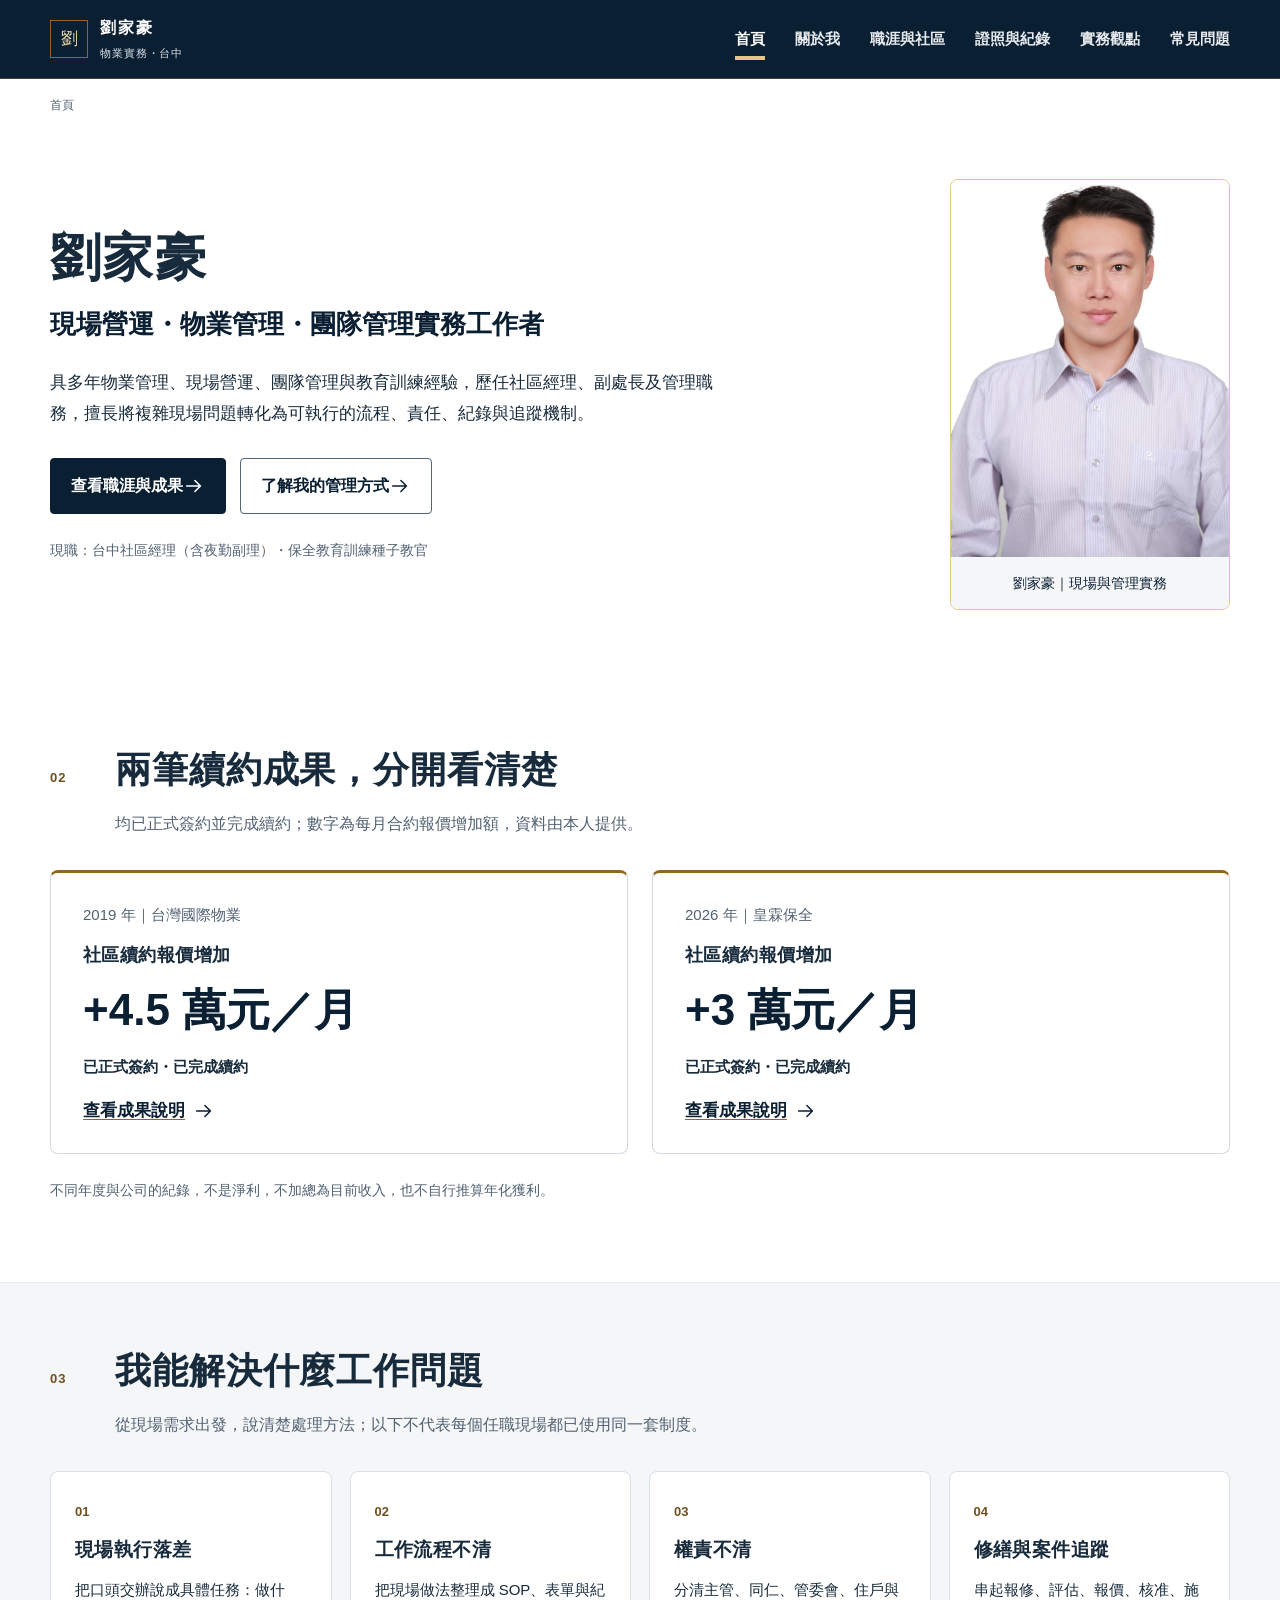
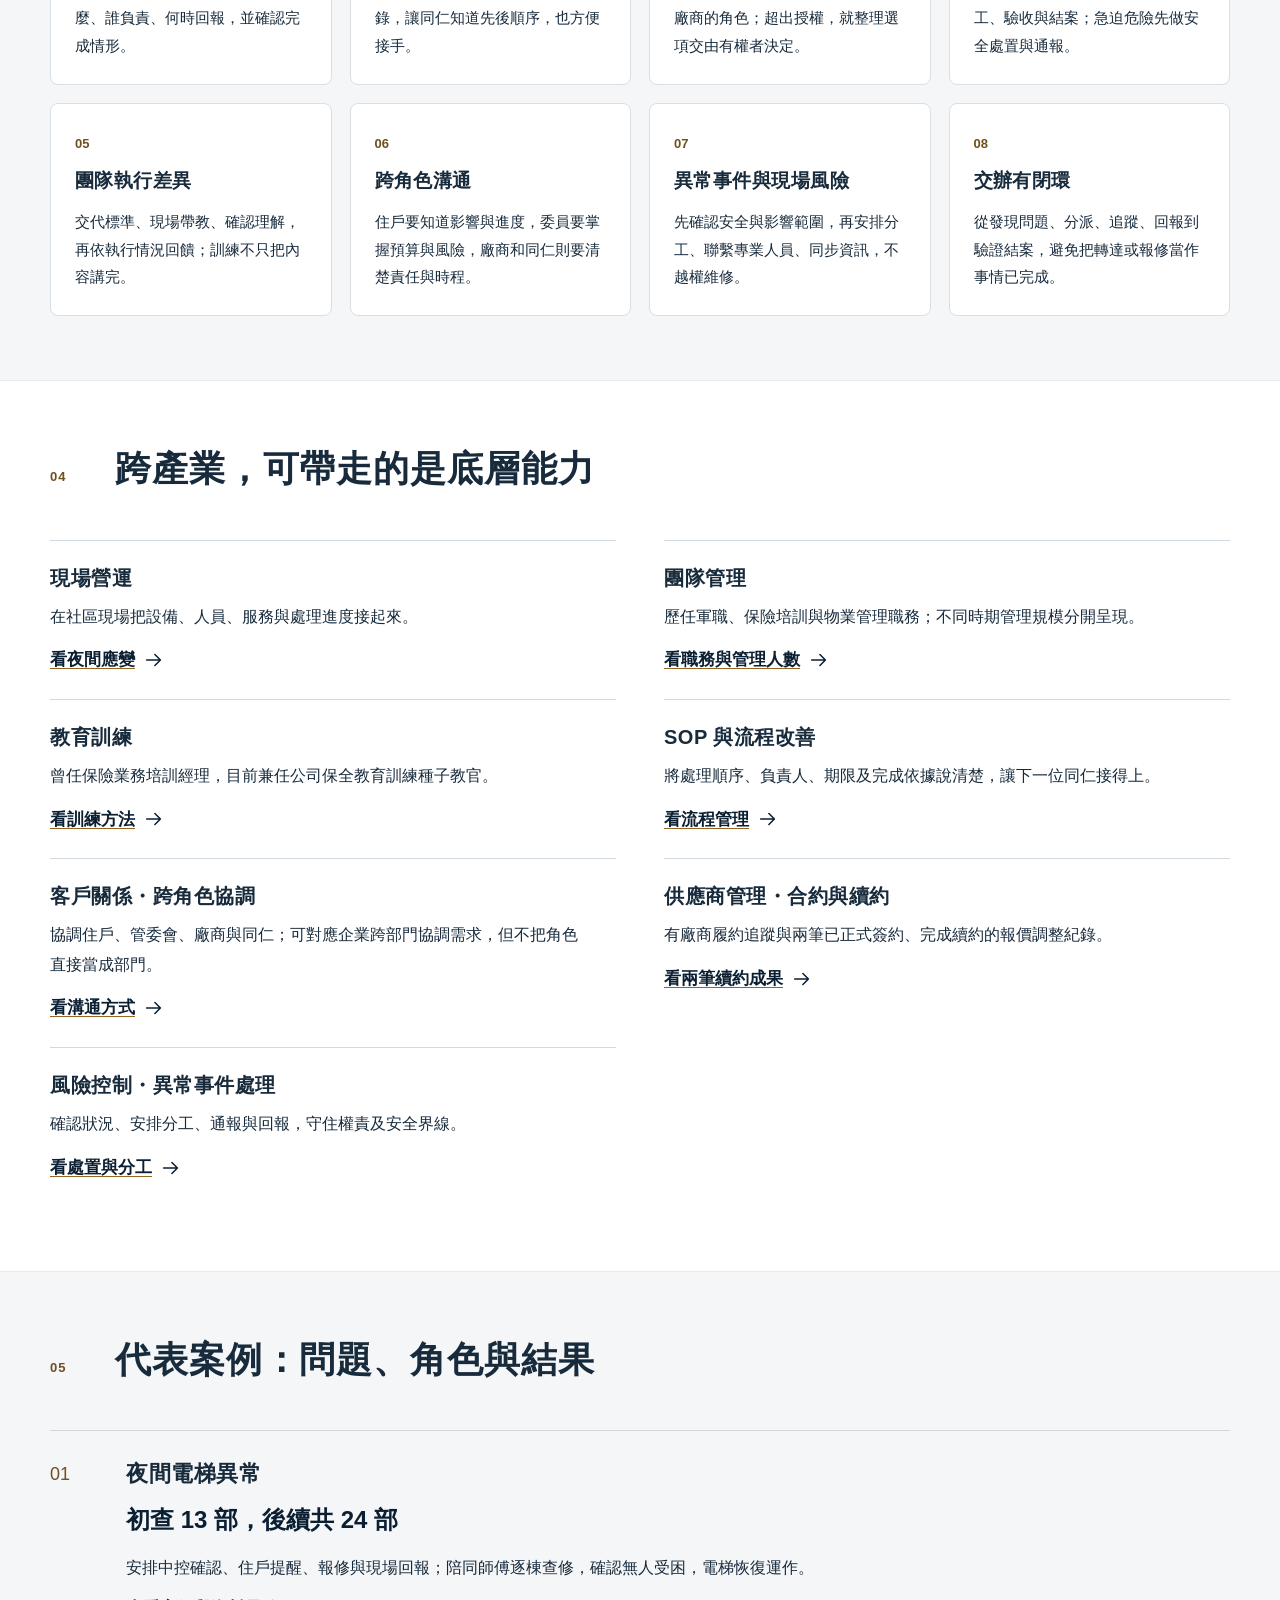
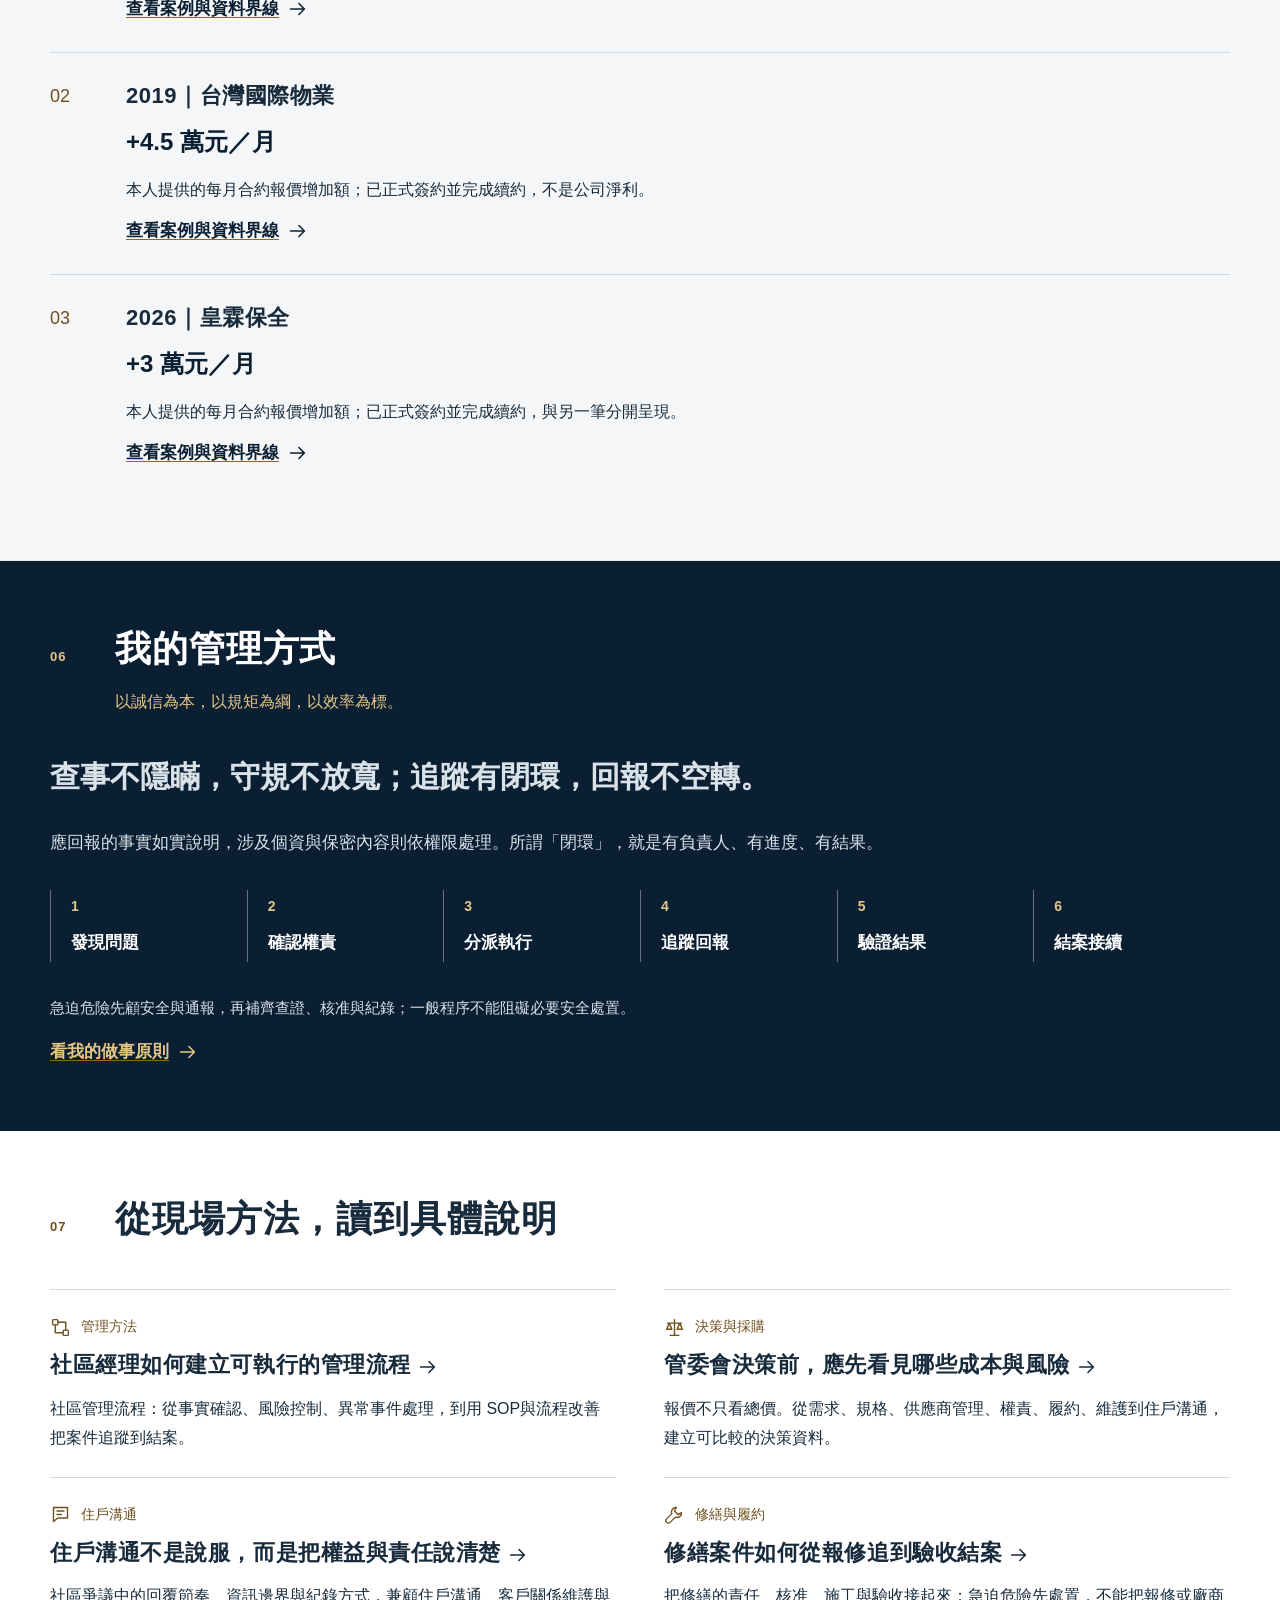
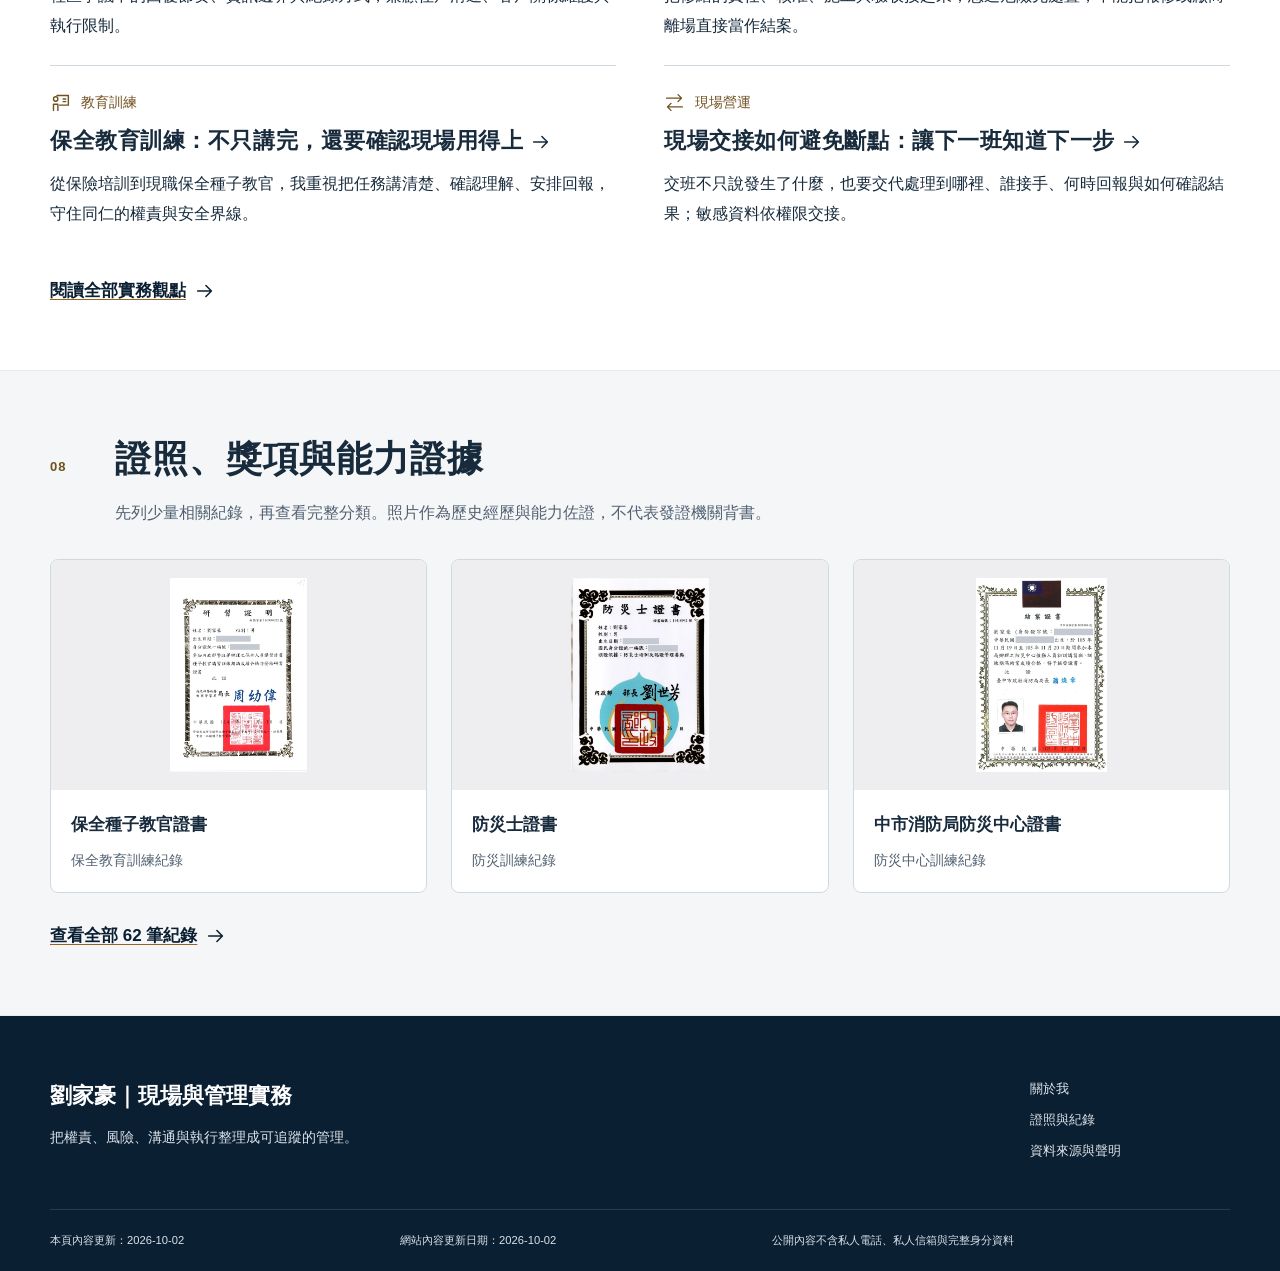
==== index.html @ 4b16d1f1 "Publish approved visual refinements and remove case privacy note" ====
<!doctype html>
<html lang="zh-Hant">
<head>
    <meta charset="utf-8">
    <meta name="viewport" content="width=device-width, initial-scale=1">
    <title>劉家豪｜現場營運・物業管理・團隊管理實務工作者</title>
    <meta name="description" content="劉家豪的職涯與管理實務網站，整理物業管理、現場營運、團隊管理與教育訓練經驗，附八段職涯、續約成果、夜間應變案例與證照紀錄。以誠信、規矩、效率為原則。">
    <meta name="author" content="劉家豪">
    <meta name="robots" content="index,follow,max-image-preview:large,max-snippet:-1,max-video-preview:-1">
    <link rel="canonical" href="https://a0928463187-star.github.io/">
    <meta property="og:locale" content="zh_TW">
    <meta property="og:type" content="website">
    <meta property="og:title" content="劉家豪｜現場營運・物業管理・團隊管理實務工作者">
    <meta property="og:description" content="劉家豪的職涯與管理實務網站，整理物業管理、現場營運、團隊管理與教育訓練經驗，附八段職涯、續約成果、夜間應變案例與證照紀錄。以誠信、規矩、效率為原則。">
    <meta property="og:url" content="https://a0928463187-star.github.io/">
    <meta property="og:site_name" content="劉家豪｜現場營運・物業管理・團隊管理實務工作者">
    <meta property="og:image" content="https://a0928463187-star.github.io/assets/images/site/liu-chia-hao-portrait.webp">
    <meta property="og:image:alt" content="劉家豪個人專業照片">
    <meta name="twitter:card" content="summary_large_image">
    <meta name="twitter:title" content="劉家豪｜現場營運・物業管理・團隊管理實務工作者">
    <meta name="twitter:description" content="劉家豪的職涯與管理實務網站，整理物業管理、現場營運、團隊管理與教育訓練經驗，附八段職涯、續約成果、夜間應變案例與證照紀錄。以誠信、規矩、效率為原則。">
    <meta name="twitter:image" content="https://a0928463187-star.github.io/assets/images/site/liu-chia-hao-portrait.webp">
    <meta name="theme-color" content="#0b1f33">
    <link rel="icon" href="assets/icons/favicon.svg" type="image/svg+xml">
    <link rel="manifest" href="site.webmanifest">
    <link rel="stylesheet" href="assets/css/styles.css?v=20261002-home1">
    <link rel="stylesheet" href="assets/css/recruiter.css?v=20261001-consistency1">
    <link rel="stylesheet" href="assets/css/work.css?v=20261002-visual1">
    <script type="application/ld+json">{"@context":"https://schema.org","@type":"WebSite","@id":"https://a0928463187-star.github.io/#website","name":"劉家豪｜現場營運・物業管理・團隊管理實務工作者","url":"https://a0928463187-star.github.io/","inLanguage":"zh-Hant","publisher":{"@id":"https://a0928463187-star.github.io/#person"}}</script>
    <script type="application/ld+json">{"@context":"https://schema.org","@type":"ProfilePage","name":"劉家豪｜現場營運・物業管理・團隊管理實務工作者","url":"https://a0928463187-star.github.io/","dateModified":"2026-10-02","mainEntity":{"@type":"Person","@id":"https://a0928463187-star.github.io/#person","name":"劉家豪","jobTitle":"社區經理（含夜勤副理）","description":"我叫劉家豪，目前在台中擔任社區經理（含夜勤副理），也擔任公司保全教育訓練種子教官。具多年物業管理、現場營運、團隊管理與教育訓練經驗，歷任社區經理、副處長及管理職務，擅長將複雜現場問題轉化為可執行的流程、責任、紀錄與追蹤機制。","url":"https://a0928463187-star.github.io/","image":"https://a0928463187-star.github.io/assets/images/site/liu-chia-hao-portrait.webp","address":{"@type":"PostalAddress","addressLocality":"台中市","addressCountry":"TW"},"knowsAbout":["公寓大廈管理","社區物業管理","現場營運","團隊管理","教育訓練","供應商管理","合約與續約","風險控制","異常事件處理","客戶關係","SOP與流程改善","跨部門協調"],"alumniOf":{"@type":"CollegeOrUniversity","name":"彰化建國工商專科學校"}}}</script>
    <script type="application/ld+json">{"@context":"https://schema.org","@type":"BreadcrumbList","itemListElement":[{"@type":"ListItem","position":1,"name":"首頁","item":"https://a0928463187-star.github.io/"}]}</script>
</head>
<body class="page-index">

  <a class="skip-link" href="#main">跳到主要內容</a>
  <header class="site-header" data-site-header>
    <div class="header-inner shell">
      <a class="brand" href="index.html" aria-label="劉家豪個人網站首頁">
        <span class="brand-mark" aria-hidden="true">劉</span>
        <span><strong>劉家豪</strong><small>物業實務・台中</small></span>
      </a>
      <button class="nav-toggle" type="button" aria-expanded="false" aria-controls="primary-nav">
        <span class="sr-only">開啟導覽選單</span>
        <span></span><span></span><span></span>
      </button>
      <nav class="primary-nav" id="primary-nav" aria-label="主要導覽"><a href="index.html" aria-current="page">首頁</a><a href="about.html">關於我</a><a href="career.html">職涯與社區</a><a href="credentials.html">證照與紀錄</a><a href="articles.html">實務觀點</a><a href="faq.html">常見問題</a></nav>
    </div>
  </header>
<nav class="breadcrumbs shell" aria-label="麵包屑"><span aria-current="page">首頁</span></nav>
<main id="main">
  <section class="work-hero shell" aria-labelledby="identity-title">
    <div class="work-hero-copy"><h1 id="identity-title">劉家豪</h1><p class="work-positioning">現場營運・物業管理・團隊管理實務工作者</p><p class="work-value">具多年物業管理、現場營運、團隊管理與教育訓練經驗，歷任社區經理、副處長及管理職務，擅長將複雜現場問題轉化為可執行的流程、責任、紀錄與追蹤機制。</p>
      <div class="work-actions"><a class="button button-primary" href="career.html">查看職涯與成果 <svg class="link-arrow" viewBox="0 0 24 24" aria-hidden="true"><path d="M4 12h15m-6-6 6 6-6 6" fill="none" stroke="currentColor" stroke-width="1.7" stroke-linecap="round" stroke-linejoin="round"/></svg></a><a class="button button-secondary" href="about.html#integrity">了解我的管理方式 <svg class="link-arrow" viewBox="0 0 24 24" aria-hidden="true"><path d="M4 12h15m-6-6 6 6-6 6" fill="none" stroke="currentColor" stroke-width="1.7" stroke-linecap="round" stroke-linejoin="round"/></svg></a></div>
      <p class="work-current">現職：台中社區經理（含夜勤副理）・保全教育訓練種子教官</p>
    </div><figure class="work-portrait"><img src="assets/images/site/liu-chia-hao-portrait.webp" alt="劉家豪個人專業照片" width="900" height="1200" fetchpriority="high"><figcaption>劉家豪｜現場與管理實務</figcaption></figure>
  </section>
  <section class="work-section shell" id="home-results"><header class="work-heading"><span>02</span><div><h2>兩筆續約成果，分開看清楚</h2><p>均已正式簽約並完成續約；數字為每月合約報價增加額，資料由本人提供。</p></div></header>
    <div class="work-results"><article class="work-result"><p>2019 年｜台灣國際物業</p><h3>社區續約報價增加</h3><strong>+4.5 萬元／月</strong><p class="result-state">已正式簽約・已完成續約</p><a class="text-link" href="career.html#contract-results">查看成果說明 <svg class="link-arrow" viewBox="0 0 24 24" aria-hidden="true"><path d="M4 12h15m-6-6 6 6-6 6" fill="none" stroke="currentColor" stroke-width="1.7" stroke-linecap="round" stroke-linejoin="round"/></svg></a></article><article class="work-result"><p>2026 年｜皇霖保全</p><h3>社區續約報價增加</h3><strong>+3 萬元／月</strong><p class="result-state">已正式簽約・已完成續約</p><a class="text-link" href="career.html#contract-results">查看成果說明 <svg class="link-arrow" viewBox="0 0 24 24" aria-hidden="true"><path d="M4 12h15m-6-6 6 6-6 6" fill="none" stroke="currentColor" stroke-width="1.7" stroke-linecap="round" stroke-linejoin="round"/></svg></a></article></div>
    <p class="fine-print">不同年度與公司的紀錄，不是淨利，不加總為目前收入，也不自行推算年化獲利。</p>
  </section>
  <section class="work-band"><div class="shell work-section"><header class="work-heading"><span>03</span><div><h2>我能解決什麼工作問題</h2><p>從現場需求出發，說清楚處理方法；以下不代表每個任職現場都已使用同一套制度。</p></div></header>
    <div class="problem-grid"><article class="problem-card"><span>01</span><h3>現場執行落差</h3><p>把口頭交辦說成具體任務：做什麼、誰負責、何時回報，並確認完成情形。</p></article><article class="problem-card"><span>02</span><h3>工作流程不清</h3><p>把現場做法整理成 SOP、表單與紀錄，讓同仁知道先後順序，也方便接手。</p></article><article class="problem-card"><span>03</span><h3>權責不清</h3><p>分清主管、同仁、管委會、住戶與廠商的角色；超出授權，就整理選項交由有權者決定。</p></article><article class="problem-card"><span>04</span><h3>修繕與案件追蹤</h3><p>串起報修、評估、報價、核准、施工、驗收與結案；急迫危險先做安全處置與通報。</p></article><article class="problem-card"><span>05</span><h3>團隊執行差異</h3><p>交代標準、現場帶教、確認理解，再依執行情況回饋；訓練不只把內容講完。</p></article><article class="problem-card"><span>06</span><h3>跨角色溝通</h3><p>住戶要知道影響與進度，委員要掌握預算與風險，廠商和同仁則要清楚責任與時程。</p></article><article class="problem-card"><span>07</span><h3>異常事件與現場風險</h3><p>先確認安全與影響範圍，再安排分工、聯繫專業人員、同步資訊，不越權維修。</p></article><article class="problem-card"><span>08</span><h3>交辦有閉環</h3><p>從發現問題、分派、追蹤、回報到驗證結案，避免把轉達或報修當作事情已完成。</p></article></div>
  </div></section>
  <section class="work-section shell" id="home-capabilities"><header class="work-heading"><span>04</span><div><h2>跨產業，可帶走的是底層能力</h2></div></header>
    <div class="transfer-list"><article><h3>現場營運</h3><p>在社區現場把設備、人員、服務與處理進度接起來。</p><a class="text-link" href="career.html#emergency-response">看夜間應變 <svg class="link-arrow" viewBox="0 0 24 24" aria-hidden="true"><path d="M4 12h15m-6-6 6 6-6 6" fill="none" stroke="currentColor" stroke-width="1.7" stroke-linecap="round" stroke-linejoin="round"/></svg></a></article><article><h3>團隊管理</h3><p>歷任軍職、保險培訓與物業管理職務；不同時期管理規模分開呈現。</p><a class="text-link" href="career.html#career-overview">看職務與管理人數 <svg class="link-arrow" viewBox="0 0 24 24" aria-hidden="true"><path d="M4 12h15m-6-6 6 6-6 6" fill="none" stroke="currentColor" stroke-width="1.7" stroke-linecap="round" stroke-linejoin="round"/></svg></a></article><article><h3>教育訓練</h3><p>曾任保險業務培訓經理，目前兼任公司保全教育訓練種子教官。</p><a class="text-link" href="article-training-practice.html">看訓練方法 <svg class="link-arrow" viewBox="0 0 24 24" aria-hidden="true"><path d="M4 12h15m-6-6 6 6-6 6" fill="none" stroke="currentColor" stroke-width="1.7" stroke-linecap="round" stroke-linejoin="round"/></svg></a></article><article><h3>SOP 與流程改善</h3><p>將處理順序、負責人、期限及完成依據說清楚，讓下一位同仁接得上。</p><a class="text-link" href="article-management-process.html">看流程管理 <svg class="link-arrow" viewBox="0 0 24 24" aria-hidden="true"><path d="M4 12h15m-6-6 6 6-6 6" fill="none" stroke="currentColor" stroke-width="1.7" stroke-linecap="round" stroke-linejoin="round"/></svg></a></article><article><h3>客戶關係・跨角色協調</h3><p>協調住戶、管委會、廠商與同仁；可對應企業跨部門協調需求，但不把角色直接當成部門。</p><a class="text-link" href="article-resident-communication.html">看溝通方式 <svg class="link-arrow" viewBox="0 0 24 24" aria-hidden="true"><path d="M4 12h15m-6-6 6 6-6 6" fill="none" stroke="currentColor" stroke-width="1.7" stroke-linecap="round" stroke-linejoin="round"/></svg></a></article><article><h3>供應商管理・合約與續約</h3><p>有廠商履約追蹤與兩筆已正式簽約、完成續約的報價調整紀錄。</p><a class="text-link" href="career.html#contract-results">看兩筆續約成果 <svg class="link-arrow" viewBox="0 0 24 24" aria-hidden="true"><path d="M4 12h15m-6-6 6 6-6 6" fill="none" stroke="currentColor" stroke-width="1.7" stroke-linecap="round" stroke-linejoin="round"/></svg></a></article><article><h3>風險控制・異常事件處理</h3><p>確認狀況、安排分工、通報與回報，守住權責及安全界線。</p><a class="text-link" href="career.html#emergency-response">看處置與分工 <svg class="link-arrow" viewBox="0 0 24 24" aria-hidden="true"><path d="M4 12h15m-6-6 6 6-6 6" fill="none" stroke="currentColor" stroke-width="1.7" stroke-linecap="round" stroke-linejoin="round"/></svg></a></article></div>
  </section>
  <section class="work-band"><div class="shell work-section" id="home-cases"><header class="work-heading"><span>05</span><div><h2>代表案例：問題、角色與結果</h2></div></header>
    <div class="case-summary-list"><article><span class="case-no">01</span><div><h3>夜間電梯異常</h3><strong>初查 13 部，後續共 24 部</strong><p>安排中控確認、住戶提醒、報修與現場回報；陪同師傅逐棟查修，確認無人受困，電梯恢復運作。</p><a class="text-link" href="career.html#emergency-response">查看案例與資料界線 <svg class="link-arrow" viewBox="0 0 24 24" aria-hidden="true"><path d="M4 12h15m-6-6 6 6-6 6" fill="none" stroke="currentColor" stroke-width="1.7" stroke-linecap="round" stroke-linejoin="round"/></svg></a></div></article><article><span class="case-no">02</span><div><h3>2019｜台灣國際物業</h3><strong>+4.5 萬元／月</strong><p>本人提供的每月合約報價增加額；已正式簽約並完成續約，不是公司淨利。</p><a class="text-link" href="career.html#contract-results">查看案例與資料界線 <svg class="link-arrow" viewBox="0 0 24 24" aria-hidden="true"><path d="M4 12h15m-6-6 6 6-6 6" fill="none" stroke="currentColor" stroke-width="1.7" stroke-linecap="round" stroke-linejoin="round"/></svg></a></div></article><article><span class="case-no">03</span><div><h3>2026｜皇霖保全</h3><strong>+3 萬元／月</strong><p>本人提供的每月合約報價增加額；已正式簽約並完成續約，與另一筆分開呈現。</p><a class="text-link" href="career.html#contract-results">查看案例與資料界線 <svg class="link-arrow" viewBox="0 0 24 24" aria-hidden="true"><path d="M4 12h15m-6-6 6 6-6 6" fill="none" stroke="currentColor" stroke-width="1.7" stroke-linecap="round" stroke-linejoin="round"/></svg></a></div></article></div>
  </div></section>
  <section class="work-method"><div class="shell work-section" id="management-method"><header class="work-heading"><span>06</span><div><h2>我的管理方式</h2><p>以誠信為本，以規矩為綱，以效率為標。</p></div></header>
    <p class="work-motto">查事不隱瞞，守規不放寬；追蹤有閉環，回報不空轉。</p><p>應回報的事實如實說明，涉及個資與保密內容則依權限處理。所謂「閉環」，就是有負責人、有進度、有結果。</p>
    <ol class="closed-loop"><li><span>1</span>發現問題</li><li><span>2</span>確認權責</li><li><span>3</span>分派執行</li><li><span>4</span>追蹤回報</li><li><span>5</span>驗證結果</li><li><span>6</span>結案接續</li></ol>
    <p class="method-boundary">急迫危險先顧安全與通報，再補齊查證、核准與紀錄；一般程序不能阻礙必要安全處置。</p>
    <a class="text-link" href="about.html#integrity">看我的做事原則 <svg class="link-arrow" viewBox="0 0 24 24" aria-hidden="true"><path d="M4 12h15m-6-6 6 6-6 6" fill="none" stroke="currentColor" stroke-width="1.7" stroke-linecap="round" stroke-linejoin="round"/></svg></a>
  </div></section>
  <section class="work-section shell"><header class="work-heading"><span>07</span><div><h2>從現場方法，讀到具體說明</h2></div></header>
    <div class="work-articles"><article><p class="article-category"><svg class="visual-icon" viewBox="0 0 24 24" aria-hidden="true" focusable="false" fill="none" stroke="currentColor" stroke-width="1.6" stroke-linecap="round" stroke-linejoin="round"><rect x="3" y="3" width="6" height="6" rx="1"/><rect x="15" y="15" width="6" height="6" rx="1"/><path d="M9 6h9v9M6 9v9h9"/></svg>管理方法</p><h3><a class="" href="article-management-process.html">社區經理如何建立可執行的管理流程 <svg class="link-arrow" viewBox="0 0 24 24" aria-hidden="true"><path d="M4 12h15m-6-6 6 6-6 6" fill="none" stroke="currentColor" stroke-width="1.7" stroke-linecap="round" stroke-linejoin="round"/></svg></a></h3><p>社區管理流程：從事實確認、風險控制、異常事件處理，到用 SOP與流程改善把案件追蹤到結案。</p></article><article><p class="article-category"><svg class="visual-icon" viewBox="0 0 24 24" aria-hidden="true" focusable="false" fill="none" stroke="currentColor" stroke-width="1.6" stroke-linecap="round" stroke-linejoin="round"><path d="M12 3v18M7 21h10M4 7h16M6 7l-3 7h6Zm12 0-3 7h6Z"/></svg>決策與採購</p><h3><a class="" href="article-risk-decisions.html">管委會決策前，應先看見哪些成本與風險 <svg class="link-arrow" viewBox="0 0 24 24" aria-hidden="true"><path d="M4 12h15m-6-6 6 6-6 6" fill="none" stroke="currentColor" stroke-width="1.7" stroke-linecap="round" stroke-linejoin="round"/></svg></a></h3><p>報價不只看總價。從需求、規格、供應商管理、權責、履約、維護到住戶溝通，建立可比較的決策資料。</p></article><article><p class="article-category"><svg class="visual-icon" viewBox="0 0 24 24" aria-hidden="true" focusable="false" fill="none" stroke="currentColor" stroke-width="1.6" stroke-linecap="round" stroke-linejoin="round"><path d="M4 4h16v12H9l-5 4ZM8 8h8m-8 4h5"/></svg>住戶溝通</p><h3><a class="" href="article-resident-communication.html">住戶溝通不是說服，而是把權益與責任說清楚 <svg class="link-arrow" viewBox="0 0 24 24" aria-hidden="true"><path d="M4 12h15m-6-6 6 6-6 6" fill="none" stroke="currentColor" stroke-width="1.7" stroke-linecap="round" stroke-linejoin="round"/></svg></a></h3><p>社區爭議中的回覆節奏、資訊邊界與紀錄方式，兼顧住戶溝通、客戶關係維護與執行限制。</p></article><article><p class="article-category"><svg class="visual-icon" viewBox="0 0 24 24" aria-hidden="true" focusable="false" fill="none" stroke="currentColor" stroke-width="1.6" stroke-linecap="round" stroke-linejoin="round"><path d="M14 4a5 5 0 0 0-5 7L3 17a2.8 2.8 0 0 0 4 4l6-6a5 5 0 0 0 7-5l-4 2-4-4Z"/></svg>修繕與履約</p><h3><a class="" href="article-repair-tracking.html">修繕案件如何從報修追到驗收結案 <svg class="link-arrow" viewBox="0 0 24 24" aria-hidden="true"><path d="M4 12h15m-6-6 6 6-6 6" fill="none" stroke="currentColor" stroke-width="1.7" stroke-linecap="round" stroke-linejoin="round"/></svg></a></h3><p>把修繕的責任、核准、施工與驗收接起來；急迫危險先處置，不能把報修或廠商離場直接當作結案。</p></article><article><p class="article-category"><svg class="visual-icon" viewBox="0 0 24 24" aria-hidden="true" focusable="false" fill="none" stroke="currentColor" stroke-width="1.6" stroke-linecap="round" stroke-linejoin="round"><path d="M8 4h13v11H11M15 8h3m-3 3h3M4 21v-7h5v7"/><circle cx="6.5" cy="8" r="2.5"/></svg>教育訓練</p><h3><a class="" href="article-training-practice.html">保全教育訓練：不只講完，還要確認現場用得上 <svg class="link-arrow" viewBox="0 0 24 24" aria-hidden="true"><path d="M4 12h15m-6-6 6 6-6 6" fill="none" stroke="currentColor" stroke-width="1.7" stroke-linecap="round" stroke-linejoin="round"/></svg></a></h3><p>從保險培訓到現職保全種子教官，我重視把任務講清楚、確認理解、安排回報，守住同仁的權責與安全界線。</p></article><article><p class="article-category"><svg class="visual-icon" viewBox="0 0 24 24" aria-hidden="true" focusable="false" fill="none" stroke="currentColor" stroke-width="1.6" stroke-linecap="round" stroke-linejoin="round"><path d="M3 7h17m-4-4 4 4-4 4M21 17H4m4-4-4 4 4 4"/></svg>現場營運</p><h3><a class="" href="article-shift-handover.html">現場交接如何避免斷點：讓下一班知道下一步 <svg class="link-arrow" viewBox="0 0 24 24" aria-hidden="true"><path d="M4 12h15m-6-6 6 6-6 6" fill="none" stroke="currentColor" stroke-width="1.7" stroke-linecap="round" stroke-linejoin="round"/></svg></a></h3><p>交班不只說發生了什麼，也要交代處理到哪裡、誰接手、何時回報與如何確認結果；敏感資料依權限交接。</p></article></div>
    <a class="text-link" href="articles.html">閱讀全部實務觀點 <svg class="link-arrow" viewBox="0 0 24 24" aria-hidden="true"><path d="M4 12h15m-6-6 6 6-6 6" fill="none" stroke="currentColor" stroke-width="1.7" stroke-linecap="round" stroke-linejoin="round"/></svg></a>
  </section>
  <section class="work-band"><div class="shell work-section"><header class="work-heading"><span>08</span><div><h2>證照、獎項與能力證據</h2><p>先列少量相關紀錄，再查看完整分類。照片作為歷史經歷與能力佐證，不代表發證機關背書。</p></div></header>
    <div class="work-proof-grid"><a href="credentials.html" class="work-proof"><img src="assets/images/thumbs/1140610保全種子教官證書.webp" alt="保全種子教官證書處理版紀錄預覽" width="720" height="720" loading="lazy"><span><strong>保全種子教官證書</strong><small>保全教育訓練紀錄</small></span></a><a href="credentials.html" class="work-proof"><img src="assets/images/thumbs/1140926防災士證書.webp" alt="防災士證書處理版紀錄預覽" width="720" height="720" loading="lazy"><span><strong>防災士證書</strong><small>防災訓練紀錄</small></span></a><a href="credentials.html" class="work-proof"><img src="assets/images/site/home-teaser-1051205-disaster-center.webp" alt="中市消防局防災中心證書處理版紀錄預覽" width="720" height="720" loading="lazy"><span><strong>中市消防局防災中心證書</strong><small>防災中心訓練紀錄</small></span></a></div>
    <a class="text-link" href="credentials.html">查看全部 62 筆紀錄 <svg class="link-arrow" viewBox="0 0 24 24" aria-hidden="true"><path d="M4 12h15m-6-6 6 6-6 6" fill="none" stroke="currentColor" stroke-width="1.7" stroke-linecap="round" stroke-linejoin="round"/></svg></a>
  </div></section></main>

  <footer class="site-footer">
    <div class="shell footer-grid">
      <div>
        <a class="footer-brand" href="index.html">劉家豪｜現場與管理實務</a>
        <p>把權責、風險、溝通與執行整理成可追蹤的管理。</p>
      </div>
      <nav aria-label="頁尾導覽">
        <a href="about.html">關於我</a>
        <a href="credentials.html">證照與紀錄</a>
        <a href="sources.html">資料來源與聲明</a>
      </nav>
    </div>
    <div class="shell footer-meta">
      <span>本頁內容更新：2026-10-02</span>
      <span>網站內容更新日期：2026-10-02</span>
      <span>公開內容不含私人電話、私人信箱與完整身分資料</span>
      <span aria-live="polite" data-copy-status></span>
    </div>
  </footer>
  <script src="assets/js/main.js?v=20261002-work1" defer></script>
</body>
</html>
---- assets/css/styles.css ----
:root {
  --navy: #081526;
  --navy-2: #112844;
  --navy-3: #1b3e63;
  --indigo: #3d5afe;
  --indigo-deep: #263fc8;
  --amber: #ffb02e;
  --gold: var(--amber);
  --gold-light: #ffd27a;
  --ivory: #edf1f7;
  --ivory-2: #dfe5ef;
  --paper: #edf1f7;
  --white: #ffffff;
  --ink: #102038;
  --muted: #66758b;
  --line: #d7deea;
  --danger: #8c3a35;
  --shadow: 0 18px 48px rgba(8, 21, 38, 0.12);
  --serif: "Noto Serif TC", "Source Han Serif TC", "PMingLiU", serif;
  --sans: "Noto Sans TC", "PingFang TC", "Microsoft JhengHei", sans-serif;
  --shell: 1180px;
  --shell-narrow: 820px;
  --radius: 14px;
}

*,
*::before,
*::after {
  box-sizing: border-box;
}

html {
  scroll-behavior: smooth;
  scroll-padding-top: 100px;
}

body {
  margin: 0;
  background: var(--paper);
  color: var(--ink);
  font-family: var(--sans);
  font-size: 16px;
  line-height: 1.75;
  text-rendering: optimizeLegibility;
  -webkit-font-smoothing: antialiased;
}

body::before {
  position: fixed;
  inset: 0;
  z-index: -1;
  background-image:
    linear-gradient(rgba(61, 90, 254, 0.025) 1px, transparent 1px),
    linear-gradient(90deg, rgba(61, 90, 254, 0.025) 1px, transparent 1px);
  background-size: 28px 28px;
  content: "";
  pointer-events: none;
}

img {
  display: block;
  max-width: 100%;
}

a {
  color: inherit;
  text-decoration-thickness: 1px;
  text-underline-offset: 0.18em;
}

button,
input {
  font: inherit;
}

button,
a {
  -webkit-tap-highlight-color: transparent;
}

:focus-visible {
  outline: 3px solid var(--amber);
  outline-offset: 4px;
}

h1,
h2,
h3,
p {
  margin-top: 0;
}

h1,
h2,
h3 {
  font-family: var(--serif);
  font-weight: 700;
  letter-spacing: 0.025em;
  line-height: 1.35;
}

.shell,
.shell-wide,
.shell-narrow {
  width: min(calc(100% - 48px), var(--shell));
  margin-inline: auto;
}

.shell-wide {
  width: min(calc(100% - 48px), 1320px);
}

.shell-narrow {
  width: min(calc(100% - 48px), var(--shell-narrow));
}

.section-pad {
  padding-block: clamp(76px, 9vw, 128px);
}

.sr-only {
  position: absolute;
  width: 1px;
  height: 1px;
  padding: 0;
  margin: -1px;
  overflow: hidden;
  clip: rect(0, 0, 0, 0);
  white-space: nowrap;
  border: 0;
}

.skip-link {
  position: fixed;
  top: 12px;
  left: 12px;
  z-index: 999;
  padding: 10px 16px;
  background: var(--gold);
  color: var(--navy);
  font-weight: 800;
  transform: translateY(-160%);
}

.skip-link:focus {
  transform: translateY(0);
}

.eyebrow {
  margin-bottom: 16px;
  color: var(--gold);
  font-family: var(--sans);
  font-size: 0.78rem;
  font-weight: 800;
  letter-spacing: 0.18em;
  line-height: 1.4;
  text-transform: uppercase;
}

.muted,
.fine-print {
  color: var(--muted);
}

.fine-print {
  max-width: 900px;
  margin-top: 24px;
  font-size: 0.9rem;
}

.site-header {
  position: sticky;
  top: 0;
  z-index: 100;
  background: rgba(11, 31, 51, 0.97);
  color: var(--white);
  box-shadow: 0 1px 0 rgba(255, 255, 255, 0.11);
  backdrop-filter: blur(14px);
}

.header-inner {
  display: flex;
  min-height: 76px;
  align-items: center;
  justify-content: space-between;
  gap: 32px;
}

.brand {
  display: inline-flex;
  align-items: center;
  gap: 12px;
  text-decoration: none;
}

.brand-mark {
  display: grid;
  width: 38px;
  height: 38px;
  place-items: center;
  border: 1px solid var(--gold);
  color: var(--gold-light);
  font-family: var(--serif);
  font-size: 1.05rem;
}

.brand strong,
.brand small {
  display: block;
}

.brand strong {
  font-family: var(--serif);
  font-size: 1rem;
  letter-spacing: 0.12em;
}

.brand small {
  margin-top: 2px;
  color: #c8d0d7;
  font-size: 0.7rem;
  letter-spacing: 0.08em;
}

.primary-nav {
  display: flex;
  align-items: center;
  gap: 30px;
}

.primary-nav a {
  position: relative;
  padding-block: 26px;
  color: #e5e9ec;
  font-size: 0.86rem;
  font-weight: 650;
  text-decoration: none;
}

.primary-nav a::after {
  position: absolute;
  right: 0;
  bottom: 18px;
  left: 0;
  height: 2px;
  background: var(--gold);
  content: "";
  transform: scaleX(0);
  transform-origin: right;
  transition: transform 180ms ease;
}

.primary-nav a:hover::after,
.primary-nav a[aria-current="page"]::after {
  transform: scaleX(1);
  transform-origin: left;
}

.primary-nav a[aria-current="page"] {
  color: var(--white);
}

.nav-toggle {
  display: none;
  width: 44px;
  height: 44px;
  padding: 11px;
  border: 1px solid rgba(255, 255, 255, 0.35);
  background: transparent;
  color: white;
  cursor: pointer;
}

.nav-toggle span:not(.sr-only) {
  display: block;
  height: 2px;
  margin: 4px 0;
  background: currentColor;
  transition: transform 180ms ease, opacity 180ms ease;
}

.breadcrumbs {
  display: flex;
  min-height: 52px;
  align-items: center;
  gap: 8px;
  color: var(--muted);
  font-size: 0.76rem;
}

.breadcrumbs a {
  text-decoration: none;
}

.breadcrumbs a:hover {
  color: var(--navy);
  text-decoration: underline;
}

.hero {
  display: grid;
  min-height: calc(100vh - 128px);
  grid-template-columns: minmax(0, 1.15fr) minmax(330px, 0.75fr);
  align-items: center;
  gap: clamp(50px, 8vw, 110px);
  padding-block: clamp(50px, 7vw, 96px);
}

.hero-copy h1 {
  max-width: 780px;
  margin-bottom: 28px;
  color: var(--navy);
  font-size: clamp(2.7rem, 5.6vw, 5.7rem);
  letter-spacing: 0.015em;
  line-height: 1.16;
}

.hero-lead {
  max-width: 720px;
  margin-bottom: 36px;
  color: #44515e;
  font-size: clamp(1.02rem, 1.7vw, 1.25rem);
  line-height: 1.9;
}

.hero-actions,
.section-actions {
  display: flex;
  flex-wrap: wrap;
  align-items: center;
  gap: 18px;
}

.button {
  display: inline-flex;
  min-height: 50px;
  align-items: center;
  justify-content: center;
  padding: 11px 24px;
  border: 1px solid var(--navy);
  font-size: 0.9rem;
  font-weight: 800;
  letter-spacing: 0.05em;
  text-decoration: none;
  transition: background 180ms ease, color 180ms ease, transform 180ms ease;
}

.button:hover {
  transform: translateY(-2px);
}

.button-primary {
  background: var(--navy);
  color: var(--white);
}

.button-primary:hover {
  background: var(--navy-2);
}

.button-secondary {
  background: transparent;
  color: var(--navy);
}

.button-secondary:hover {
  background: var(--ivory);
}

.text-link {
  color: var(--navy);
  font-weight: 800;
  text-decoration-color: var(--gold);
}

.hero-facts {
  display: flex;
  flex-wrap: wrap;
  gap: 0;
  margin: 50px 0 0;
  padding: 26px 0 0;
  border-top: 1px solid var(--line);
}

.hero-facts div {
  min-width: 145px;
  padding-right: 26px;
  margin-right: 26px;
  border-right: 1px solid var(--line);
}

.hero-facts div:last-child {
  border-right: 0;
}

.hero-facts dt {
  color: var(--muted);
  font-size: 0.72rem;
  letter-spacing: 0.1em;
}

.hero-facts dd {
  margin: 3px 0 0;
  color: var(--navy);
  font-family: var(--serif);
  font-size: 1.1rem;
  font-weight: 700;
}

.hero-portrait {
  position: relative;
  overflow: hidden;
  margin: 0;
  background: var(--paper);
  border: 1px solid var(--gold-light);
  box-shadow: var(--shadow);
}

.hero-portrait::before {
  display: none;
}

.portrait-frame {
  aspect-ratio: 5 / 6;
  overflow: hidden;
  background: var(--ivory-2);
}

.portrait-frame img {
  width: 100%;
  height: 100%;
  object-fit: cover;
  object-position: 50% 18%;
}

.hero-portrait figcaption {
  width: 100%;
  padding: 16px 20px;
  margin: 0;
  background: var(--navy);
  color: var(--ivory);
  font-family: var(--serif);
  font-size: 0.92rem;
  letter-spacing: 0.08em;
  text-align: center;
}

.principles-section {
  padding-block: clamp(72px, 8vw, 110px);
  background: var(--navy);
  color: var(--white);
}

.section-heading {
  max-width: 790px;
  margin-bottom: 46px;
}

.section-heading h2 {
  margin-bottom: 16px;
  color: var(--navy);
  font-size: clamp(2rem, 4vw, 3.4rem);
}

.section-heading > p:not(.eyebrow) {
  color: var(--muted);
  font-size: 1.02rem;
}

.principles-section .section-heading h2,
.principles-section .section-heading > p:not(.eyebrow) {
  color: var(--white);
}

@media (min-width: 781px) {
  .principles-section .section-heading {
    max-width: none;
  }

  .principles-section .section-heading h2 {
    white-space: nowrap;
  }
}

.principles-grid {
  display: grid;
  grid-template-columns: repeat(3, 1fr);
  border-top: 1px solid rgba(255, 255, 255, 0.25);
}

.principle {
  min-height: 260px;
  padding: 38px 38px 20px 0;
  border-right: 1px solid rgba(255, 255, 255, 0.2);
}

.principle + .principle {
  padding-left: 38px;
}

.principle:last-child {
  border-right: 0;
}

.principle > span {
  color: var(--gold-light);
  font-family: var(--serif);
  font-size: 0.82rem;
}

.principle h3 {
  margin: 46px 0 14px;
  font-size: 1.45rem;
}

.principle p {
  color: #c9d1d8;
  font-size: 0.92rem;
}

.career-preview {
  display: grid;
  grid-template-columns: 1.05fr 0.95fr;
  gap: clamp(48px, 8vw, 100px);
  align-items: center;
}

.career-feature {
  position: relative;
  padding: clamp(42px, 6vw, 74px);
  background: var(--ivory);
  border-left: 4px solid var(--gold);
}

.feature-period {
  color: var(--gold);
  font-weight: 800;
  letter-spacing: 0.08em;
}

.career-feature h3 {
  margin-bottom: 10px;
  color: var(--navy);
  font-size: clamp(2rem, 4vw, 3rem);
}

.career-feature .muted {
  margin-top: 28px;
  padding-top: 22px;
  border-top: 1px solid var(--line);
  font-size: 0.86rem;
}

.credentials-preview {
  background: #edf0f1;
}

.credential-teaser-grid {
  display: grid;
  grid-template-columns: repeat(3, 1fr);
  gap: 22px;
  margin-bottom: 34px;
}

.credential-teaser {
  background: var(--white);
  box-shadow: 0 10px 30px rgba(11, 31, 51, 0.08);
  text-decoration: none;
  transition: transform 180ms ease, box-shadow 180ms ease;
}

.credential-teaser:hover {
  box-shadow: 0 16px 38px rgba(11, 31, 51, 0.16);
  transform: translateY(-5px);
}

.credential-teaser img {
  width: 100%;
  aspect-ratio: 4 / 3;
  padding: 16px;
  background: #f2f2f0;
  object-fit: contain;
}

.credential-teaser > span {
  display: block;
  padding: 20px 22px 22px;
}

.credential-teaser strong,
.credential-teaser small {
  display: block;
}

.credential-teaser strong {
  color: var(--navy);
  font-family: var(--serif);
}

.credential-teaser small {
  margin-top: 5px;
  color: var(--muted);
}

.article-list {
  margin-bottom: 38px;
  border-top: 1px solid var(--line);
}

.article-row {
  display: grid;
  grid-template-columns: 1fr auto;
  gap: 32px;
  align-items: center;
  padding-block: 34px;
  border-bottom: 1px solid var(--line);
}

.article-row h3 {
  margin: 8px 0 10px;
  color: var(--navy);
  font-size: clamp(1.35rem, 2.3vw, 2rem);
}

.article-row h3 a {
  text-decoration: none;
}

.article-row h3 a:hover {
  text-decoration: underline;
  text-decoration-color: var(--gold);
}

.article-row p {
  max-width: 760px;
  margin: 0;
  color: var(--muted);
}

.tag {
  color: var(--gold);
  font-size: 0.76rem;
  font-weight: 800;
  letter-spacing: 0.08em;
}

.arrow-link {
  color: var(--gold);
  font-size: 2rem;
}

.trust-strip {
  padding-block: 36px;
  background: var(--ivory);
  border-top: 1px solid var(--ivory-2);
}

.trust-strip .shell {
  display: flex;
  align-items: center;
  justify-content: space-between;
  gap: 30px;
}

.trust-strip p {
  max-width: 850px;
  margin: 0;
  color: #48535d;
  font-size: 0.88rem;
}

.trust-strip a {
  flex: none;
  color: var(--navy);
  font-weight: 800;
}

.page-hero {
  max-width: 980px;
  padding-block: clamp(70px, 9vw, 120px);
  margin-left: max(24px, calc((100% - min(calc(100% - 48px), var(--shell))) / 2));
}

.page-hero h1 {
  margin-bottom: 24px;
  color: var(--navy);
  font-size: clamp(2.7rem, 6vw, 5rem);
}

.page-hero > p:last-child {
  max-width: 780px;
  color: var(--muted);
  font-size: clamp(1rem, 1.8vw, 1.22rem);
}

.prose-wide {
  padding-bottom: 110px;
}

.story-section {
  display: grid;
  grid-template-columns: 110px minmax(0, 800px);
  gap: 46px;
  padding-block: 54px;
  border-top: 1px solid var(--line);
}

.story-index {
  color: var(--gold);
  font-family: var(--serif);
  font-size: 1.1rem;
}

.story-section h2 {
  margin-bottom: 26px;
  color: var(--navy);
  font-size: clamp(1.8rem, 3.4vw, 2.7rem);
}

.story-section p,
.statement-section p {
  color: #3d4852;
  font-size: 1.02rem;
  line-height: 2;
}

.education-note {
  max-width: 900px;
  padding: 42px;
  margin: 44px 0;
  background: var(--navy);
  color: var(--white);
}

.education-note h2 {
  color: var(--white);
  font-size: clamp(1.5rem, 3vw, 2.2rem);
}

.education-note p:last-child {
  margin-bottom: 0;
  color: #ccd4db;
}

.notice {
  padding: 26px 30px;
  margin-block: 40px;
  background: var(--ivory);
  border-left: 4px solid var(--gold);
}

.notice strong {
  display: block;
  margin-bottom: 8px;
  color: var(--navy);
}

.notice p {
  margin: 0;
  color: #46515b;
  font-size: 0.9rem;
}

.timeline-section .section-heading {
  margin-bottom: 28px;
}

.timeline {
  position: relative;
}

.timeline::before {
  position: absolute;
  top: 0;
  bottom: 0;
  left: 40px;
  width: 1px;
  background: var(--line);
  content: "";
}

.timeline-item {
  position: relative;
  display: grid;
  grid-template-columns: 82px 1fr;
  gap: 34px;
  padding-block: 36px;
}

.timeline-marker {
  position: relative;
  z-index: 1;
  display: grid;
  width: 80px;
  height: 80px;
  place-items: center;
  background: var(--paper);
  border: 1px solid var(--gold);
  color: var(--gold);
  font-family: var(--serif);
}

.timeline-content {
  padding: 0 0 36px;
  border-bottom: 1px solid var(--line);
}

.timeline-period {
  margin-bottom: 8px;
  color: var(--gold);
  font-size: 0.82rem;
  font-weight: 800;
  letter-spacing: 0.08em;
}

.timeline-content h2 {
  margin-bottom: 8px;
  color: var(--navy);
  font-size: clamp(1.8rem, 3vw, 2.5rem);
}

.timeline-role {
  margin-bottom: 22px;
  color: #3f4b56;
  font-size: 1.05rem;
}

.timeline-content dl {
  display: grid;
  grid-template-columns: 180px 1fr;
  gap: 18px;
  margin: 0;
}

.timeline-content dl div {
  padding-left: 16px;
  border-left: 2px solid var(--ivory-2);
}

.timeline-content dt {
  color: var(--muted);
  font-size: 0.72rem;
}

.timeline-content dd {
  margin: 3px 0 0;
  color: var(--navy);
  font-weight: 700;
}

.community-section {
  background: var(--navy);
  color: var(--white);
}

.community-section .section-heading h2 {
  color: var(--white);
}

.community-section .section-heading > p:not(.eyebrow) {
  color: #c7d0d8;
}

.community-list {
  border-top: 1px solid rgba(255, 255, 255, 0.2);
}

.community-group {
  display: grid;
  grid-template-columns: 0.8fr 1.4fr;
  gap: 70px;
  padding-block: 38px;
  border-bottom: 1px solid rgba(255, 255, 255, 0.18);
}

.community-group .community-period {
  margin-bottom: 6px;
  color: var(--gold-light);
  font-size: 0.78rem;
}

.community-group h3 {
  margin: 0;
  color: var(--white);
  font-size: 1.65rem;
}

.company-site-link {
  color: inherit;
  text-decoration-color: rgba(218, 174, 84, 0.55);
  text-decoration-thickness: 1px;
  text-underline-offset: 0.22em;
}

.company-site-link span {
  color: var(--gold-light);
  font-family: var(--sans);
  font-size: 0.65em;
}

.company-site-link:hover,
.company-site-link:focus-visible {
  color: var(--gold-light);
}

.community-group .company-site-status {
  margin: 10px 0 0;
  color: #bac6cf;
  font-size: 0.72rem;
  line-height: 1.6;
}

.community-group ul {
  margin: 0;
  padding: 0;
  list-style: none;
}

.community-group li {
  display: flex;
  align-items: baseline;
  justify-content: space-between;
  gap: 30px;
  padding-block: 12px;
  border-bottom: 1px dashed rgba(255, 255, 255, 0.15);
}

.community-group li:last-child {
  border-bottom: 0;
}

.community-group li span {
  font-family: var(--serif);
  font-size: 1.05rem;
}

.community-group li a,
.community-group li small {
  color: #bac6cf;
  font-size: 0.74rem;
}

.community-group li a:hover {
  color: var(--gold-light);
}

.records-grid {
  display: grid;
  max-width: 900px;
  grid-template-columns: 1fr 1fr;
  border-top: 1px solid var(--line);
  border-bottom: 1px solid var(--line);
}

.record-item {
  padding: 38px 38px 38px 0;
}

.record-item + .record-item {
  padding-left: 38px;
  border-left: 1px solid var(--line);
}

.record-item > span {
  display: block;
  color: var(--gold);
  font-size: 0.8rem;
  font-weight: 800;
}

.record-item .record-company {
  margin-top: 8px;
  color: var(--navy);
  font-size: 0.82rem;
  font-weight: 750;
}

.record-item strong {
  display: block;
  margin-block: 10px;
  color: var(--navy);
  font-family: var(--serif);
  font-size: clamp(2rem, 4vw, 3.2rem);
}

.record-item p {
  margin: 0;
  color: var(--muted);
  font-size: 0.88rem;
}

.gallery-controls,
.faq-tools {
  padding: 28px;
  margin-bottom: 40px;
  background: var(--ivory);
  border: 1px solid var(--ivory-2);
}

.filter-row {
  display: flex;
  flex-wrap: wrap;
  gap: 8px;
  margin-bottom: 24px;
}

.filter-button {
  padding: 8px 14px;
  border: 1px solid #bfc3c4;
  background: transparent;
  color: var(--navy);
  font-size: 0.82rem;
  cursor: pointer;
}

.filter-button:hover,
.filter-button.is-active {
  background: var(--navy);
  border-color: var(--navy);
  color: var(--white);
}

.search-field {
  display: grid;
  grid-template-columns: auto minmax(180px, 360px);
  align-items: center;
  gap: 16px;
  color: var(--navy);
  font-size: 0.82rem;
  font-weight: 800;
}

.search-field input {
  width: 100%;
  min-height: 44px;
  padding: 9px 12px;
  border: 1px solid #b9b6af;
  border-radius: 0;
  background: var(--white);
  color: var(--ink);
}

.results-count {
  margin: 14px 0 0;
  color: var(--muted);
  font-size: 0.78rem;
}

.gallery-section {
  padding-bottom: 110px;
}

.credential-grid {
  display: grid;
  grid-template-columns: repeat(3, 1fr);
  gap: 22px;
}

.credential-card[hidden] {
  display: none;
}

.credential-open {
  display: block;
  width: 100%;
  height: 100%;
  padding: 0;
  overflow: hidden;
  border: 1px solid var(--line);
  background: var(--white);
  color: inherit;
  text-align: left;
  cursor: pointer;
  transition: border 180ms ease, box-shadow 180ms ease, transform 180ms ease;
}

.credential-open:hover {
  border-color: var(--gold);
  box-shadow: 0 16px 38px rgba(11, 31, 51, 0.12);
  transform: translateY(-4px);
}

.credential-image {
  display: grid;
  aspect-ratio: 4 / 3;
  place-items: center;
  padding: 15px;
  overflow: hidden;
  background: #edecea;
}

.credential-image img {
  width: 100%;
  height: 100%;
  object-fit: contain;
}

.credential-info {
  display: block;
  min-height: 154px;
  padding: 20px;
}

.credential-info small,
.credential-info strong,
.credential-info > span {
  display: block;
}

.credential-info small {
  color: var(--gold);
  font-size: 0.7rem;
  font-weight: 800;
}

.credential-info strong {
  min-height: 55px;
  margin: 7px 0 14px;
  color: var(--navy);
  font-family: var(--serif);
  line-height: 1.55;
}

.credential-info > span {
  color: var(--muted);
  font-size: 0.75rem;
  text-decoration: underline;
  text-decoration-color: var(--gold);
}

.empty-state {
  padding: 50px;
  background: var(--ivory);
  color: var(--muted);
  text-align: center;
}

.credential-dialog {
  width: min(94vw, 1100px);
  max-height: 92vh;
  padding: 0;
  border: 0;
  background: var(--paper);
  box-shadow: 0 30px 100px rgba(0, 0, 0, 0.45);
}

.credential-dialog::backdrop {
  background: rgba(5, 14, 23, 0.82);
  backdrop-filter: blur(6px);
}

.dialog-toolbar,
.dialog-footer {
  display: flex;
  align-items: center;
  justify-content: space-between;
  gap: 24px;
  padding: 20px 26px;
}

.dialog-toolbar {
  border-bottom: 1px solid var(--line);
}

.dialog-toolbar .eyebrow {
  margin-bottom: 4px;
}

.dialog-toolbar h2 {
  margin: 0;
  color: var(--navy);
  font-size: 1.3rem;
}

.dialog-close {
  display: grid;
  width: 44px;
  height: 44px;
  flex: none;
  place-items: center;
  border: 1px solid var(--navy);
  background: transparent;
  color: var(--navy);
  font-size: 1.8rem;
  line-height: 1;
  cursor: pointer;
}

.dialog-image-wrap {
  display: grid;
  min-height: 52vh;
  max-height: 68vh;
  place-items: center;
  padding: 24px;
  overflow: auto;
  background: #e7e6e2;
}

.dialog-image-wrap img {
  max-width: 100%;
  max-height: 62vh;
  object-fit: contain;
}

.dialog-footer {
  color: var(--muted);
  font-size: 0.8rem;
}

.dialog-footer p {
  margin: 0;
}

.dialog-footer a {
  flex: none;
  color: var(--navy);
  font-weight: 800;
}

.article-index {
  padding-top: 0;
}

.article-index-row {
  display: grid;
  grid-template-columns: 70px 1fr 58px;
  gap: 30px;
  align-items: center;
  padding-block: 46px;
  border-top: 1px solid var(--line);
}

.article-index-row:last-child {
  border-bottom: 1px solid var(--line);
}

.article-number {
  color: var(--gold);
  font-family: var(--serif);
}

.article-index-row h2 {
  margin: 10px 0 12px;
  color: var(--navy);
  font-size: clamp(1.7rem, 3.4vw, 2.7rem);
}

.article-index-row h2 a {
  text-decoration: none;
}

.article-index-row h2 a:hover {
  text-decoration: underline;
  text-decoration-color: var(--gold);
}

.article-index-row > div > p:last-child {
  max-width: 760px;
  margin: 0;
  color: var(--muted);
}

.article-meta {
  display: flex;
  flex-wrap: wrap;
  gap: 18px;
  margin: 0;
  color: var(--muted);
  font-size: 0.74rem;
}

.article-meta span:first-child {
  color: var(--gold);
  font-weight: 800;
}

.round-arrow {
  display: grid;
  width: 52px;
  height: 52px;
  place-items: center;
  border: 1px solid var(--navy);
  color: var(--navy);
  font-size: 1.4rem;
  text-decoration: none;
  transition: background 180ms ease, color 180ms ease;
}

.round-arrow:hover {
  background: var(--navy);
  color: var(--white);
}

.featured-faq {
  padding-block: 72px;
  background: var(--ivory);
}

.featured-faq .shell {
  display: flex;
  align-items: center;
  justify-content: space-between;
  gap: 48px;
}

.featured-faq h2 {
  margin-bottom: 12px;
  color: var(--navy);
  font-size: clamp(2rem, 4vw, 3.1rem);
}

.featured-faq p:last-child {
  margin-bottom: 0;
  color: var(--muted);
}

.article-page {
  padding-block: clamp(58px, 8vw, 100px) 110px;
}

.article-page > header {
  padding-bottom: 44px;
  margin-bottom: 50px;
  border-bottom: 1px solid var(--line);
}

.article-page h1 {
  margin-bottom: 26px;
  color: var(--navy);
  font-size: clamp(2.6rem, 6vw, 4.8rem);
  line-height: 1.25;
}

.article-deck {
  color: var(--muted);
  font-size: clamp(1.05rem, 2vw, 1.25rem);
  line-height: 1.9;
}

.article-byline {
  display: flex;
  flex-wrap: wrap;
  gap: 20px;
  margin: 26px 0 0;
  color: var(--muted);
  font-size: 0.78rem;
}

.article-prose > section {
  margin-bottom: 54px;
}

.article-prose h2 {
  margin-bottom: 22px;
  color: var(--navy);
  font-size: clamp(1.55rem, 3vw, 2.25rem);
}

.article-prose p {
  color: #35414c;
  font-size: 1.04rem;
  line-height: 2.05;
}

.article-prose p + p {
  margin-top: 22px;
}

.article-source-box {
  padding: 34px;
  margin-top: 70px;
  background: var(--navy);
  color: var(--white);
}

.article-source-box h2 {
  color: var(--white);
}

.article-source-box > p {
  margin: 22px 0 0;
  color: #bdc8d1;
  font-size: 0.76rem;
}

.source-list {
  margin: 0;
  padding: 0;
  list-style: none;
}

.source-list li {
  border-bottom: 1px solid rgba(255, 255, 255, 0.16);
}

.source-list a {
  display: flex;
  justify-content: space-between;
  gap: 20px;
  padding-block: 13px;
  color: inherit;
  text-decoration: none;
}

.source-list a:hover {
  color: var(--gold-light);
}

.article-bottom-nav {
  display: flex;
  justify-content: space-between;
  gap: 30px;
  padding-top: 32px;
  margin-top: 60px;
  border-top: 1px solid var(--line);
}

.article-bottom-nav a {
  color: var(--navy);
  font-weight: 800;
}

.faq-tools {
  display: grid;
  grid-template-columns: minmax(300px, 1fr) 1.2fr auto;
  align-items: end;
  gap: 28px;
}

.faq-search {
  display: block;
}

.faq-search span {
  display: block;
  margin-bottom: 7px;
}

.faq-tools nav {
  display: flex;
  flex-wrap: wrap;
  gap: 8px 18px;
}

.faq-tools nav a {
  color: var(--navy);
  font-size: 0.76rem;
  font-weight: 800;
}

.faq-tools > p {
  margin: 0;
  color: var(--muted);
  font-size: 0.76rem;
}

.faq-list {
  padding-bottom: 100px;
}

.faq-group {
  display: grid;
  grid-template-columns: 260px 1fr;
  gap: 50px;
  padding-block: 45px;
  border-top: 1px solid var(--line);
}

.faq-group[hidden] {
  display: none;
}

.faq-group > header {
  position: sticky;
  top: 110px;
  align-self: start;
}

.faq-group > header span {
  color: var(--gold);
  font-family: var(--serif);
}

.faq-group > header h2 {
  margin-top: 8px;
  color: var(--navy);
  font-size: 1.65rem;
}

.faq-item {
  border-bottom: 1px solid var(--line);
}

.faq-item[hidden] {
  display: none;
}

.faq-item summary {
  display: grid;
  grid-template-columns: 34px 1fr 24px;
  gap: 14px;
  align-items: center;
  padding-block: 22px;
  color: var(--navy);
  cursor: pointer;
  list-style: none;
}

.faq-item summary::-webkit-details-marker {
  display: none;
}

.faq-item summary > span {
  color: var(--gold);
  font-size: 0.72rem;
}

.faq-item summary strong {
  font-family: var(--serif);
  font-size: 1.05rem;
}

.faq-item summary i {
  position: relative;
  display: block;
  width: 18px;
  height: 18px;
}

.faq-item summary i::before,
.faq-item summary i::after {
  position: absolute;
  top: 8px;
  left: 2px;
  width: 14px;
  height: 1px;
  background: var(--navy);
  content: "";
  transition: transform 180ms ease;
}

.faq-item summary i::after {
  transform: rotate(90deg);
}

.faq-item[open] summary i::after {
  transform: rotate(0);
}

.faq-answer {
  padding: 0 38px 26px 48px;
}

.faq-answer > p {
  color: #3f4b56;
}

.faq-answer .faq-summary {
  margin-bottom: 10px;
  color: var(--navy);
  font-weight: 800;
}

.faq-answer .source-list {
  margin-top: 18px;
  padding-top: 10px;
  border-top: 1px dashed var(--line);
}

.faq-answer .source-list li {
  border-bottom-color: var(--line);
}

.faq-answer .source-list a {
  color: var(--muted);
  font-size: 0.76rem;
}

.faq-disclaimer {
  padding-block: 60px;
  background: var(--navy);
  color: var(--white);
}

.faq-disclaimer h2 {
  color: var(--white);
}

.faq-disclaimer p {
  max-width: 900px;
  color: #c9d2da;
}

.faq-disclaimer a {
  color: var(--gold-light);
  font-weight: 800;
}

.transparency-grid {
  display: grid;
  grid-template-columns: repeat(3, 1fr);
  gap: 36px;
  padding-top: 0;
}

.transparency-grid article {
  padding-top: 26px;
  border-top: 2px solid var(--gold);
}

.transparency-grid article > span {
  color: var(--gold);
  font-family: var(--serif);
}

.transparency-grid h2 {
  margin: 28px 0 16px;
  color: var(--navy);
  font-size: 1.5rem;
}

.transparency-grid p {
  color: var(--muted);
}

.source-directory {
  padding-block: 90px;
  background: var(--navy);
  color: var(--white);
}

.source-directory .section-heading h2 {
  color: var(--white);
}

.source-directory .section-heading > p:not(.eyebrow) {
  color: #c5cfd7;
}

.source-groups {
  display: grid;
  grid-template-columns: repeat(3, 1fr);
  gap: 46px;
}

.source-group h2 {
  color: var(--gold-light);
  font-family: var(--sans);
  font-size: 0.86rem;
  letter-spacing: 0.08em;
}

.statement-section {
  max-width: 900px;
}

.statement-section h2 {
  margin: 54px 0 18px;
  color: var(--navy);
  font-size: clamp(1.6rem, 3vw, 2.3rem);
}

.not-found {
  min-height: 65vh;
  padding-block: 120px;
  text-align: center;
}

.not-found h1 {
  color: var(--navy);
  font-size: clamp(2.4rem, 5vw, 4rem);
}

.not-found p:not(.eyebrow) {
  color: var(--muted);
}

.site-footer {
  padding-top: 62px;
  background: #071725;
  color: var(--white);
}

.footer-grid {
  display: grid;
  grid-template-columns: 1fr auto;
  gap: 80px;
  padding-bottom: 46px;
}

.footer-brand {
  display: inline-block;
  margin-bottom: 10px;
  color: var(--white);
  font-family: var(--serif);
  font-size: 1.35rem;
  font-weight: 700;
  text-decoration: none;
}

.footer-grid p {
  margin: 0;
  color: #b9c4cd;
  font-size: 0.86rem;
}

.footer-grid nav {
  display: grid;
  min-width: 200px;
  gap: 8px;
}

.footer-grid nav a,
.text-button {
  color: #dfe5ea;
  font-size: 0.82rem;
  text-decoration: none;
}

.text-button {
  padding: 0;
  border: 0;
  background: transparent;
  text-align: left;
  cursor: pointer;
}

.footer-grid nav a:hover,
.text-button:hover {
  color: var(--gold-light);
  text-decoration: underline;
}

.footer-meta {
  display: flex;
  min-height: 62px;
  align-items: center;
  justify-content: space-between;
  gap: 24px;
  padding-block: 15px;
  border-top: 1px solid rgba(255, 255, 255, 0.12);
  color: #9aabb9;
  font-size: 0.7rem;
}

/* Version 2 dashboard and shared inner-page foundations */
.dashboard-hero {
  display: grid;
  grid-template-columns: minmax(0, 1.35fr) minmax(220px, 0.72fr) minmax(190px, 0.72fr);
  gap: 16px;
  padding-block: 32px 18px;
}

.dashboard-panel {
  min-width: 0;
  overflow: hidden;
  border-radius: var(--radius);
  background: var(--white);
  box-shadow: var(--shadow);
}

.dashboard-main {
  position: relative;
  grid-row: 1 / 3;
  min-height: 520px;
  padding: clamp(34px, 5vw, 72px);
  padding-bottom: 128px;
  background: var(--navy);
  color: var(--white);
}

.dashboard-main h1 {
  max-width: 760px;
  margin-bottom: 22px;
  font-size: clamp(2.5rem, 5.5vw, 5.2rem);
  line-height: 1.06;
  letter-spacing: -0.02em;
}

.dashboard-lead {
  max-width: 680px;
  margin-bottom: 28px;
  color: #c3cedd;
  font-size: clamp(1rem, 1.4vw, 1.18rem);
}

.dashboard-actions {
  display: flex;
  flex-wrap: wrap;
  gap: 12px;
}

.dashboard-main .button-primary {
  border-color: var(--amber);
  background: var(--amber);
  color: var(--navy);
}

.dashboard-main .button-secondary {
  border-color: #5d6f88;
  color: var(--white);
}

.dashboard-facts {
  position: absolute;
  right: 0;
  bottom: 0;
  left: 0;
  display: grid;
  grid-template-columns: repeat(3, 1fr);
  margin: 0;
  background: var(--navy-2);
}

.dashboard-facts div {
  padding: 18px clamp(16px, 2.5vw, 30px);
  border-right: 1px solid rgba(255, 255, 255, 0.12);
}

.dashboard-facts div:last-child {
  border-right: 0;
}

.dashboard-facts dt {
  color: #93a2b8;
  font-size: 0.72rem;
  font-weight: 800;
  letter-spacing: 0.12em;
}

.dashboard-facts dd {
  margin: 4px 0 0;
  color: var(--white);
  font-weight: 800;
}

.dashboard-portrait {
  position: relative;
  grid-row: 1 / 3;
  min-height: 520px;
  background: var(--indigo);
}

.dashboard-portrait img {
  display: block;
  width: 86%;
  height: 72%;
  margin: 18px auto 0;
  object-fit: cover;
  object-position: center top;
  background: #eef2f7;
}

.dashboard-portrait figcaption {
  position: absolute;
  right: 7%;
  bottom: 10%;
  left: 7%;
  padding: 14px;
  background: var(--navy);
  color: var(--white);
  font-weight: 800;
  text-align: center;
}

.dashboard-portrait-tagline {
  position: absolute;
  right: 7%;
  bottom: 4%;
  left: 7%;
  margin: 0;
  color: #fff7e8;
  font-size: 0.95rem;
  font-weight: 800;
  letter-spacing: 0.06em;
  text-align: center;
}

.dashboard-metric,
.dashboard-method {
  display: flex;
  min-height: 244px;
  flex-direction: column;
  justify-content: center;
  padding: clamp(24px, 3vw, 40px);
}

.dashboard-metric {
  display: grid;
  grid-template-columns: auto minmax(0, 1fr);
  align-content: center;
  align-items: center;
  column-gap: clamp(16px, 2.8vw, 34px);
  background: var(--amber);
  color: var(--navy);
}

.dashboard-metric span,
.dashboard-method span {
  font-size: 0.7rem;
  font-weight: 900;
  letter-spacing: 0.12em;
}

.dashboard-metric strong {
  grid-column: 1;
  grid-row: 2;
  margin: 0;
  font-size: clamp(3rem, 6vw, 5.5rem);
  line-height: 1;
}

.dashboard-metric small {
  grid-column: 2;
  grid-row: 2;
  align-self: center;
  font-size: clamp(1.5rem, 2.8vw, 2.5rem);
  line-height: 1.25;
}

.dashboard-metric > span {
  grid-column: 1 / -1;
}

.dashboard-metric small,
.dashboard-method small {
  font-weight: 700;
}

.dashboard-method {
  background: var(--indigo);
  color: var(--white);
}

.dashboard-method strong {
  display: block;
  margin-block: 14px;
  font-family: var(--serif);
  font-size: clamp(1.45rem, 2.4vw, 2.2rem);
  line-height: 1.25;
}

.page-banner {
  display: grid;
  grid-template-columns: minmax(0, 1.35fr) minmax(220px, 0.65fr);
  gap: 0;
  padding-top: clamp(36px, 6vw, 76px);
}

.page-banner-main {
  padding: clamp(28px, 5vw, 64px);
  border-radius: var(--radius) 0 0 var(--radius);
  background: var(--navy);
  color: var(--white);
}

.page-banner-intro {
  display: flex;
  align-items: flex-end;
  margin: 0;
  padding: clamp(24px, 4vw, 44px);
  border-radius: 0 var(--radius) var(--radius) 0;
  background: var(--amber);
  color: var(--navy);
  font-weight: 700;
}

.site-header {
  border-bottom: 1px solid rgba(255, 176, 46, 0.24);
  background: rgba(8, 21, 38, 0.97);
}

.primary-nav a[aria-current="page"]::after {
  height: 4px;
  background: var(--amber);
}

.credential-dialog {
  border-radius: var(--radius);
}

.story-panel {
  margin-bottom: 18px;
  padding: clamp(24px, 4vw, 48px);
  border: 0;
  border-left: 6px solid var(--indigo);
  border-radius: var(--radius);
  background: var(--white);
  box-shadow: var(--shadow);
}

.story-panel:nth-child(even) {
  border-left-color: var(--amber);
}

.story-highlight {
  color: #824900;
  font-weight: 800;
  text-decoration: underline;
  text-decoration-color: var(--amber);
  text-decoration-thickness: 0.12em;
  text-underline-offset: 0.16em;
  text-decoration-skip-ink: auto;
}

.career-card {
  margin-bottom: 16px;
  overflow: hidden;
  border: 0;
  border-left: 6px solid var(--indigo);
  border-radius: var(--radius);
  background: var(--white);
  box-shadow: 0 12px 34px rgba(8, 21, 38, 0.09);
}

.career-card .timeline-marker {
  border: 0;
  border-radius: 0;
  background: var(--navy);
  color: var(--amber);
}

.career-card .timeline-content {
  padding: clamp(24px, 4vw, 46px);
}

.career-card .timeline-content dl div:last-child {
  padding: 16px;
  background: #f5f7fb;
}

.incident-case h3 {
  margin: 26px 0 10px;
  color: var(--navy);
  font-size: 1.08rem;
}

.incident-milestones {
  margin: 18px 0 24px;
  padding: 0;
  list-style: none;
  border-top: 1px solid var(--line);
}

.incident-milestones li {
  display: grid;
  grid-template-columns: 4.25rem minmax(0, 1fr);
  gap: 16px;
  padding: 14px 0;
  border-bottom: 1px solid var(--line);
  color: #3f4b56;
}

.incident-milestones time {
  color: #824900;
  font-weight: 800;
  font-variant-numeric: tabular-nums;
}

.article-index-card {
  margin-bottom: 14px;
  padding: clamp(22px, 3vw, 38px);
  border: 0;
  border-top: 5px solid var(--indigo);
  border-radius: var(--radius);
  background: var(--white);
  box-shadow: 0 10px 30px rgba(8, 21, 38, 0.08);
}

.article-index-card:nth-child(2) {
  border-top-color: var(--amber);
}

.article-index-card:nth-child(3) {
  border-top-color: var(--navy);
}

.source-panel {
  border-radius: var(--radius);
  background: var(--white);
  box-shadow: 0 10px 30px rgba(8, 21, 38, 0.08);
}

.transparency-grid .source-panel {
  padding: clamp(24px, 3vw, 38px);
  border-top: 6px solid var(--amber);
}

.source-groups .source-panel {
  padding: 24px;
  color: var(--ink);
  border: 1px solid var(--line);
  background: var(--white);
}

.source-groups .source-panel h2 {
  color: var(--navy);
}

.source-groups .source-panel .source-list li {
  border-bottom-color: var(--line);
}

.source-groups .source-panel .source-list a {
  color: var(--navy-2);
}

.source-groups .source-panel .source-list a:hover {
  color: #815000;
}

.not-found-panel {
  margin-block: clamp(50px, 10vw, 120px);
  padding: clamp(40px, 8vw, 100px);
  border-radius: var(--radius);
  background: var(--navy);
  color: var(--white);
  box-shadow: var(--shadow);
}

.not-found-panel h1 {
  max-width: 700px;
  font-size: clamp(2.4rem, 6vw, 5rem);
}

.dialog-open {
  overflow: hidden;
}

.gallery-controls,
.faq-tools {
  margin-top: 18px;
  padding: clamp(18px, 3vw, 30px);
  border: 1px solid var(--line);
  border-radius: var(--radius);
  background: var(--white);
  box-shadow: 0 10px 28px rgba(8, 21, 38, 0.07);
}

.filter-button {
  border-radius: 999px;
}

.filter-button.is-active {
  border-color: var(--indigo);
  background: var(--indigo);
  color: var(--white);
}

.search-field input {
  border-radius: 10px;
  background: #f6f8fc;
}

.credential-card {
  overflow: hidden;
  border: 1px solid var(--line);
  border-radius: var(--radius);
  background: var(--white);
  box-shadow: 0 8px 24px rgba(8, 21, 38, 0.07);
}

.credential-card:hover {
  border-color: var(--indigo);
  transform: translateY(-3px);
}

.credential-info {
  border-top: 4px solid var(--indigo);
}

.faq-group,
.faq-item {
  border-radius: var(--radius);
}

.faq-group {
  overflow: hidden;
  background: var(--white);
  box-shadow: 0 10px 30px rgba(8, 21, 38, 0.07);
}

.faq-item[open] {
  border-color: var(--indigo);
}

.faq-item[open] summary {
  background: #eef1ff;
}

.nav-toggle,
.primary-nav a,
.button,
.filter-button,
.dialog-close,
.text-button,
.faq-item summary {
  min-height: 44px;
}

@media (max-width: 980px) {
  .dashboard-hero {
    grid-template-columns: minmax(0, 1.2fr) minmax(220px, 0.8fr);
  }

  .dashboard-metric,
  .dashboard-method {
    min-height: 190px;
  }

  .page-banner {
    grid-template-columns: 1fr;
  }

  .page-banner-main,
  .page-banner-intro {
    border-radius: var(--radius);
  }

  .page-banner-intro {
    margin-top: 10px;
  }
  .primary-nav {
    gap: 18px;
  }

  .primary-nav a {
    font-size: 0.78rem;
  }

  .hero {
    grid-template-columns: 1fr minmax(280px, 0.68fr);
    gap: 42px;
  }

  .hero-facts div {
    min-width: 118px;
    padding-right: 16px;
    margin-right: 16px;
  }

  .credential-grid {
    grid-template-columns: repeat(2, 1fr);
  }

  .faq-tools {
    grid-template-columns: 1fr 1fr;
  }

  .faq-tools > p {
    grid-column: 1 / -1;
  }

  .faq-group {
    grid-template-columns: 200px 1fr;
    gap: 30px;
  }

  .source-groups {
    grid-template-columns: 1fr;
  }
}

@media (max-width: 780px) {
  .shell,
  .shell-wide,
  .shell-narrow {
    width: min(calc(100% - 32px), var(--shell));
  }

  .dashboard-hero {
    grid-template-columns: 1fr;
    padding-block: 18px 12px;
  }

  .dashboard-main,
  .dashboard-portrait {
    grid-row: auto;
    min-height: auto;
  }

  .dashboard-main {
    padding: 32px 24px 0;
  }

  .dashboard-main h1 {
    font-size: clamp(2.35rem, 11vw, 4rem);
  }

  .dashboard-actions {
    margin-bottom: 28px;
  }

  .dashboard-facts {
    position: static;
    margin-inline: -24px;
  }

  .dashboard-facts div {
    padding: 14px;
  }

  .dashboard-portrait {
    min-height: 360px;
  }

  .dashboard-portrait img {
    width: min(78%, 20rem);
    height: 16rem;
    object-position: center top;
  }

  .dashboard-portrait figcaption {
    right: 11%;
    bottom: 12%;
    left: 11%;
  }

  .dashboard-portrait-tagline {
    right: 11%;
    bottom: 3%;
    left: 11%;
    font-size: 0.82rem;
  }

  .dashboard-metric,
  .dashboard-method {
    min-height: 150px;
  }

  .page-banner {
    padding-top: 28px;
  }

  .page-banner-main,
  .page-banner-intro {
    padding: 26px 22px;
  }

  .header-inner {
    min-height: 68px;
  }

  .nav-toggle {
    display: block;
  }

  .nav-toggle[aria-expanded="true"] span:nth-child(2) {
    transform: translateY(6px) rotate(45deg);
  }

  .nav-toggle[aria-expanded="true"] span:nth-child(3) {
    opacity: 0;
  }

  .nav-toggle[aria-expanded="true"] span:nth-child(4) {
    transform: translateY(-6px) rotate(-45deg);
  }

  .primary-nav {
    position: absolute;
    top: 100%;
    right: 0;
    left: 0;
    display: none;
    padding: 8px 16px 18px;
    background: var(--navy);
    border-top: 1px solid rgba(255, 255, 255, 0.12);
  }

  .primary-nav.is-open {
    display: grid;
  }

  .primary-nav a {
    padding: 13px 8px;
    border-bottom: 1px solid rgba(255, 255, 255, 0.1);
    font-size: 0.92rem;
  }

  .primary-nav a::after {
    display: none;
  }

  .breadcrumbs {
    min-height: 44px;
    overflow: hidden;
    white-space: nowrap;
  }

  .hero {
    min-height: auto;
    grid-template-columns: 1fr;
    padding-block: 50px 76px;
  }

  .hero-copy h1 {
    font-size: clamp(2.6rem, 12vw, 4.2rem);
  }

  .hero-portrait {
    width: min(82%, 420px);
    margin-inline: auto;
  }

  .principles-grid,
  .credential-teaser-grid,
  .career-preview,
  .transparency-grid {
    grid-template-columns: 1fr;
  }

  .principle,
  .principle + .principle {
    min-height: auto;
    padding: 34px 0;
    border-right: 0;
    border-bottom: 1px solid rgba(255, 255, 255, 0.2);
  }

  .principle h3 {
    margin-top: 22px;
  }

  .trust-strip .shell,
  .featured-faq .shell {
    align-items: flex-start;
    flex-direction: column;
  }

  .page-hero {
    width: min(calc(100% - 32px), var(--shell));
    margin-inline: auto;
    padding-block: 62px;
  }

  .story-section {
    grid-template-columns: 1fr;
    gap: 14px;
  }

  .timeline-item {
    grid-template-columns: 58px 1fr;
    gap: 20px;
  }

  .timeline::before {
    left: 28px;
  }

  .timeline-marker {
    width: 56px;
    height: 56px;
  }

  .timeline-content dl {
    grid-template-columns: 1fr;
  }

  .community-group {
    grid-template-columns: 1fr;
    gap: 20px;
  }

  .community-group li {
    align-items: flex-start;
    flex-direction: column;
    gap: 2px;
  }

  .records-grid {
    grid-template-columns: 1fr;
  }

  .record-item + .record-item {
    padding-left: 0;
    border-top: 1px solid var(--line);
    border-left: 0;
  }

  .credential-grid {
    grid-template-columns: 1fr 1fr;
    gap: 14px;
  }

  .credential-info {
    min-height: 142px;
    padding: 16px;
  }

  .credential-info strong {
    font-size: 0.88rem;
  }

  .gallery-controls {
    padding: 20px;
  }

  .search-field {
    grid-template-columns: 1fr;
    gap: 7px;
  }

  .article-index-row {
    grid-template-columns: 40px 1fr;
  }

  .article-index-row .round-arrow {
    display: none;
  }

  .article-bottom-nav {
    align-items: flex-start;
    flex-direction: column;
  }

  .faq-tools {
    grid-template-columns: 1fr;
  }

  .faq-group {
    grid-template-columns: 1fr;
    gap: 5px;
  }

  .faq-group > header {
    position: static;
  }

  .faq-group > header h2 {
    margin-bottom: 0;
  }

  .faq-answer {
    padding-left: 0;
  }

  .footer-grid {
    grid-template-columns: 1fr;
    gap: 34px;
  }

  .footer-meta {
    align-items: flex-start;
    flex-direction: column;
    justify-content: center;
    gap: 2px;
  }
}

@media (max-width: 470px) {
  .shell,
  .shell-wide,
  .shell-narrow {
    width: min(calc(100% - 20px), var(--shell));
  }

  .dashboard-actions,
  .hero-actions,
  .section-actions {
    align-items: stretch;
    flex-direction: column;
  }

  .dashboard-actions .button,
  .hero-actions .button,
  .section-actions .button {
    width: 100%;
  }

  .hero-facts {
    display: grid;
    grid-template-columns: 1fr 1fr;
    gap: 18px;
  }

  .dashboard-facts {
    grid-template-columns: 1fr;
  }

  .dashboard-facts div {
    border-right: 0;
    border-bottom: 1px solid rgba(255, 255, 255, 0.1);
  }

  .dashboard-facts div:last-child {
    border-bottom: 0;
  }

  .dashboard-portrait {
    min-height: 330px;
  }

  .dashboard-portrait img {
    width: 82%;
    height: 14.5rem;
  }

  .career-card {
    grid-template-columns: 1fr;
  }

  .career-card .timeline-marker {
    width: 100%;
    height: 48px;
    justify-content: flex-start;
    padding-inline: 18px;
  }

  .hero-facts div {
    min-width: 0;
    padding-right: 0;
    margin-right: 0;
    border-right: 0;
  }

  .credential-grid {
    grid-template-columns: 1fr;
  }

  .dialog-toolbar,
  .dialog-footer {
    align-items: flex-start;
    padding: 16px;
  }

  .dialog-footer {
    flex-direction: column;
  }

  .article-index-row {
    grid-template-columns: 1fr;
    gap: 8px;
  }

  .article-number {
    display: none;
  }
}

@media (prefers-reduced-motion: reduce) {
  html {
    scroll-behavior: auto;
  }

  *,
  *::before,
  *::after {
    scroll-behavior: auto !important;
    transition-duration: 0.01ms !important;
    animation-duration: 0.01ms !important;
    animation-iteration-count: 1 !important;
  }
}

/* 2026 editorial refresh: clearer positioning, a true shoulder-up portrait,
   and an optional horizontal career-reading interaction. */
.dashboard-hero {
  grid-template-columns: minmax(0, 1.5fr) minmax(240px, 0.76fr);
  grid-template-areas: "main portrait" "metric method";
}

.dashboard-main {
  grid-area: main;
  grid-row: auto;
  min-height: 460px;
  background: radial-gradient(circle at 100% 0%, rgba(61, 90, 254, 0.28), transparent 43%), var(--navy);
}

.dashboard-positioning-label {
  display: inline-block;
  margin: 2px 0 12px;
  padding: 6px 10px;
  border: 1px solid rgba(255, 176, 46, 0.65);
  border-radius: 999px;
  color: var(--amber);
  font-size: 0.77rem;
  font-weight: 800;
  letter-spacing: 0.12em;
}

.dashboard-lead {
  padding-left: 16px;
  border-left: 3px solid var(--amber);
  color: #edf3ff;
  font-size: clamp(1.05rem, 1.5vw, 1.26rem);
}

.dashboard-more-link {
  display: inline-flex;
  align-items: center;
  gap: 7px;
  align-self: center;
  color: #e9edff;
  font-size: 0.88rem;
  font-weight: 700;
  text-underline-offset: 4px;
}

.dashboard-more-link:hover,
.dashboard-more-link:focus-visible {
  color: var(--amber);
}

.dashboard-portrait {
  grid-area: portrait;
  grid-row: auto;
  display: flex;
  min-height: 460px;
  flex-direction: column;
  align-items: center;
  justify-content: center;
  gap: 18px;
  padding: 22px;
  background: radial-gradient(circle at 50% 15%, #7582ff 0, var(--indigo) 55%, #223da2 100%);
}

.portrait-crop {
  width: min(100%, 360px);
  overflow: hidden;
  aspect-ratio: 1.36;
  border: 7px solid rgba(255, 255, 255, 0.96);
  border-radius: 50% 50% 12px 12px;
  box-shadow: 0 0 0 1px rgba(255, 176, 46, 0.9), 0 16px 35px rgba(4, 15, 41, 0.22);
  background: white;
}

.dashboard-portrait .portrait-crop img {
  display: block;
  width: 100%;
  height: auto;
  margin: 0;
  max-width: none;
  object-fit: unset;
}

.dashboard-portrait figcaption {
  position: static;
  width: 100%;
  padding: 12px 10px;
  border-top: 2px solid var(--amber);
  background: rgba(8, 21, 38, 0.9);
}

.dashboard-metric { grid-area: metric; min-height: 170px; }
.dashboard-method { grid-area: method; min-height: 170px; }

.home-about {
  display: grid;
  grid-template-columns: minmax(0, 1.1fr) minmax(0, 0.9fr);
  overflow: hidden;
  padding: 0;
  margin-block: clamp(30px, 5vw, 64px);
  border-radius: var(--radius);
  background: #f9fbff;
  box-shadow: 0 18px 50px rgba(8, 21, 38, 0.09);
}

.home-about-copy {
  padding: clamp(28px, 4.5vw, 62px);
}

.home-about-copy h2 {
  max-width: 15ch;
  margin: 0 0 20px;
  color: var(--navy);
  font-size: clamp(2rem, 3.8vw, 3.8rem);
  line-height: 1.16;
}

.home-about-copy > p:not(.eyebrow, .home-about-belief) {
  max-width: 60ch;
  color: #35465b;
  font-size: clamp(1rem, 1.25vw, 1.11rem);
  line-height: 1.9;
}

.home-about-belief {
  margin: 20px 0 24px;
  padding: 14px 18px;
  border-left: 4px solid var(--amber);
  background: #fff0c9;
  color: var(--navy);
  font-family: var(--serif);
  font-size: clamp(1.25rem, 2vw, 1.7rem);
  font-weight: 800;
}

.home-about-belief span { color: #8c4800; }
.home-about-art { min-height: 380px; background: var(--navy); }
.home-about-art img { display: block; width: 100%; height: 100%; object-fit: cover; }

.story-integrity {
  border-left-color: var(--amber) !important;
  background: linear-gradient(135deg, #fffaf0, #ffffff 62%);
}

.story-integrity h2 { color: #703c00; }
.integrity-heading-tail { white-space: nowrap; }
.integrity-highlight {
  padding: 0.03em 0.12em;
  border-radius: 3px;
  background: #ffe3a0;
  box-decoration-break: clone;
  -webkit-box-decoration-break: clone;
  color: #432800;
  font-weight: 800;
}

.timeline-tools {
  display: flex;
  align-items: center;
  justify-content: space-between;
  gap: 18px;
  margin: -4px 0 16px;
}

.timeline-tools p { margin: 0; color: #53637a; font-size: 0.9rem; }
.timeline-controls { display: flex; align-items: center; gap: 12px; flex: none; }
.timeline-controls button {
  width: 44px;
  height: 44px;
  border: 1px solid #a6b7d0;
  border-radius: 50%;
  background: white;
  color: var(--navy);
  font-size: 1.3rem;
  cursor: pointer;
}
.timeline-controls button:hover:not(:disabled) { border-color: var(--indigo); background: #e9edff; }
.timeline-controls button:disabled { opacity: 0.38; cursor: not-allowed; }
.timeline-controls span { min-width: 6.5em; color: var(--navy); font-weight: 800; text-align: center; }

.timeline[data-timeline-track] {
  display: flex;
  gap: 18px;
  overflow-x: auto;
  overflow-y: hidden;
  padding: 8px 2px 28px;
  scroll-padding-inline: 2px;
  scroll-snap-type: x mandatory;
  scrollbar-color: #9ba9ca #e9eef8;
  cursor: grab;
}
.timeline[data-timeline-track].is-dragging { cursor: grabbing; user-select: none; scroll-snap-type: none; }
.timeline[data-timeline-track]::before { display: none; }
.timeline[data-timeline-track]::after { content: ""; flex: 0 0 max(0px, calc(100% - 440px)); }
.timeline[data-timeline-track] .timeline-item {
  display: block;
  flex: 0 0 clamp(300px, 38vw, 440px);
  min-height: 360px;
  padding: 0;
  margin: 0;
  scroll-snap-align: start;
}
.timeline[data-timeline-track] .timeline-marker {
  width: 100%;
  height: 48px;
  justify-content: flex-start;
  padding-inline: 20px;
}
.timeline[data-timeline-track] .timeline-content {
  padding: 24px;
  border: 0;
}
.timeline[data-timeline-track] .timeline-content dl { grid-template-columns: 1fr; }
.timeline[data-timeline-track]:focus-visible,
.timeline-controls button:focus-visible,
.home-about a:focus-visible { outline: 3px solid var(--amber); outline-offset: 3px; }

@media (max-width: 780px) {
  .dashboard-hero { grid-template-columns: 1fr; grid-template-areas: "main" "portrait" "metric" "method"; }
  .dashboard-main { min-height: auto; }
  .dashboard-portrait { min-height: 0; padding: 26px; }
  .portrait-crop { width: min(74%, 300px); }
  .dashboard-portrait .portrait-crop img { width: 100%; height: auto; }
  .dashboard-metric, .dashboard-method { min-height: 130px; }
  .home-about { grid-template-columns: 1fr; }
  .home-about-art { min-height: 230px; max-height: 300px; }
  .timeline-tools { display: block; }
  .timeline-controls { display: none; }
  .timeline[data-timeline-track] { display: block; overflow: visible; padding: 0; scroll-snap-type: none; cursor: auto; }
  .timeline[data-timeline-track]::before { display: block; }
  .timeline[data-timeline-track]::after { display: none; }
  .timeline[data-timeline-track] .timeline-item { display: grid; min-height: 0; padding: 20px 0; margin-bottom: 16px; }
  .timeline[data-timeline-track] .timeline-marker { width: 56px; height: 56px; padding: 0; justify-content: center; }
  .timeline[data-timeline-track] .timeline-content { padding: 20px; }
}

@media (max-width: 520px) {
  .dashboard-main { padding-bottom: 0; }
  .dashboard-actions .button { width: 100%; justify-content: center; }
  .dashboard-more-link { min-height: 44px; }
  .dashboard-portrait .portrait-crop { width: min(84%, 290px); }
  .home-about-copy { padding: 28px 22px; }
  .timeline[data-timeline-track] .timeline-item { display: block; }
  .timeline[data-timeline-track] .timeline-marker { width: 100%; height: 48px; justify-content: flex-start; padding-inline: 18px; }
}

@media print {
  .site-header,
  .breadcrumbs,
  .site-footer,
  .hero-actions,
  .gallery-controls,
  .credential-dialog,
  .article-bottom-nav {
    display: none !important;
  }

  body {
    background: white;
    color: black;
    font-size: 11pt;
  }

  a {
    color: black;
  }
}
---- assets/css/recruiter.css ----
/* Evidence-first recruiter overview. Keep content readable without scripts. */
.dashboard-principle-note { color:#d4ddea; font-size:1rem; line-height:1.85; margin:0 0 24px; }
.flow-priority { padding:16px 18px; background:#fff1d0; color:#102038; border-left:4px solid #ba6d00; line-height:1.85; margin:0 0 22px; }
.capability-grid { display:grid; grid-template-columns:repeat(3,minmax(0,1fr)); gap:20px; }
.capability-card { padding:28px; border:1px solid #d7deea; border-top:4px solid #3d5afe; border-radius:12px; background:#fff; display:flex; flex-direction:column; align-items:flex-start; }
.capability-card h3 { font-size:1.2rem; line-height:1.7; margin:10px 0; }
.capability-card p { font-size:1rem; line-height:1.9; margin:0 0 22px; }
.capability-card a { margin-top:auto; }
.card-index { font-weight:800; color:#364dc5; font-size:.85rem; letter-spacing:.12em; }
.recruiter-results { background:#102038; color:#fff; padding:32px; border-radius:12px; display:grid; grid-template-columns:1fr 1.3fr; gap:28px; margin-top:28px; }
.recruiter-results h3 { color:#fff; font-size:1.25rem; }
.recruiter-results p { color:#d4ddea; font-size:1rem; }
.mini-results { display:grid; grid-template-columns:repeat(2,minmax(0,1fr)); gap:20px; }
.mini-results a { padding:12px 0 12px 24px; border-left:2px solid #ffb02e; color:#fff; display:flex; flex-direction:column; gap:9px; text-decoration:none; }
.mini-results strong { color:#ffca6a; font-size:clamp(1.3rem,2.5vw,2rem); }
.mini-results span,.mini-results small { font-size:.9rem; }
.home-about-art { position:relative; margin:0; }
.home-about-art figcaption { position:absolute; bottom:16px; left:16px; right:16px; padding:8px 12px; color:#fff; background:#102038e8; border-radius:4px; font-size:.85rem; line-height:1.6; text-align:center; }
.section-jumps { display:flex; flex-wrap:wrap; gap:12px; margin:0 0 24px; }
.section-jumps a { background:#fff; border:1px solid #9eabc2; border-radius:6px; padding:10px 18px; font-weight:700; }
.table-scroll { overflow-x:auto; background:#fff; border:1px solid #d7deea; border-radius:12px; margin:24px 0; }
.evidence-table { width:100%; border-collapse:collapse; min-width:650px; font-size:1rem; text-align:left; }
.evidence-table caption { text-align:left; padding:18px 22px; color:#475569; font-size:.95rem; }
.evidence-table th,.evidence-table td { padding:18px 22px; border-bottom:1px solid #d7deea; vertical-align:top; line-height:1.65; }
.evidence-table thead { background:#102038; color:#fff; }
.evidence-table tbody th { font-weight:700; }
.evidence-table tbody tr:last-child > * { border-bottom:0; }
.evidence-table tbody tr:nth-child(even) { background:#f4f6fa; }
.evidence-table a { text-decoration:underline; text-underline-offset:5px; }
.incident-case .timeline-content .incident-stats { display:grid; grid-template-columns:repeat(3,minmax(0,1fr)); gap:16px; margin:0 0 18px; }
.incident-case .timeline-content dl.incident-stats > div { padding:22px; background:#102038; border:0; border-radius:8px; grid-column:auto; }
.incident-case .incident-stats dt { color:#d4ddea; font-size:.95rem; }
.incident-case .incident-stats dd { margin:10px 0 0; color:#ffca6a; font-weight:800; font-size:clamp(1.2rem,2vw,1.75rem); }
.incident-case .incident-milestones { display:grid; grid-template-columns:repeat(4,minmax(0,1fr)); gap:16px; padding:0; border:0; margin:24px 0 40px; list-style:none; }
.incident-case .incident-milestones li { display:block; min-width:0; border:0; border-top:4px solid #3d5afe; padding:18px 0 0; }
.incident-case .incident-milestones time { display:block; font-size:1.4rem; color:#835000; font-weight:800; margin-bottom:14px; }
.incident-case .incident-milestones span { display:block; font-size:1rem; line-height:1.9; }
.coordination-lead { padding:18px 22px; background:#fff1d0; border-left:4px solid #ba6d00; font-weight:700; }
.role-grid { display:grid; grid-template-columns:repeat(2,minmax(0,1fr)); gap:16px; margin:24px 0; }
.role-card { background:#f1f4fb; border:1px solid #d7deea; border-radius:8px; padding:22px; }
.role-card h4 { color:#344bc4; font-size:1.1rem; margin:0 0 12px; }
.role-card strong { display:block; line-height:1.75; }
.role-card p { font-size:1rem; margin:10px 0 0; }
.featured-credential-grid { display:grid; grid-template-columns:repeat(3,minmax(0,1fr)); gap:24px; margin-bottom:24px; }
.featured-credential { display:flex; flex-direction:column; background:#fff; border:1px solid #d7deea; border-radius:12px; overflow:hidden; text-decoration:none; }
.featured-credential > img { width:100%; height:220px; object-fit:contain; padding:18px; background:#eeede9; }
.featured-credential > span { display:flex; flex-direction:column; gap:12px; padding:24px; flex:1; }
.featured-credential small { color:#805000; font-weight:700; }
.featured-credential strong { font-size:1.1rem; line-height:1.7; }
.featured-credential span > span { margin-top:auto; text-decoration:underline; text-underline-offset:4px; font-size:.9rem; }
.credential-card:target { outline:3px solid #3d5afe; outline-offset:4px; }
.reading-map { margin:36px 0; padding:32px; background:#fff; border:1px solid #d7deea; border-radius:12px; }
.reading-map h2 { font-size:1.5rem; line-height:1.65; margin:0 0 24px; }
.reading-map .eyebrow { color:#805000; }
.decision-flow { list-style:none; padding:0; margin:0; display:grid; grid-template-columns:repeat(2,minmax(0,1fr)); gap:20px; }
.decision-flow li { padding:20px; background:#f1f4fb; border-radius:8px; }
.step-number { display:inline-grid; place-items:center; width:32px; height:32px; background:#3d5afe; color:#fff; font-weight:800; border-radius:50%; }
.decision-flow h3 { font-size:1.15rem; margin:12px 0 8px; }
.decision-flow p { font-size:1rem; line-height:1.85; margin:0; }
.faq-reading-map { margin:36px auto; }
.faq-reading-map .decision-flow { grid-template-columns:repeat(4,minmax(0,1fr)); }
.case-connection { padding:24px; background:#fff1d0; border-left:4px solid #ba6d00; margin:36px 0; }
.article-prose .case-connection h2 { font-size:1.5rem; margin:0; }
[id^="career-detail-"],[id^="credential-record-"],#career-overview,#contract-results,#all-credentials,#article-references { scroll-margin-top:130px; }
:where(.capability-card,.mini-results,.featured-credential,.section-jumps,.table-scroll,.reading-map) a:focus-visible,.table-scroll:focus-visible { outline:3px solid #a25700; outline-offset:5px; }
@media (max-width:1000px) {
  .capability-grid,.featured-credential-grid { grid-template-columns:repeat(2,minmax(0,1fr)); }
  .recruiter-results { grid-template-columns:1fr; }
  .incident-case .incident-milestones,.faq-reading-map .decision-flow { grid-template-columns:repeat(2,minmax(0,1fr)); }
}
@media (max-width:600px) {
  .capability-grid,.featured-credential-grid,.role-grid,.decision-flow,.faq-reading-map .decision-flow { grid-template-columns:1fr; }
  .capability-card,.reading-map,.recruiter-results { padding:22px; }
  .mini-results { grid-template-columns:1fr; }
  .incident-case .timeline-content .incident-stats { gap:8px; }
  .incident-case .timeline-content dl.incident-stats > div { padding:14px 10px; }
  .incident-case .incident-stats dt { font-size:.8rem; }
  .incident-case .incident-stats dd { font-size:1rem; line-height:1.7; }
  .incident-case .incident-milestones { grid-template-columns:1fr; gap:0; }
  .incident-case .incident-milestones li { display:grid; grid-template-columns:65px minmax(0,1fr); gap:16px; border-top:0; border-left:3px solid #3d5afe; padding:12px 0 24px 14px; }
  .incident-case .incident-milestones time { font-size:1.1rem; }
  .featured-credential { flex-direction:row; align-items:center; }
  .featured-credential > img { width:110px; height:155px; padding:10px; flex-shrink:0; }
  .featured-credential > span { padding:18px 14px; }
  .featured-credential strong { font-size:1rem; }
  .table-scroll { border-radius:6px; }
}
@media print {
  .capability-grid,.role-grid,.featured-credential-grid { grid-template-columns:repeat(2,minmax(0,1fr)); }
  .table-scroll { overflow:visible; }
  .evidence-table { min-width:0; }
  .capability-card,.role-card,.decision-flow li { break-inside:avoid; }
}
---- assets/css/work.css ----
/* First-version refinement. User opted for code-native preview, no concept image. */
:root { --navy:#0b1f33; --navy-2:#17364d; --navy-3:#526779; --indigo:#526779; --indigo-deep:#334a5e; --amber:#e6c686; --gold:#94651e; --gold-light:#f1dba9; --ivory:#f5f6f7; --ivory-2:#e9edf0; --paper:#fff; --ink:#182b3c; --muted:#526273; --line:#d1d9e0; --shadow:0 8px 24px #0b1f3309; --radius:8px; }
body { background:#fff; font-size:17px; }
body::before { display:none; }
main { overflow:clip; }
main p { line-height:1.85; }
.section-pad { padding-block:64px; }
.site-header,.site-footer { background:var(--navy); }
.brand small,.site-footer p,.footer-meta { color:#dae2e9; }
.primary-nav a { font-size:15px; }
.button { font-family:var(--sans); font-size:16px; min-height:48px; border-radius:4px; padding:13px 20px; letter-spacing:0; }
.button.button-primary { background:var(--navy); color:#fff; border:1px solid var(--navy); }
.button.button-secondary { background:transparent; color:var(--navy); border:1px solid #526779; }
.eyebrow,.tag,.article-meta,.article-byline { color:#70501f; }
.text-link { color:var(--navy); font-weight:700; display:inline-flex; align-items:center; gap:8px; }
.link-arrow { width:22px; height:22px; vertical-align:middle; flex-shrink:0; }
.work-hero { display:grid; grid-template-columns:minmax(0,1fr) 280px; align-items:center; gap:64px; padding-block:48px 72px; }
.work-hero h1 { font-size:clamp(40px,4vw,58px); line-height:1.25; margin:0 0 14px; }
.work-positioning { font-weight:700; font-size:clamp(21px,2vw,28px); line-height:1.6; margin-bottom:22px; color:var(--navy); }
.work-value { max-width:680px; margin:0 0 28px; }
.work-actions { display:flex; flex-wrap:wrap; gap:14px; }
.work-current { font-size:14px; color:var(--muted); margin:24px 0 0; }
.work-portrait { margin:0; background:#fff; border:1px solid #e6c686; border-radius:8px; overflow:hidden; }
.work-portrait img { width:100%; height:auto; object-fit:contain; object-position:center; }
.work-portrait figcaption { font-size:14px; text-align:center; padding:14px 8px; color:var(--navy); background:#f5f6f7; }
.work-section { padding-block:64px; }
.work-heading { display:grid; grid-template-columns:45px minmax(0,1fr); gap:20px; margin-bottom:32px; align-items:baseline; }
.work-heading > span { color:#70501f; font-size:13px; letter-spacing:.08em; font-weight:700; }
.work-heading h2 { font-size:clamp(26px,2.8vw,36px); margin:0 0 14px; }
.work-heading p { max-width:820px; margin:0; color:var(--muted); font-size:16px; }
.work-band { background:#f5f6f7; border-block:1px solid #e7ebef; }
.work-results { display:grid; grid-template-columns:repeat(2,minmax(0,1fr)); gap:24px; }
.work-result { border:1px solid var(--line); border-top:3px solid #94651e; padding:28px 32px; border-radius:8px; }
.work-result h3 { font-family:var(--sans); font-size:18px; margin:0; }
.work-result > strong { display:block; font-size:clamp(30px,3.5vw,44px); line-height:1.4; color:var(--navy); margin:12px 0; }
.work-result > p:first-child { color:var(--muted); font-size:15px; margin:0 0 14px; }
.result-state { font-size:15px; font-weight:700; }
.fine-print { color:var(--muted); font-size:14px; line-height:1.85; }
.problem-grid { display:grid; grid-template-columns:repeat(4,minmax(0,1fr)); gap:18px; }
.problem-card { background:white; padding:24px; border:1px solid #d8dfe5; border-radius:8px; }
.problem-card > span { font-size:13px; color:#70501f; font-weight:700; }
.problem-card h3 { font-family:var(--sans); font-size:19px; line-height:1.5; margin:10px 0 12px; }
.problem-card p { font-size:15px; margin:0; }
.transfer-list { display:grid; grid-template-columns:repeat(2,minmax(0,1fr)); column-gap:48px; }
.transfer-list article { padding:24px 0; border-top:1px solid var(--line); }
.transfer-list h3 { font-size:20px; font-family:var(--sans); margin:0 0 10px; }
.transfer-list p { font-size:16px; max-width:540px; margin-bottom:14px; }
.case-summary-list { display:grid; gap:0; }
.case-summary-list article { display:grid; grid-template-columns:56px minmax(0,1fr); gap:20px; padding:28px 0; border-top:1px solid var(--line); }
.case-no { color:#70501f; font-size:18px; }
.case-summary-list h3 { font-family:var(--sans); font-size:22px; margin-bottom:10px; }
.case-summary-list strong { color:var(--navy); font-size:24px; }
.case-summary-list p { font-size:16px; max-width:820px; margin:12px 0; }
.work-method { background:var(--navy); color:white; }
.work-method .work-heading > span,.work-method .work-heading p { color:#e6c686; }
.work-method .text-link { color:#e6c686; }
.work-method .work-motto { font-size:clamp(22px,2.6vw,30px); max-width:850px; font-weight:700; margin-bottom:22px; }
.work-method p { color:#dae2e9; }
.closed-loop { list-style:none; padding:0; margin:32px 0; display:grid; grid-template-columns:repeat(6,minmax(0,1fr)); }
.closed-loop li { border-left:1px solid #647486; padding:4px 20px; font-size:17px; font-weight:700; }
.closed-loop span { display:block; font-size:14px; color:#e6c686; margin-bottom:10px; }
.method-boundary { font-size:15px; max-width:850px; }
.work-articles { display:grid; grid-template-columns:repeat(2,minmax(0,1fr)); gap:0 48px; margin-bottom:24px; }
.work-articles article { border-top:1px solid var(--line); padding:24px 0; }
.work-articles .article-category { font-size:14px; color:#70501f; margin:0 0 10px; }
.work-articles h3 { font-size:22px; margin:0 0 14px; }
.work-articles h3 a { text-decoration:none; }
.work-articles p { font-size:16px; margin:0; }
.work-proof-grid { display:grid; grid-template-columns:repeat(3,minmax(0,1fr)); gap:24px; margin-bottom:28px; }
.work-proof { display:block; text-decoration:none; background:white; border:1px solid var(--line); border-radius:8px; overflow:hidden; }
.work-proof img { width:100%; height:230px; object-fit:contain; padding:18px; background:#eeeef0; }
.work-proof > span { display:block; padding:20px; }
.work-proof strong { font-size:17px; }
.work-proof small { display:block; font-size:14px; color:var(--muted); margin-top:8px; }
.page-banner { display:block; margin-top:28px; gap:0; border:1px solid var(--line); background:white; }
.page-banner-main,.page-banner-intro { background:white; color:var(--ink); padding:32px; margin:0; }
.page-banner-main h1 { font-size:clamp(30px,3vw,42px); }
.page-banner-intro { font-size:17px; font-weight:400; max-width:900px; padding:0 32px 32px; }
.prose-wide > .story-panel:first-child { margin-top:32px; }
.story-panel,.story-panel:nth-child(even) { padding:32px; margin-bottom:24px; background:#fff; border:1px solid var(--line); border-left:3px solid #94651e; box-shadow:none; }
.story-panel h2 { font-size:28px; }
.story-panel .story-index { color:#70501f; }
.story-panel p { font-size:17px; }
.story-highlight,.story-integrity .story-highlight { color:#70501f; background:#fff3d9; text-decoration:none; font-weight:700; padding:1px 3px; }
.story-panel:nth-child(2) { scroll-margin-top:120px; }
.stage-list { margin:0; padding:0; list-style:none; display:grid; gap:24px; }
.stage-list li { display:grid; grid-template-columns:130px minmax(0,1fr); gap:24px; border-top:1px solid var(--line); padding-top:24px; }
.stage-list time { font-size:15px; color:#70501f; font-weight:700; }
.stage-list h3 { font-size:23px; margin:0 0 12px; }
.stage-list p { font-size:16px; max-width:820px; }
.timeline { display:grid; grid-template-columns:1fr; gap:20px; overflow:visible; cursor:auto; padding:0; touch-action:auto; }
.timeline .timeline-item { width:100%; min-width:0; max-width:none; min-height:0; flex:none; display:grid; grid-template-columns:80px minmax(0,1fr); margin:0; border-left:0; }
.timeline .timeline-marker { width:auto; min-height:0; border:0; background:var(--navy); padding:22px; }
.timeline .timeline-content { padding:28px; }
.timeline .timeline-content h2 { font-size:25px; }
.timeline .timeline-period { color:#70501f; font-size:15px; }
.timeline .timeline-content dl { display:grid; grid-template-columns:160px minmax(0,1fr); gap:20px; margin:20px 0 0; }
.timeline .timeline-content dl > div { padding:16px; grid-column:auto; }
.timeline-content dl dd { font-size:16px; line-height:1.8; }
.timeline-content dl dt { color:var(--muted); }
.incident-case,.career-card { box-shadow:none; border-color:var(--line); }
.incident-case .timeline-content .incident-stats { margin-top:0; }
.incident-case .incident-milestones li { border-top-color:#526779; }
.incident-case .incident-milestones time { color:#70501f; }
.incident-milestones { border-left-color:var(--navy); }
.incident-case .timeline-content dl.incident-stats dt { color:#e2e8ee; }
.featured-credential .proof-purpose { display:block; color:var(--muted); line-height:1.8; font-size:14px; text-decoration:none; margin:12px 0; }
.featured-credential .proof-purpose b { color:var(--ink); }
.featured-records .section-heading h2 { font-size:clamp(28px,3.5vw,46px); text-wrap:balance; }
.credential-open { height:auto; border:0; }
.credential-evidence { padding:0 0 24px; border-top:1px solid var(--line); margin:0 24px; }
.credential-evidence p { font-size:15px; line-height:1.8; margin:18px 0; overflow-wrap:anywhere; }
.credential-evidence strong { color:var(--ink); }
.credential-proof { color:var(--muted); }
.credential-evidence .text-link { font-size:14px; }
.role-card h4,.card-index { color:var(--navy); }
.role-card,.decision-flow li { background:#f3f5f7; }
.step-number { background:var(--navy); }
.records-grid .record-item { border-top-color:#94651e; }
.record-item strong { color:var(--navy); }
.contract-case { margin:20px 0; border:1px solid var(--line); border-radius:8px; padding:20px 24px; background:#fff; }
.contract-case summary { cursor:pointer; font-size:17px; font-weight:700; }
.contract-case dl { margin:24px 0 0; }
.contract-case dl > div { display:grid; grid-template-columns:100px minmax(0,1fr); gap:16px; padding:14px 0; border-top:1px solid var(--line); }
.contract-case dt { color:var(--muted); font-weight:700; }
.contract-case dd { margin:0; font-size:16px; }
.all-records > summary { padding:24px; background:var(--navy); color:white; font-weight:700; cursor:pointer; border-radius:8px; margin:24px 0; }
.all-records .gallery-controls,.all-records .gallery-section { width:100%; }
.credential-info .proof-context { color:var(--muted); font-size:14px; font-weight:400; line-height:1.8; text-decoration:none; margin:12px 0; }
.credential-image { background:#eeeef0; }
.credential-info > small { color:#70501f; }
.credential-card { border-color:var(--line); box-shadow:none; }
.credential-image img { object-fit:contain; }
.credential-card:target { outline:3px solid #94651e; }
.gallery-controls .filter-button.is-active { background:var(--navy); border-color:var(--navy); color:white; }
.faq-tools { background:white; }
.faq-item summary strong { font-size:17px; }
.faq-item .faq-summary { background:#fff3d9; color:var(--ink); }
.education-note { margin-block:24px; padding:24px; border-top:1px solid var(--line); }
.education-note h2 { font-size:22px; }
.source-group h2 { color:var(--ink); }
[id] { scroll-margin-top:120px; }
[hidden] { display:none !important; }
@media(max-width:1000px) {
  .problem-grid { grid-template-columns:repeat(2,minmax(0,1fr)); }
  .closed-loop { grid-template-columns:repeat(3,minmax(0,1fr)); gap:24px 0; }
  .work-hero { gap:32px; grid-template-columns:minmax(0,1fr) 230px; }
}
@media(max-width:780px) {
  .work-hero { padding:28px 0 44px; grid-template-columns:1fr 96px; align-items:start; gap:20px; }
  .work-hero-copy { display:contents; }
  .work-hero h1 { font-size:36px; grid-column:1; margin:0; }
  .work-positioning { grid-column:1; font-size:20px; line-height:1.6; margin:0; }
  .work-portrait { grid-column:2; grid-row:1 / 3; }
  .work-portrait img { height:128px; }
  .work-portrait figcaption { display:none; }
  .work-value,.work-actions,.work-current { grid-column:1 / -1; margin:0; }
  .work-value { font-size:16px; }
  .work-actions { gap:12px; }
  .work-actions .button { width:100%; justify-content:center; }
  .work-current { font-size:13px; }
  .work-section,.section-pad { padding-block:40px; }
  .work-heading { grid-template-columns:28px minmax(0,1fr); gap:12px; }
  .work-heading h2 { font-size:26px; }
  .work-heading p { font-size:15px; }
  .work-results,.work-articles,.transfer-list,.work-proof-grid { grid-template-columns:1fr; }
  .work-result { padding:24px; }
  .work-result > strong { font-size:32px; }
  .work-proof { display:grid; grid-template-columns:115px minmax(0,1fr); }
  .work-proof img { height:160px; padding:12px; }
  .work-proof > span { align-self:center; padding:18px; }
  .case-summary-list article { grid-template-columns:28px minmax(0,1fr); gap:12px; }
  .case-summary-list h3 { font-size:20px; }
  .closed-loop { grid-template-columns:repeat(2,minmax(0,1fr)); }
  .closed-loop li { font-size:16px; padding-left:14px; }
  .page-banner-main,.page-banner-intro { padding:24px; }
  .page-banner-intro { padding:0 24px 24px; }
  .page-banner-main h1 { font-size:30px; }
  .story-panel,.story-panel:nth-child(even) { display:block; padding:24px; }
  .story-panel .story-index { margin-bottom:14px; }
  .story-panel h2 { font-size:25px; }
  .stage-list li { grid-template-columns:1fr; gap:8px; }
  .timeline .timeline-item { display:block; }
  .timeline .timeline-marker { padding:12px 24px; }
  .timeline .timeline-content { padding:24px; }
  .timeline .timeline-content dl { grid-template-columns:1fr; gap:14px; }
  .table-scroll { overflow:visible; border:0; background:transparent; }
  .evidence-table { min-width:0; display:block; }
  .evidence-table thead { position:absolute; width:1px; height:1px; overflow:hidden; clip-path:inset(50%); }
  .evidence-table tbody { display:grid; gap:16px; }
  .evidence-table tbody tr { display:block; background:white !important; border:1px solid var(--line); border-radius:8px; padding:18px; }
  .evidence-table td,.evidence-table tbody th { display:block; padding:6px 0; border:0; }
  .evidence-table caption { display:block; padding:8px 0 16px; }
  #career-overview td:nth-child(1)::before { content:"任職期間："; }
  #career-overview td:nth-child(3)::before { content:"職務："; }
  #career-overview td:nth-child(4)::before { content:"管理人數："; }
  #contract-results td:nth-child(2)::before { content:"每月報價增加額："; }
  #contract-results td:nth-child(3)::before { content:"狀態："; }
  #contract-results td:nth-child(4)::before { content:"資料性質："; }
  .contract-case { padding:20px; }
  .contract-case dl > div { grid-template-columns:1fr; gap:8px; }
}
@media(max-width:480px) {
  .problem-grid { grid-template-columns:1fr; }
  .shell,.shell-narrow,.shell-wide { width:calc(100% - 32px); }
}
@media(prefers-reduced-motion:reduce) { html { scroll-behavior:auto; } * { animation:none !important; transition:none !important; } }

/* Final visual refinement: local SVG, stable image geometry, unchanged facts. */
.visual-icon { display:inline-block; flex:none; width:24px; height:24px; vertical-align:middle; }
.article-category,.credential-category,.filter-button { display:flex; align-items:center; gap:10px; }
.article-category .visual-icon { width:21px; height:21px; }
.filter-button .visual-icon { width:20px; height:20px; }
.page-home .work-band:has(#home-cases) { background:#f6f4ef; }
.page-home .work-band:last-child { background:#f2f5f7; }
.story-panel:nth-child(2) { background:#f6f7f8; }
.story-panel p { max-width:820px; }
.career-axis,.value-nodes,.work-tags { list-style:none; padding:0; margin:22px 0 28px; }
.career-axis { display:flex; flex-wrap:wrap; gap:12px 0; }
.career-axis li { display:flex; align-items:center; font-weight:700; }
.career-axis li:not(:last-child)::after { content:'→'; color:var(--gold); margin:0 16px; }
.value-nodes { display:grid; grid-template-columns:repeat(3,minmax(0,1fr)); gap:16px; }
.value-nodes li { display:flex; align-items:flex-start; gap:12px; padding:18px; background:white; border:1px solid var(--line); border-radius:8px; }
.value-nodes .visual-icon { color:var(--gold); }
.value-nodes strong,.value-nodes li span span { display:block; }
.value-nodes li span span { color:var(--muted); font-size:15px; margin-top:5px; }
.work-tags { display:flex; flex-wrap:wrap; gap:10px; }
.work-tags li { padding:6px 14px; background:#f0f3f5; border:1px solid var(--line); border-radius:4px; }
.featured-credential-grid { align-items:stretch; }
.featured-credential > img { aspect-ratio:1; height:230px; object-fit:contain; }
.credential-grid .credential-image { aspect-ratio:1; }
.credential-grid .credential-image img { width:100%; height:100%; object-fit:contain; }
.credential-category { font-weight:700; padding-bottom:10px; border-bottom:1px solid var(--line); margin-bottom:6px; }
.featured-credential .proof-purpose { line-height:1.85; }
.faq-group > header { padding:20px; background:#f0f3f6; border-top:3px solid var(--gold); border-radius:4px; }
.faq-group > header > .visual-icon { display:block; color:var(--gold); margin:14px 0; }
.faq-group > header h2 { margin:0; }
.faq-group { border-top:0; }
.faq-answer { max-width:820px; }
@media(min-width:781px) {
  .page-about .page-banner,.page-career .page-banner,.page-credentials .page-banner,.page-articles .page-banner,.page-faq .page-banner { padding-top:8px; }
  .page-banner-main { padding:20px 32px; }
  .page-banner-intro { padding:0 32px 18px; }
  .page-credentials .page-banner { padding-top:10px; }
  .page-credentials .page-banner-main { padding-top:21px; padding-bottom:21px; }
  .stage-list { display:grid; grid-template-columns:repeat(4,minmax(0,1fr)); gap:28px; padding-top:20px; }
  .stage-list li { display:block; position:relative; border-top:2px solid #cbd3d9; padding-top:24px; }
  .stage-list li::before { content:''; position:absolute; top:-7px; left:0; width:12px; height:12px; border:2px solid var(--gold); border-radius:50%; background:white; }
  .stage-list time { display:block; color:var(--gold); font-weight:700; margin-bottom:14px; }
  .stage-list h3 { font-size:21px; line-height:1.65; }
  .stage-list p { font-size:16px; line-height:1.85; }
  .stage-list li:last-child { border-color:var(--gold); }
}
@media(max-width:1000px) and (min-width:781px) { .value-nodes { grid-template-columns:1fr; } }
@media(max-width:780px) {
  .career-axis { display:grid; grid-template-columns:1fr 1fr; gap:14px; font-size:16px; }
  .career-axis li { padding:10px 12px; background:#f0f3f5; border-left:2px solid var(--gold); }
  .career-axis li::after { display:none; }
  .value-nodes { grid-template-columns:1fr; gap:10px; }
  .value-nodes li { padding:14px; }
  .stage-list { margin-left:7px; padding-left:22px; border-left:2px solid #cbd3d9; }
  .stage-list li { position:relative; border-top:0; padding-top:0; }
  .stage-list li::before { content:''; position:absolute; left:-29px; top:6px; width:12px; height:12px; border:2px solid var(--gold); background:white; border-radius:50%; }
  .faq-group > header { position:static; }
}
@media(max-width:600px) {
  .featured-credential { display:flex; flex-direction:column; }
  .featured-credential > img { width:100%; height:230px; padding:18px; }
  .faq-group > header { padding:16px; }
  .faq-group > header > .visual-icon { display:inline-block; margin:0 12px 0 0; }
  .faq-group > header h2 { margin-top:12px; }
}
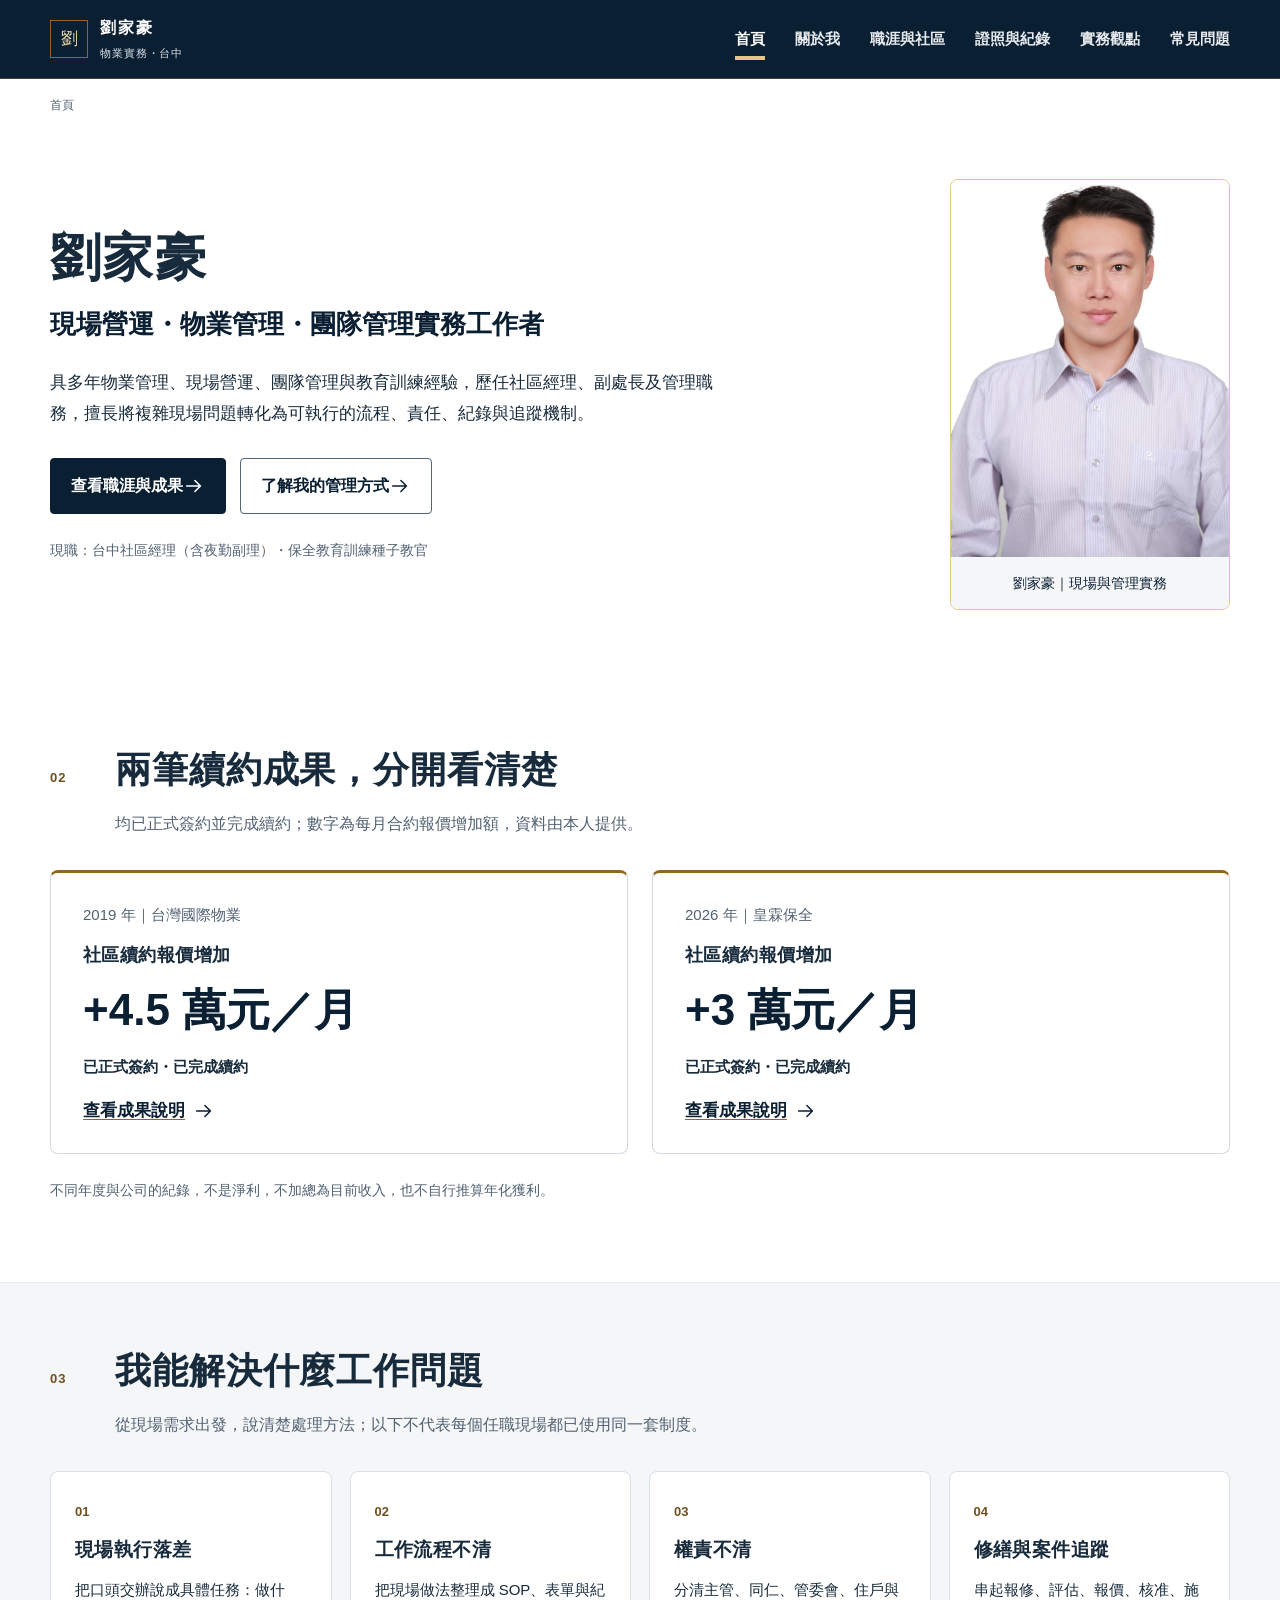
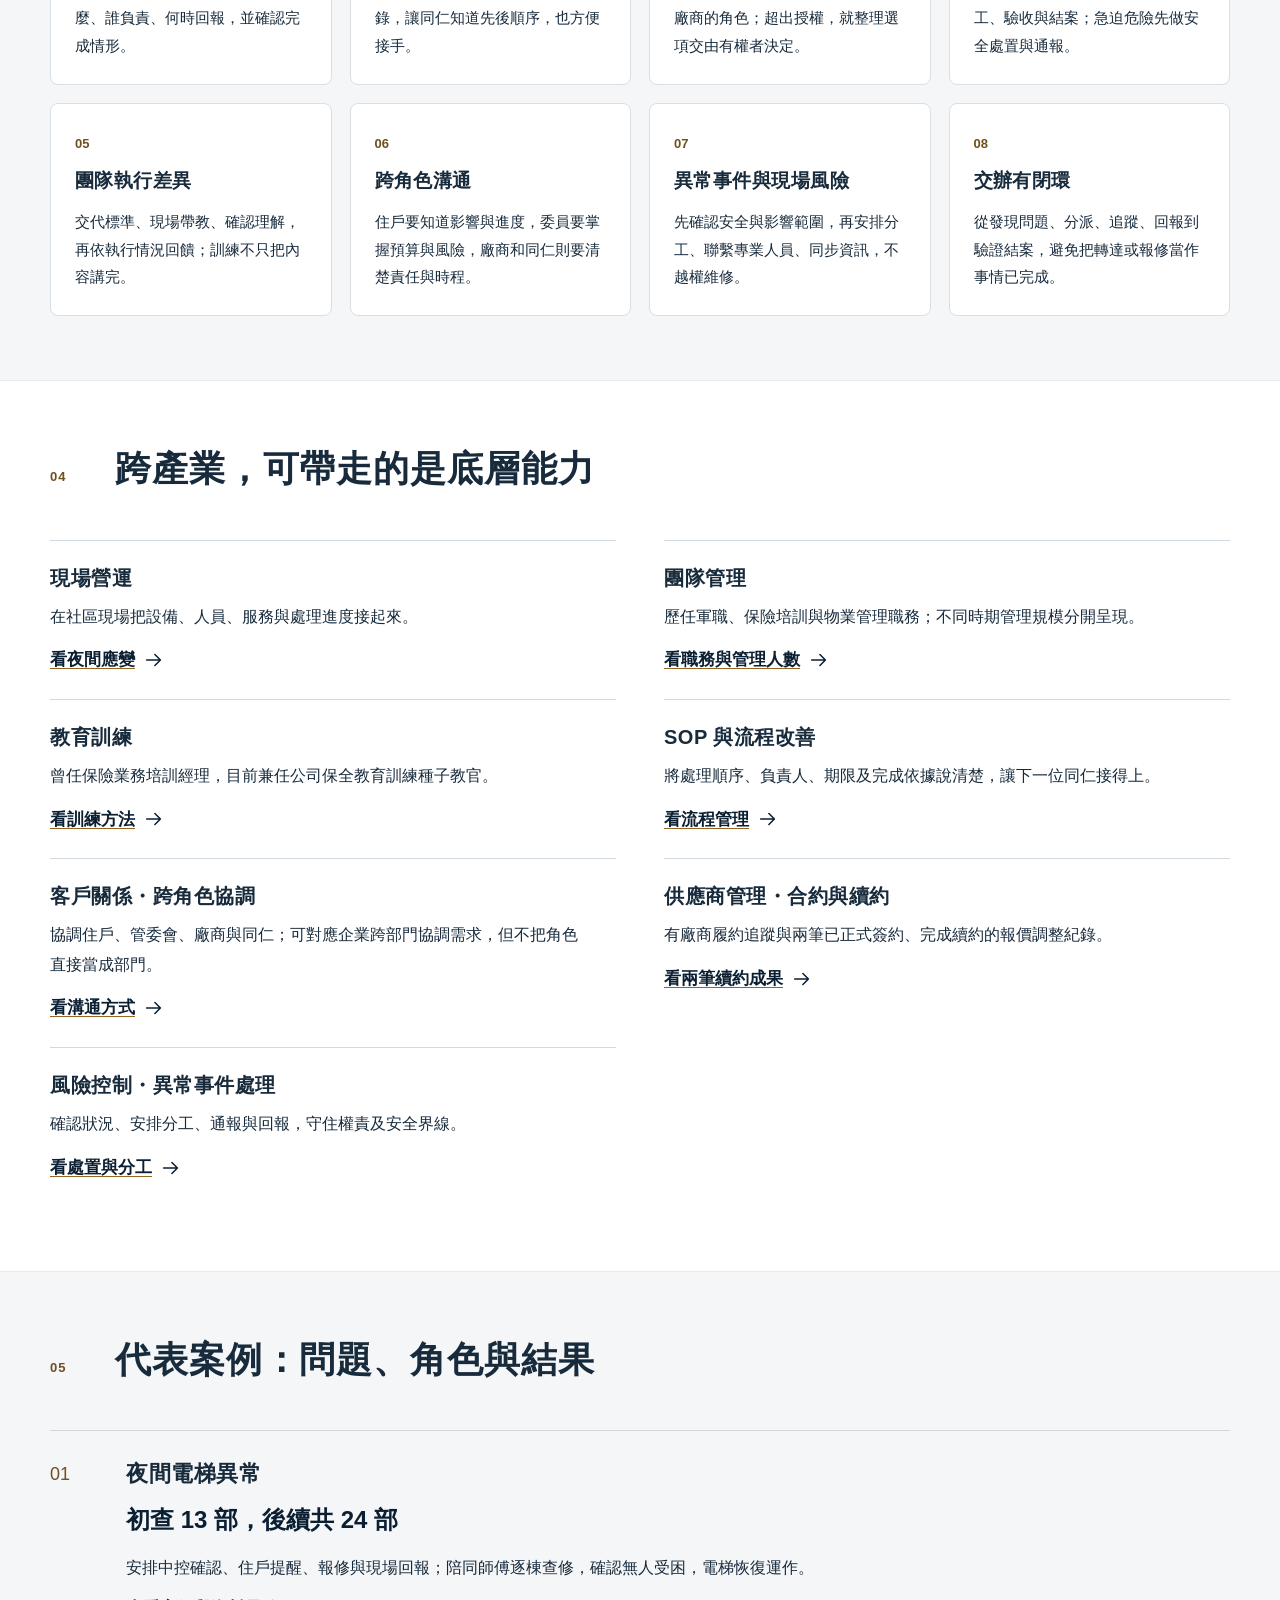
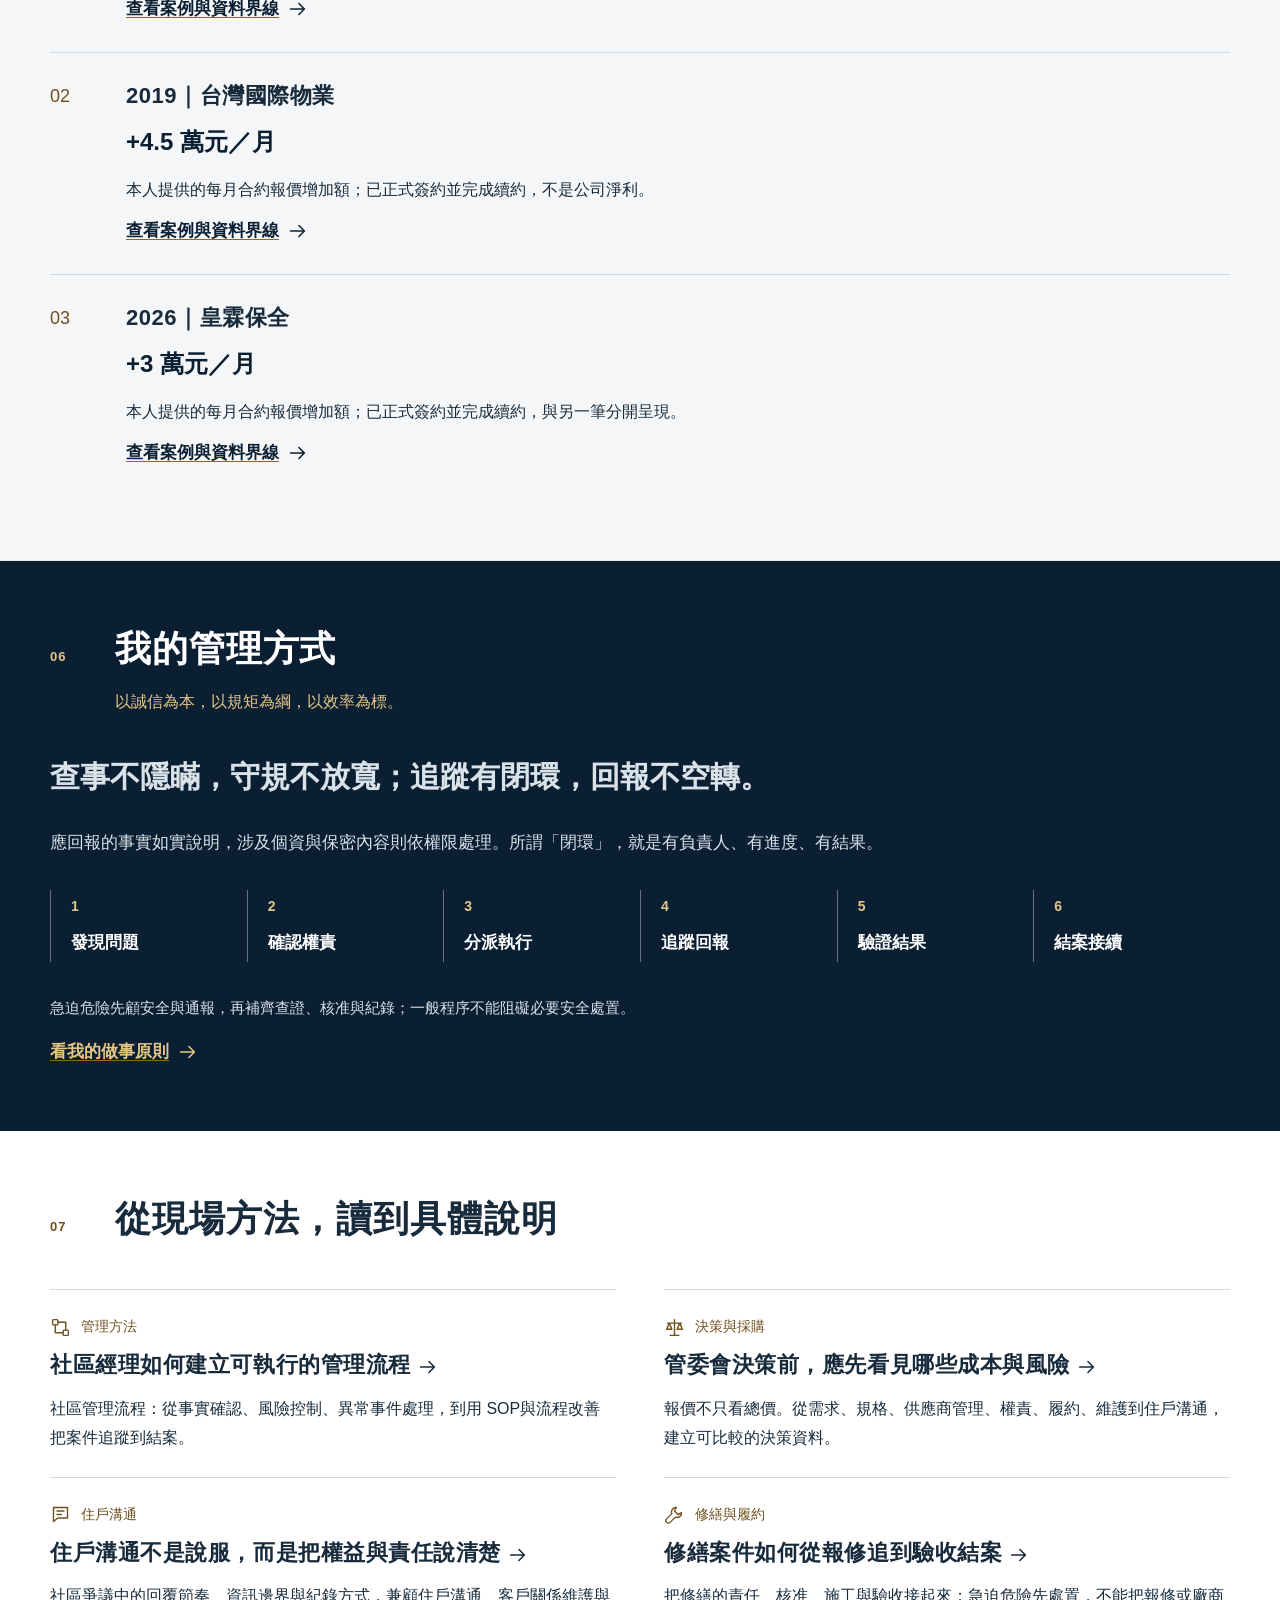
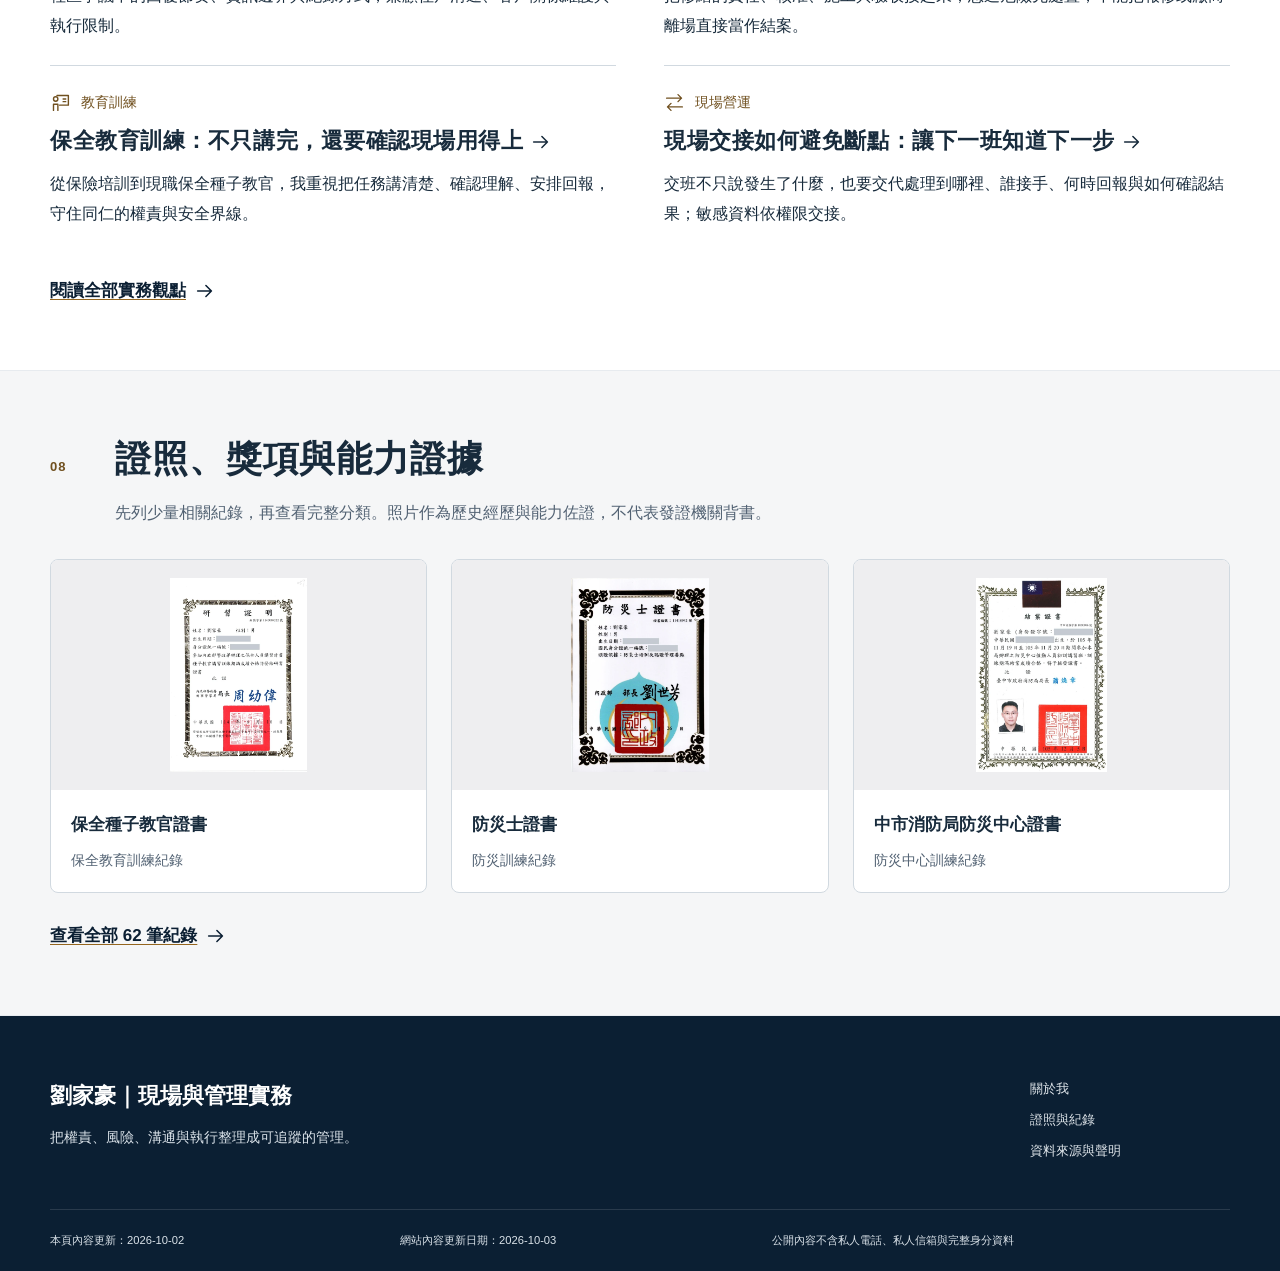
==== commit 4013ca93: "Publish anonymous incident management case and approved wording" ====
--- a/index.html
+++ b/index.html
@@ -96,7 +96,7 @@
     </div>
     <div class="shell footer-meta">
       <span>本頁內容更新：2026-10-02</span>
-      <span>網站內容更新日期：2026-10-02</span>
+      <span>網站內容更新日期：2026-10-03</span>
       <span>公開內容不含私人電話、私人信箱與完整身分資料</span>
       <span aria-live="polite" data-copy-status></span>
     </div>
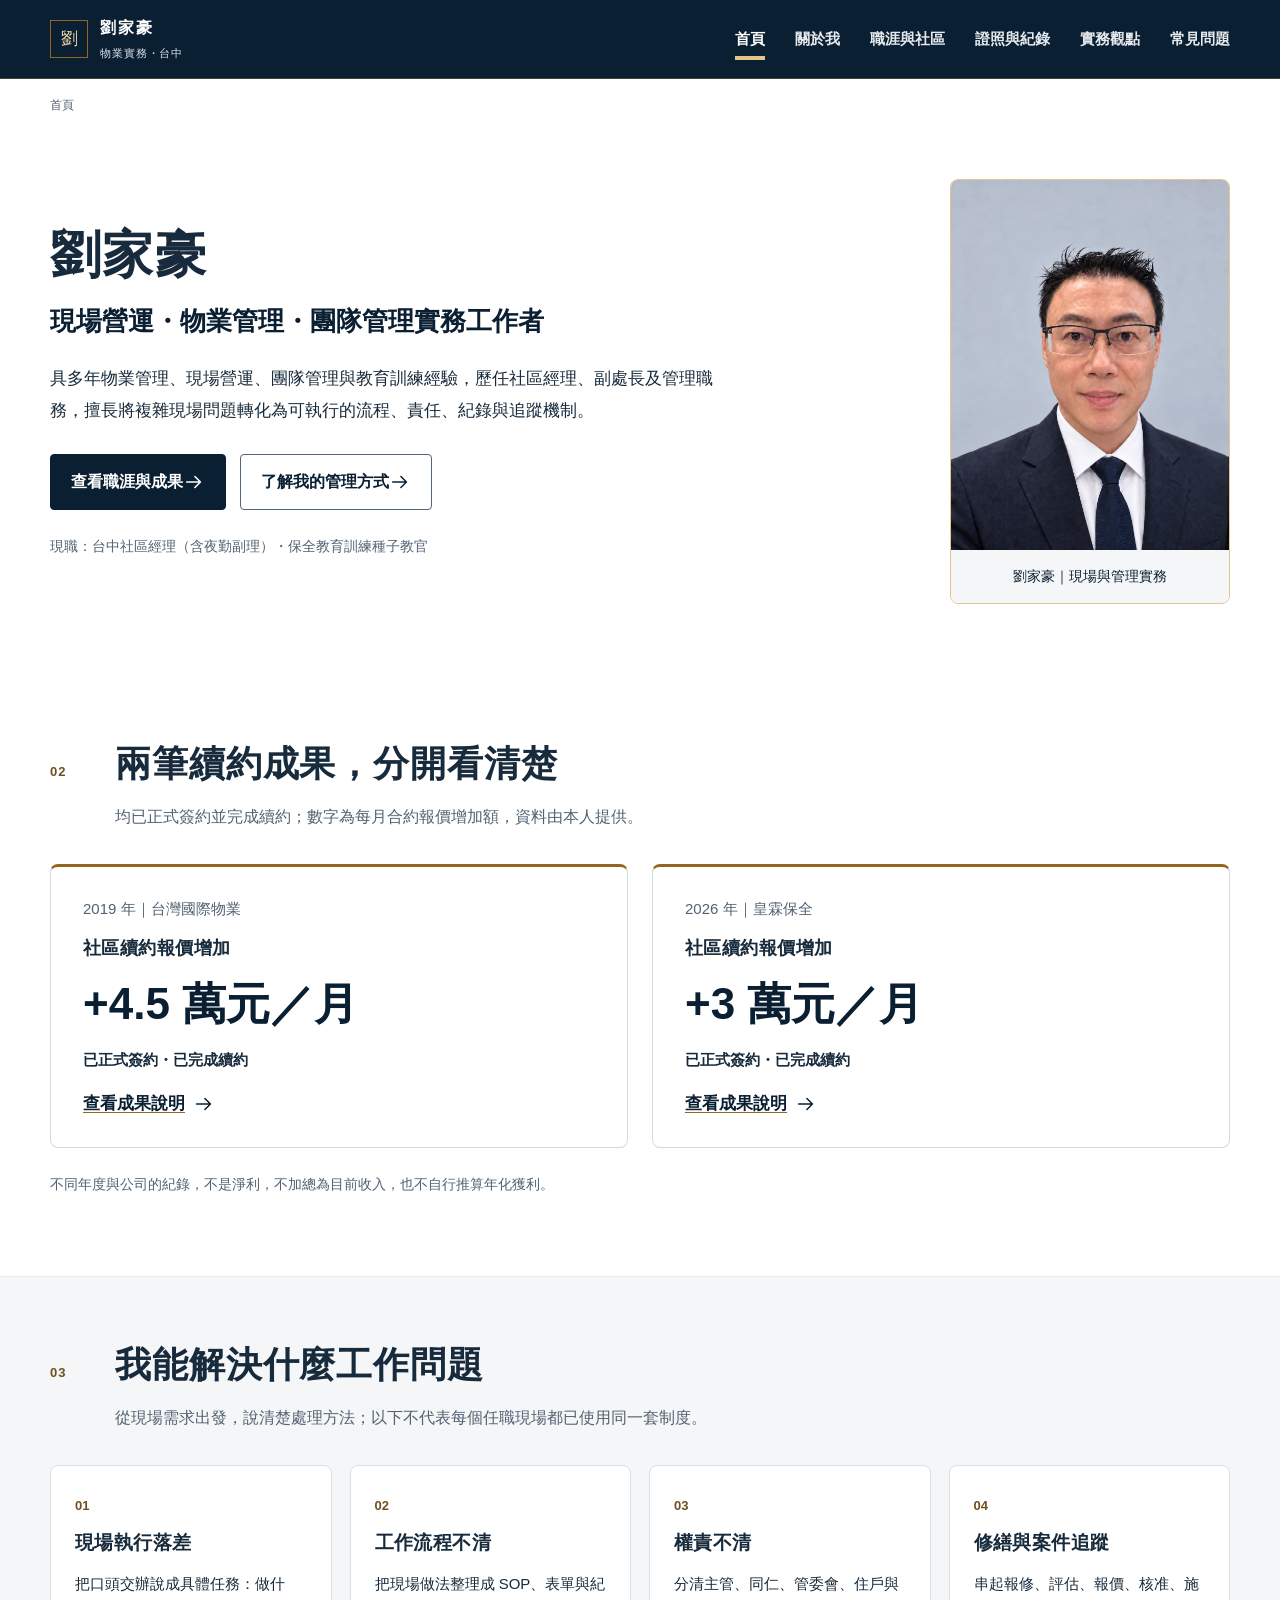
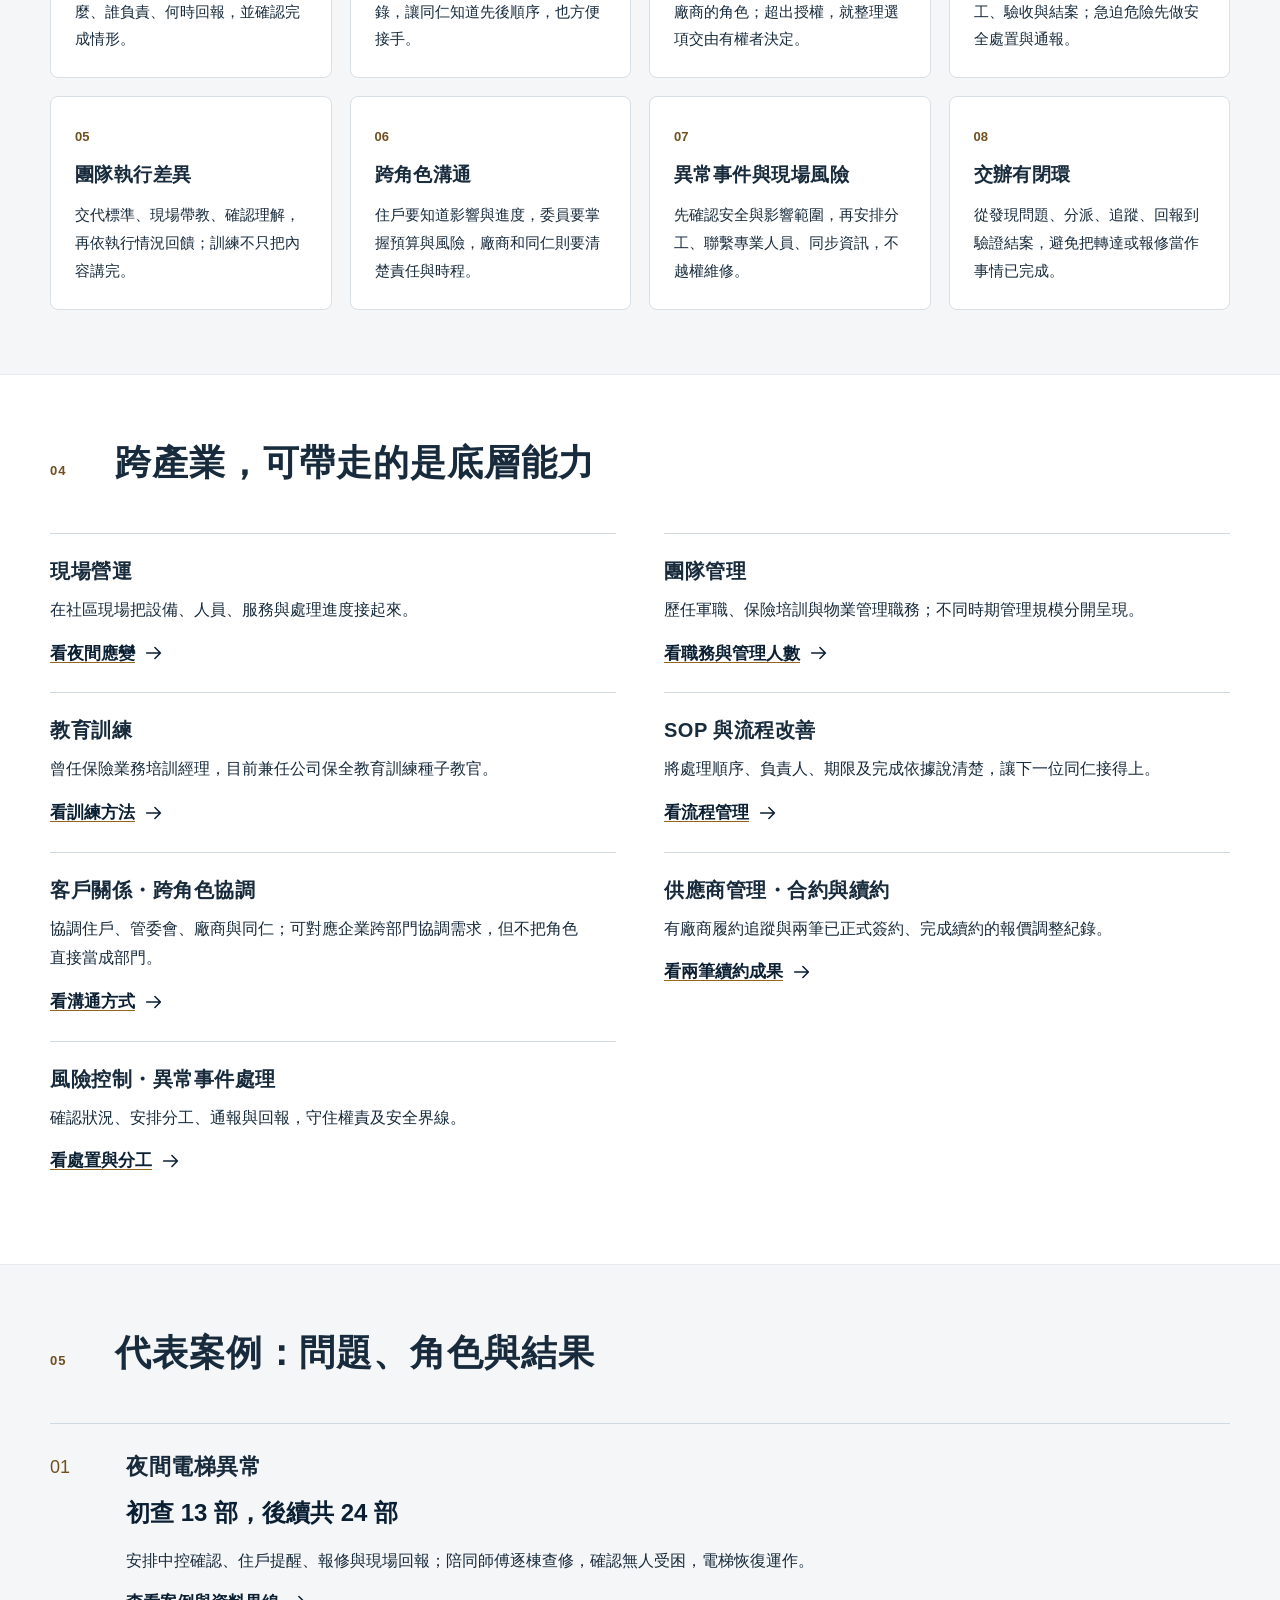
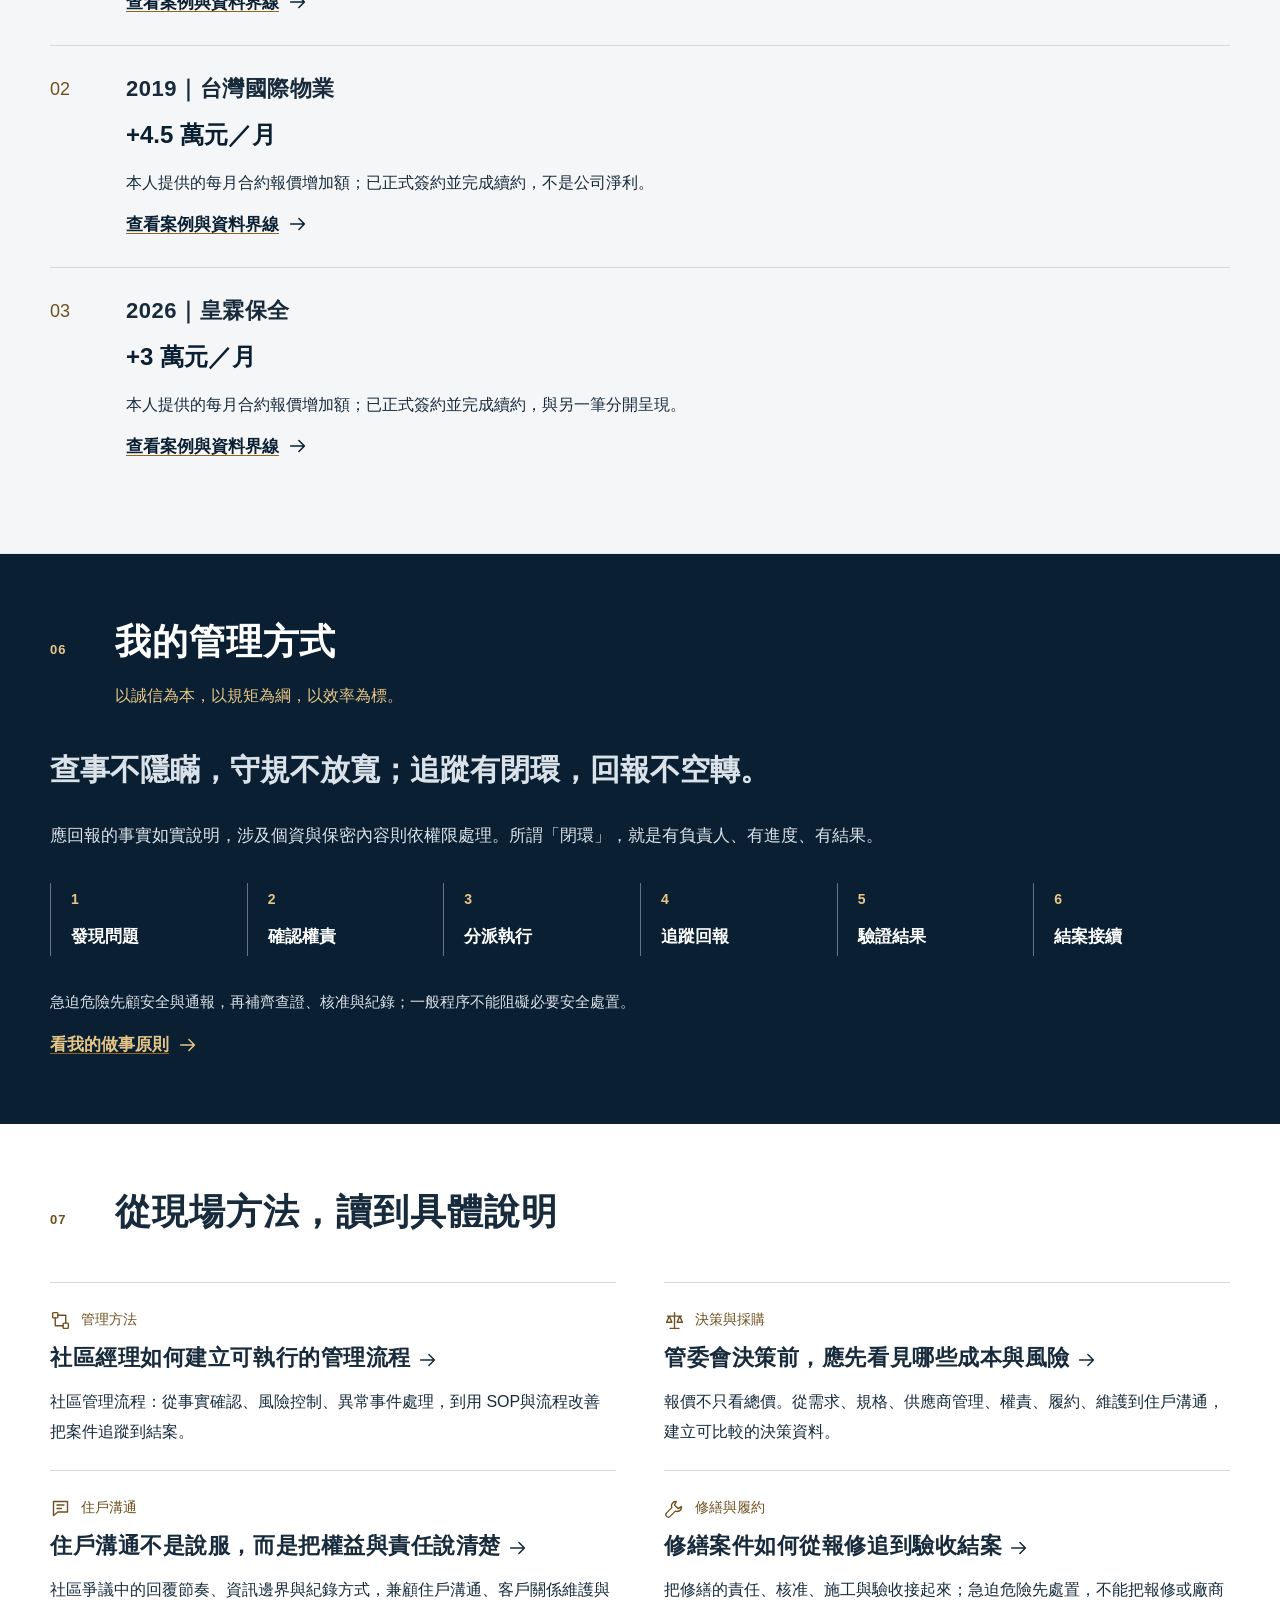
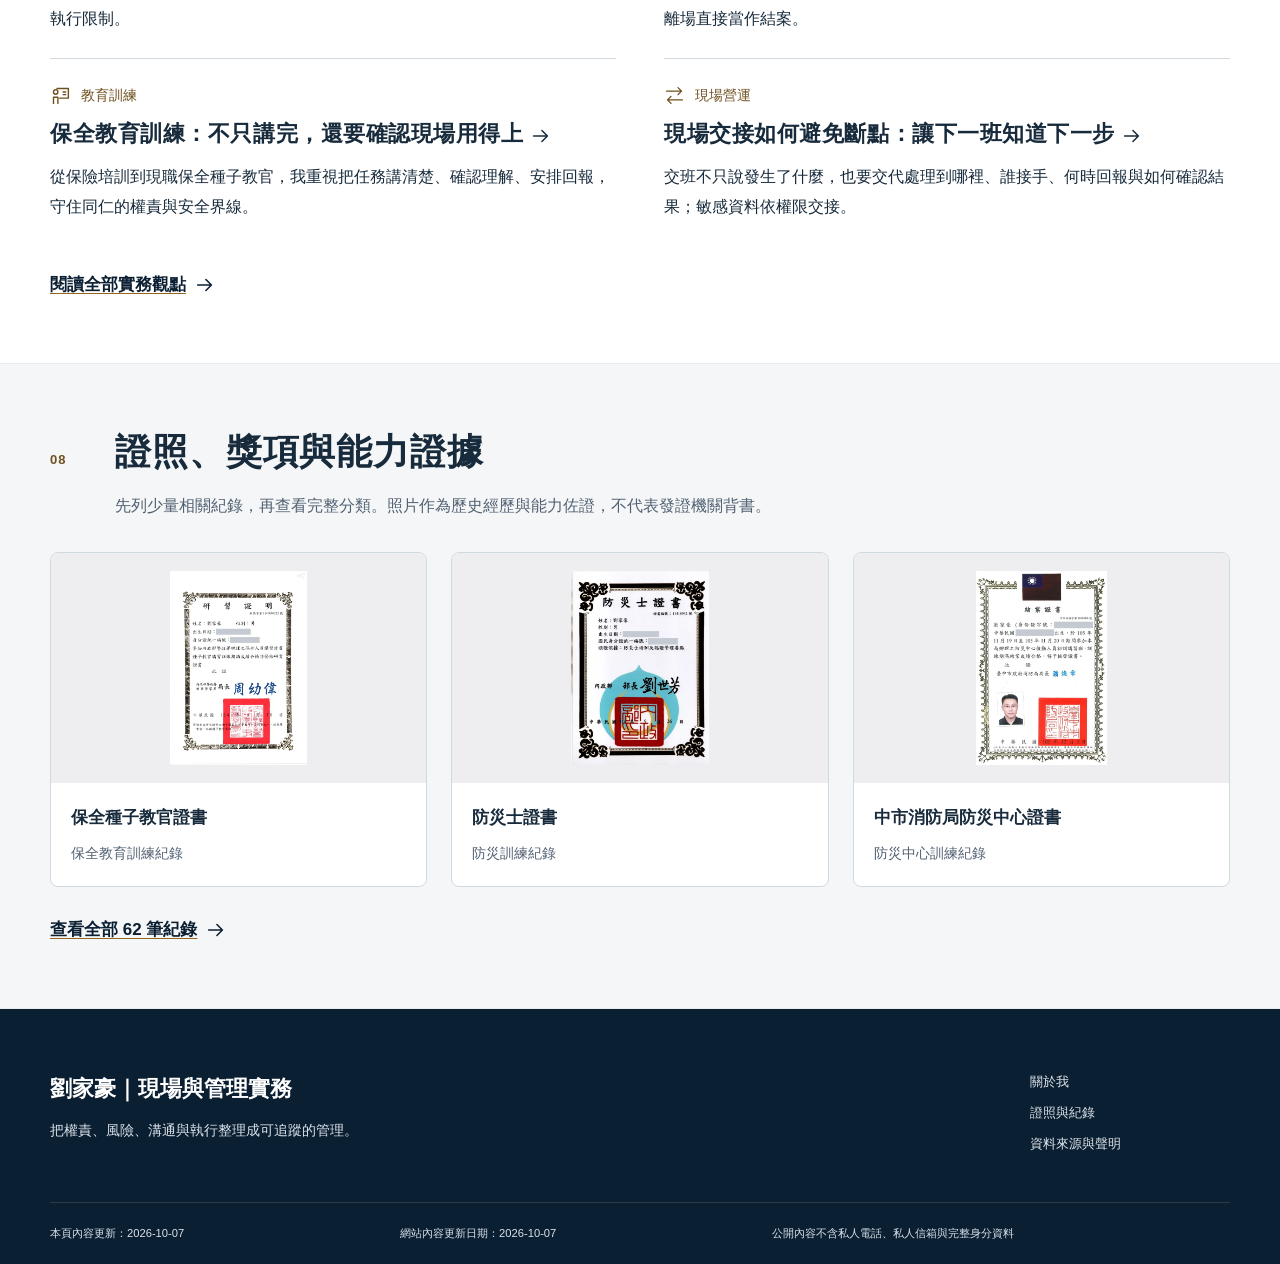
==== commit 1d18d205: "Update approved professional portrait and synchronized image references" ====
--- a/index.html
+++ b/index.html
@@ -14,12 +14,12 @@
     <meta property="og:description" content="劉家豪的職涯與管理實務網站，整理物業管理、現場營運、團隊管理與教育訓練經驗，附八段職涯、續約成果、夜間應變案例與證照紀錄。以誠信、規矩、效率為原則。">
     <meta property="og:url" content="https://a0928463187-star.github.io/">
     <meta property="og:site_name" content="劉家豪｜現場營運・物業管理・團隊管理實務工作者">
-    <meta property="og:image" content="https://a0928463187-star.github.io/assets/images/site/liu-chia-hao-portrait.webp">
+    <meta property="og:image" content="https://a0928463187-star.github.io/assets/images/site/liu-chia-hao-portrait-20261007.webp">
     <meta property="og:image:alt" content="劉家豪個人專業照片">
     <meta name="twitter:card" content="summary_large_image">
     <meta name="twitter:title" content="劉家豪｜現場營運・物業管理・團隊管理實務工作者">
     <meta name="twitter:description" content="劉家豪的職涯與管理實務網站，整理物業管理、現場營運、團隊管理與教育訓練經驗，附八段職涯、續約成果、夜間應變案例與證照紀錄。以誠信、規矩、效率為原則。">
-    <meta name="twitter:image" content="https://a0928463187-star.github.io/assets/images/site/liu-chia-hao-portrait.webp">
+    <meta name="twitter:image" content="https://a0928463187-star.github.io/assets/images/site/liu-chia-hao-portrait-20261007.webp">
     <meta name="theme-color" content="#0b1f33">
     <link rel="icon" href="assets/icons/favicon.svg" type="image/svg+xml">
     <link rel="manifest" href="site.webmanifest">
@@ -27,7 +27,7 @@
     <link rel="stylesheet" href="assets/css/recruiter.css?v=20261001-consistency1">
     <link rel="stylesheet" href="assets/css/work.css?v=20261002-visual1">
     <script type="application/ld+json">{"@context":"https://schema.org","@type":"WebSite","@id":"https://a0928463187-star.github.io/#website","name":"劉家豪｜現場營運・物業管理・團隊管理實務工作者","url":"https://a0928463187-star.github.io/","inLanguage":"zh-Hant","publisher":{"@id":"https://a0928463187-star.github.io/#person"}}</script>
-    <script type="application/ld+json">{"@context":"https://schema.org","@type":"ProfilePage","name":"劉家豪｜現場營運・物業管理・團隊管理實務工作者","url":"https://a0928463187-star.github.io/","dateModified":"2026-10-02","mainEntity":{"@type":"Person","@id":"https://a0928463187-star.github.io/#person","name":"劉家豪","jobTitle":"社區經理（含夜勤副理）","description":"我叫劉家豪，目前在台中擔任社區經理（含夜勤副理），也擔任公司保全教育訓練種子教官。具多年物業管理、現場營運、團隊管理與教育訓練經驗，歷任社區經理、副處長及管理職務，擅長將複雜現場問題轉化為可執行的流程、責任、紀錄與追蹤機制。","url":"https://a0928463187-star.github.io/","image":"https://a0928463187-star.github.io/assets/images/site/liu-chia-hao-portrait.webp","address":{"@type":"PostalAddress","addressLocality":"台中市","addressCountry":"TW"},"knowsAbout":["公寓大廈管理","社區物業管理","現場營運","團隊管理","教育訓練","供應商管理","合約與續約","風險控制","異常事件處理","客戶關係","SOP與流程改善","跨部門協調"],"alumniOf":{"@type":"CollegeOrUniversity","name":"彰化建國工商專科學校"}}}</script>
+    <script type="application/ld+json">{"@context":"https://schema.org","@type":"ProfilePage","name":"劉家豪｜現場營運・物業管理・團隊管理實務工作者","url":"https://a0928463187-star.github.io/","dateModified":"2026-10-07","mainEntity":{"@type":"Person","@id":"https://a0928463187-star.github.io/#person","name":"劉家豪","jobTitle":"社區經理（含夜勤副理）","description":"我叫劉家豪，目前在台中擔任社區經理（含夜勤副理），也擔任公司保全教育訓練種子教官。具多年物業管理、現場營運、團隊管理與教育訓練經驗，歷任社區經理、副處長及管理職務，擅長將複雜現場問題轉化為可執行的流程、責任、紀錄與追蹤機制。","url":"https://a0928463187-star.github.io/","image":"https://a0928463187-star.github.io/assets/images/site/liu-chia-hao-portrait-20261007.webp","address":{"@type":"PostalAddress","addressLocality":"台中市","addressCountry":"TW"},"knowsAbout":["公寓大廈管理","社區物業管理","現場營運","團隊管理","教育訓練","供應商管理","合約與續約","風險控制","異常事件處理","客戶關係","SOP與流程改善","跨部門協調"],"alumniOf":{"@type":"CollegeOrUniversity","name":"彰化建國工商專科學校"}}}</script>
     <script type="application/ld+json">{"@context":"https://schema.org","@type":"BreadcrumbList","itemListElement":[{"@type":"ListItem","position":1,"name":"首頁","item":"https://a0928463187-star.github.io/"}]}</script>
 </head>
 <body class="page-index">
@@ -52,7 +52,7 @@
     <div class="work-hero-copy"><h1 id="identity-title">劉家豪</h1><p class="work-positioning">現場營運・物業管理・團隊管理實務工作者</p><p class="work-value">具多年物業管理、現場營運、團隊管理與教育訓練經驗，歷任社區經理、副處長及管理職務，擅長將複雜現場問題轉化為可執行的流程、責任、紀錄與追蹤機制。</p>
       <div class="work-actions"><a class="button button-primary" href="career.html">查看職涯與成果 <svg class="link-arrow" viewBox="0 0 24 24" aria-hidden="true"><path d="M4 12h15m-6-6 6 6-6 6" fill="none" stroke="currentColor" stroke-width="1.7" stroke-linecap="round" stroke-linejoin="round"/></svg></a><a class="button button-secondary" href="about.html#integrity">了解我的管理方式 <svg class="link-arrow" viewBox="0 0 24 24" aria-hidden="true"><path d="M4 12h15m-6-6 6 6-6 6" fill="none" stroke="currentColor" stroke-width="1.7" stroke-linecap="round" stroke-linejoin="round"/></svg></a></div>
       <p class="work-current">現職：台中社區經理（含夜勤副理）・保全教育訓練種子教官</p>
-    </div><figure class="work-portrait"><img src="assets/images/site/liu-chia-hao-portrait.webp" alt="劉家豪個人專業照片" width="900" height="1200" fetchpriority="high"><figcaption>劉家豪｜現場與管理實務</figcaption></figure>
+    </div><figure class="work-portrait"><img src="assets/images/site/liu-chia-hao-portrait-20261007.webp" alt="劉家豪個人專業照片" width="1087" height="1446" fetchpriority="high"><figcaption>劉家豪｜現場與管理實務</figcaption></figure>
   </section>
   <section class="work-section shell" id="home-results"><header class="work-heading"><span>02</span><div><h2>兩筆續約成果，分開看清楚</h2><p>均已正式簽約並完成續約；數字為每月合約報價增加額，資料由本人提供。</p></div></header>
     <div class="work-results"><article class="work-result"><p>2019 年｜台灣國際物業</p><h3>社區續約報價增加</h3><strong>+4.5 萬元／月</strong><p class="result-state">已正式簽約・已完成續約</p><a class="text-link" href="career.html#contract-results">查看成果說明 <svg class="link-arrow" viewBox="0 0 24 24" aria-hidden="true"><path d="M4 12h15m-6-6 6 6-6 6" fill="none" stroke="currentColor" stroke-width="1.7" stroke-linecap="round" stroke-linejoin="round"/></svg></a></article><article class="work-result"><p>2026 年｜皇霖保全</p><h3>社區續約報價增加</h3><strong>+3 萬元／月</strong><p class="result-state">已正式簽約・已完成續約</p><a class="text-link" href="career.html#contract-results">查看成果說明 <svg class="link-arrow" viewBox="0 0 24 24" aria-hidden="true"><path d="M4 12h15m-6-6 6 6-6 6" fill="none" stroke="currentColor" stroke-width="1.7" stroke-linecap="round" stroke-linejoin="round"/></svg></a></article></div>
@@ -95,8 +95,8 @@
       </nav>
     </div>
     <div class="shell footer-meta">
-      <span>本頁內容更新：2026-10-02</span>
-      <span>網站內容更新日期：2026-10-03</span>
+      <span>本頁內容更新：2026-10-07</span>
+      <span>網站內容更新日期：2026-10-07</span>
       <span>公開內容不含私人電話、私人信箱與完整身分資料</span>
       <span aria-live="polite" data-copy-status></span>
     </div>
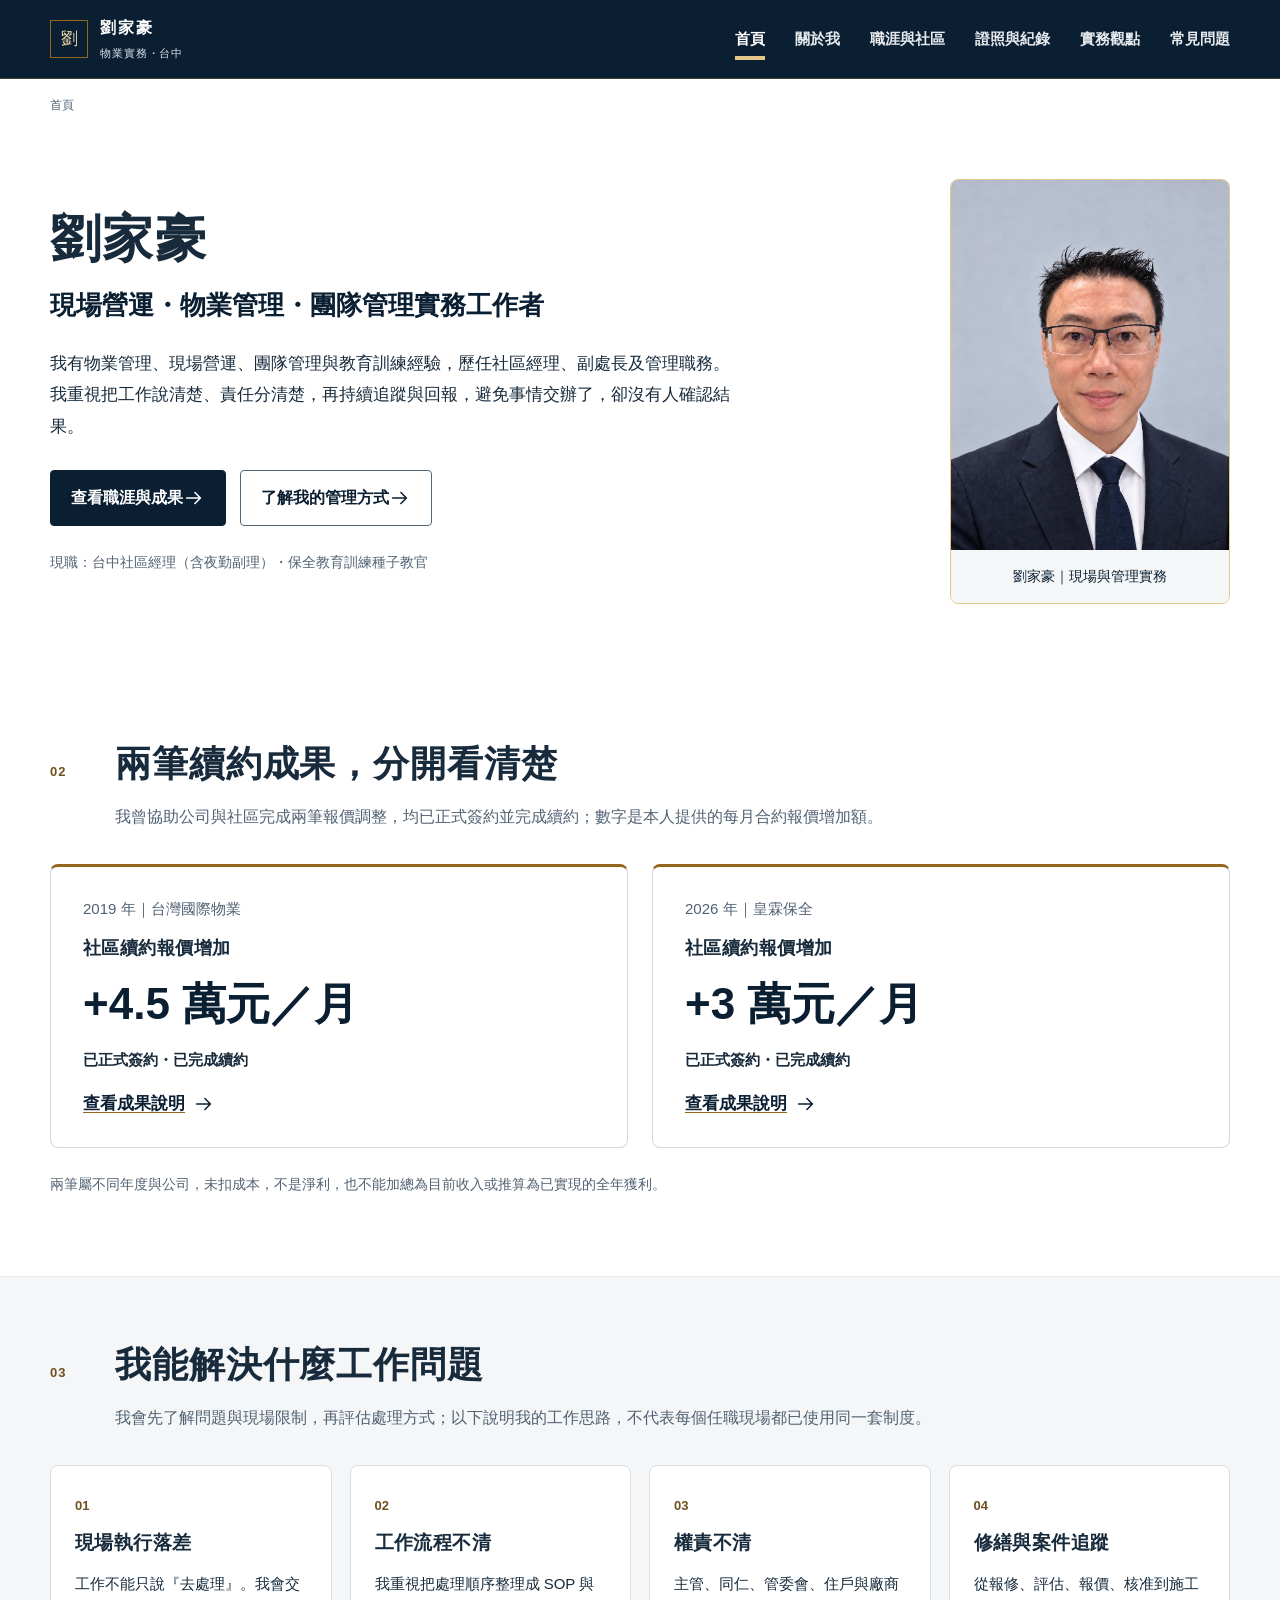
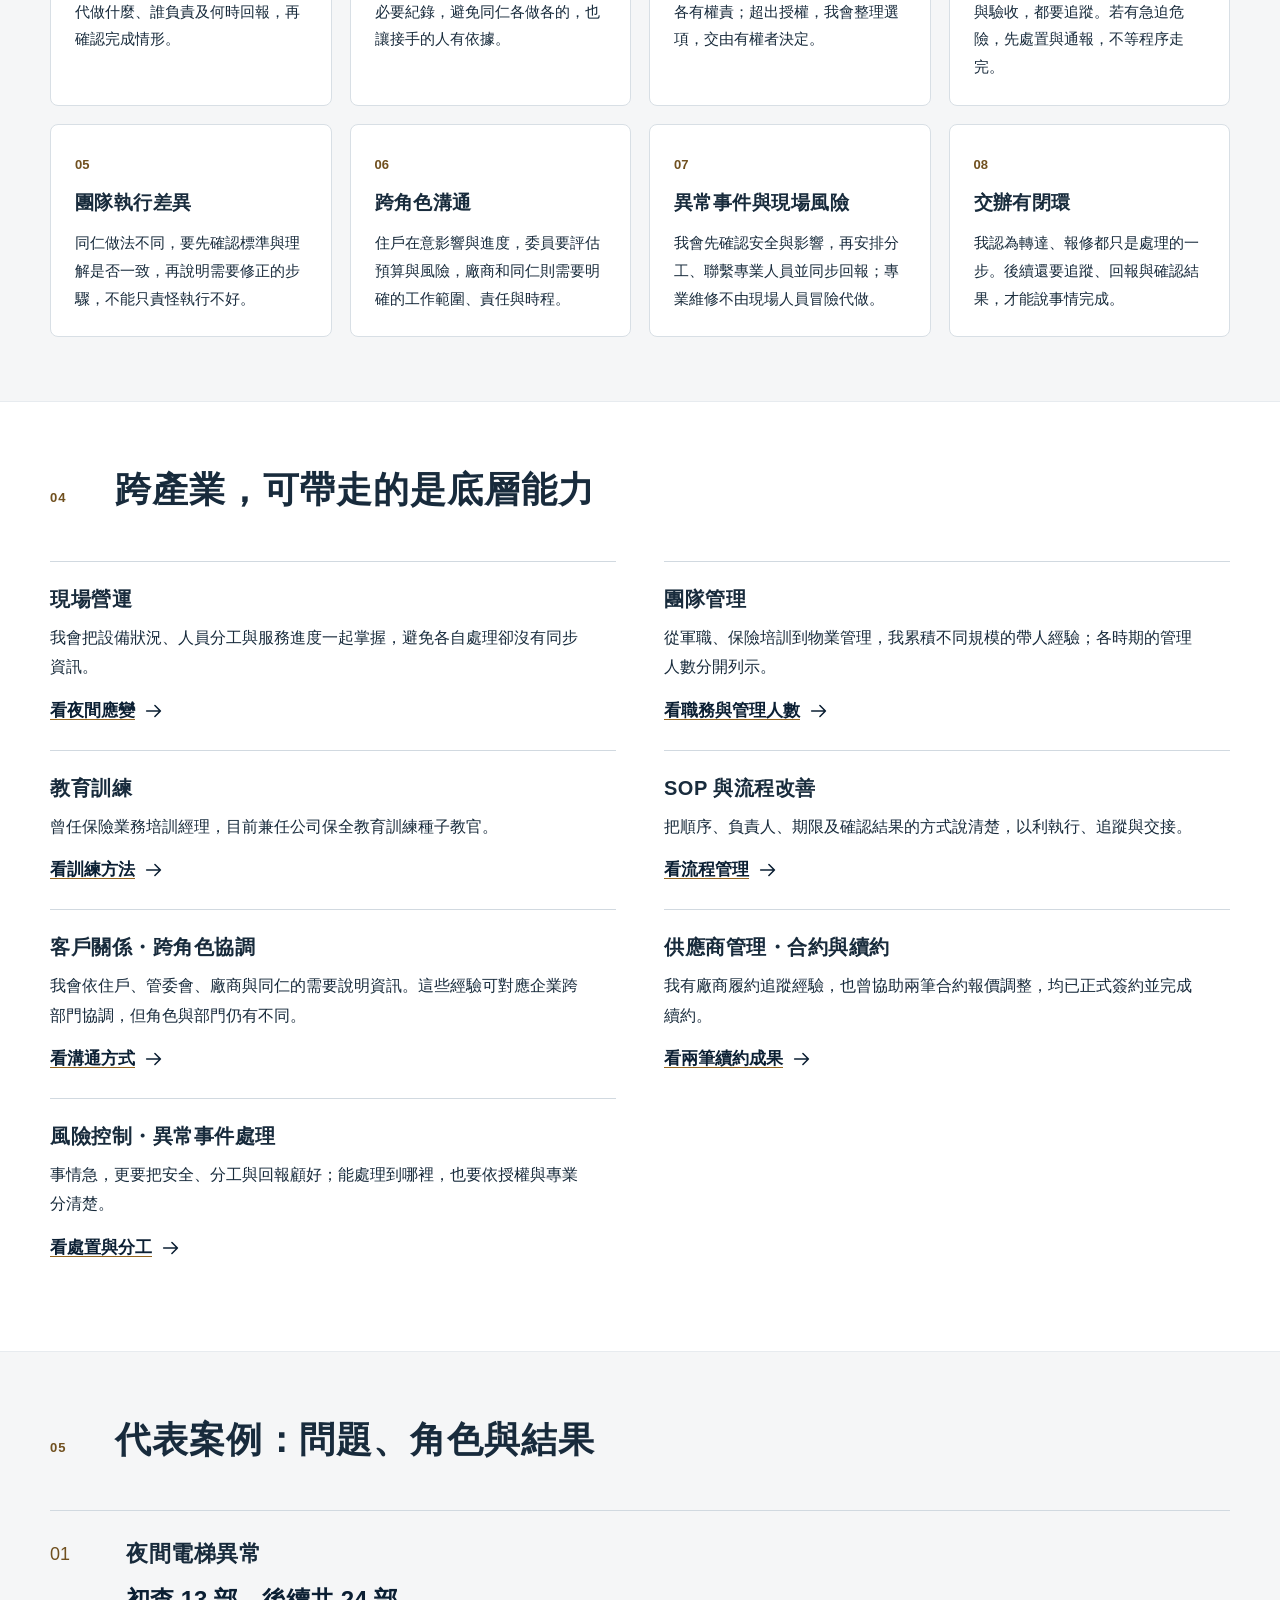
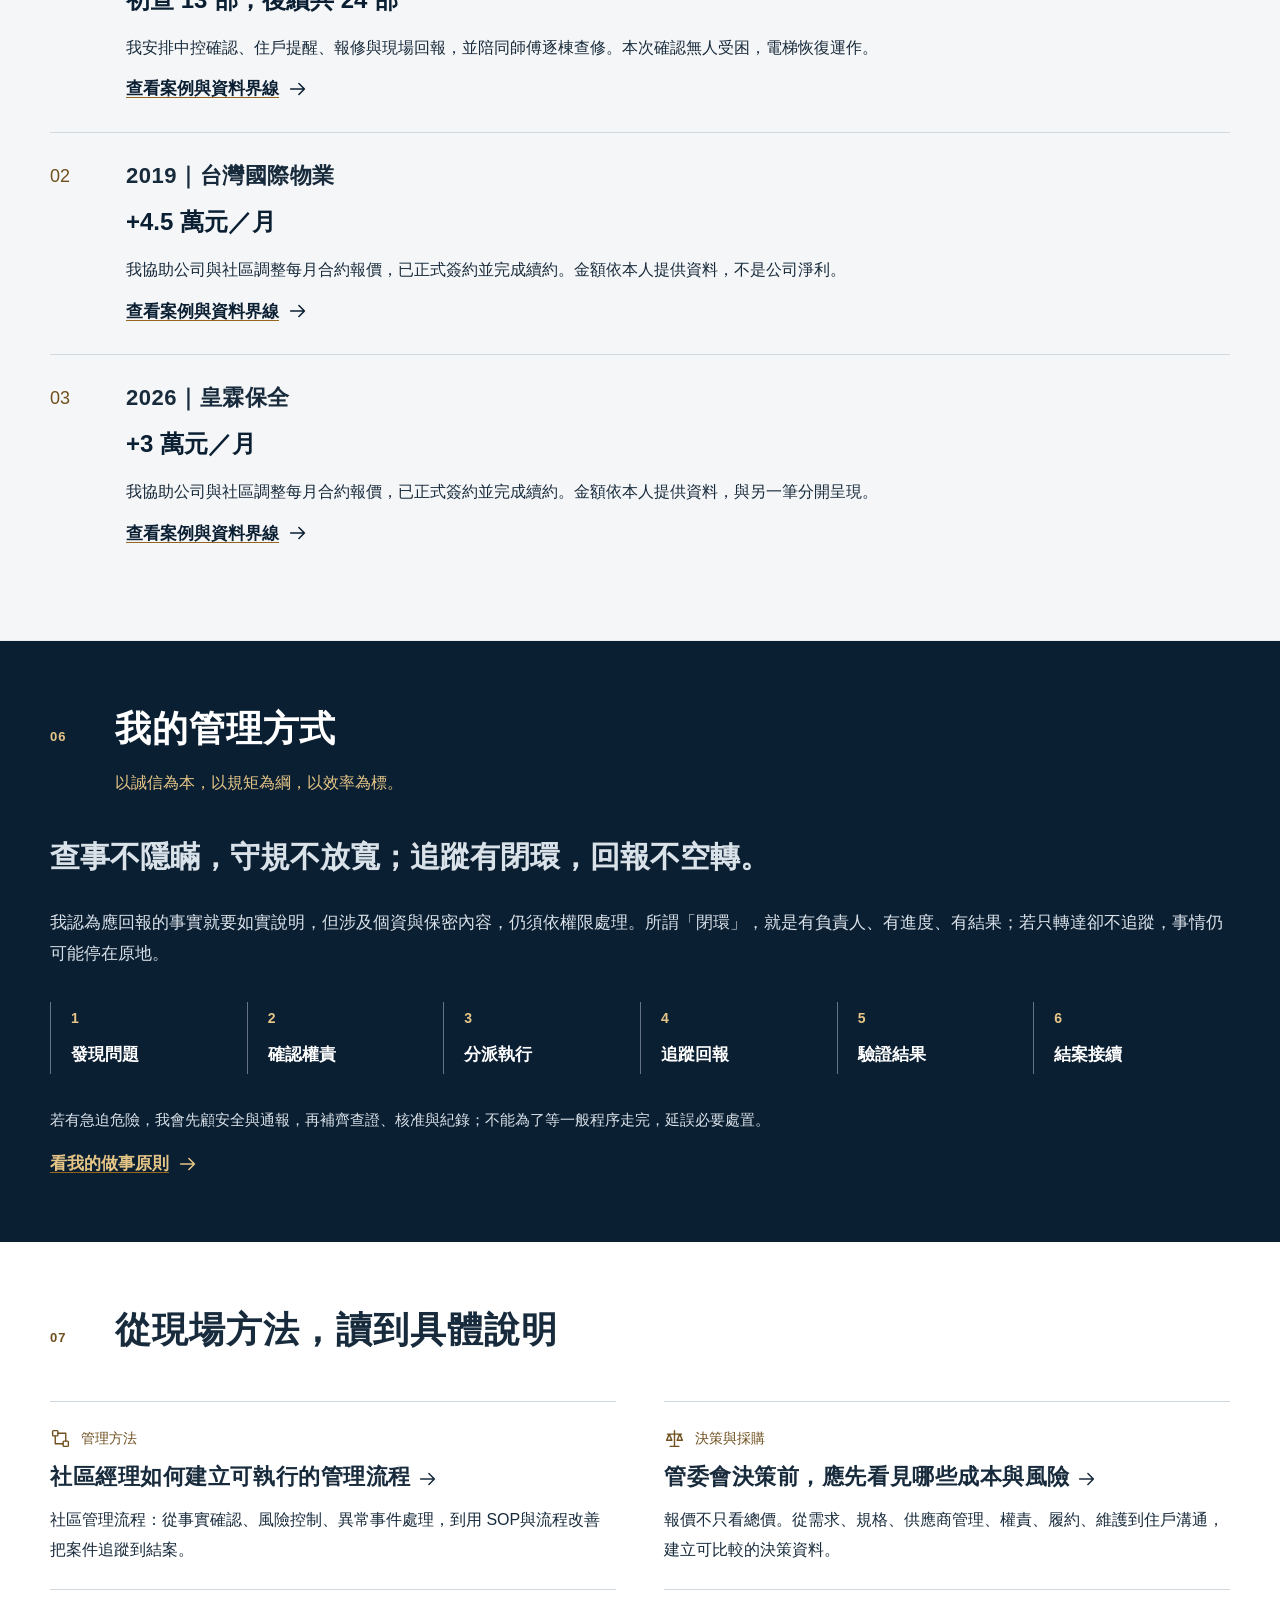
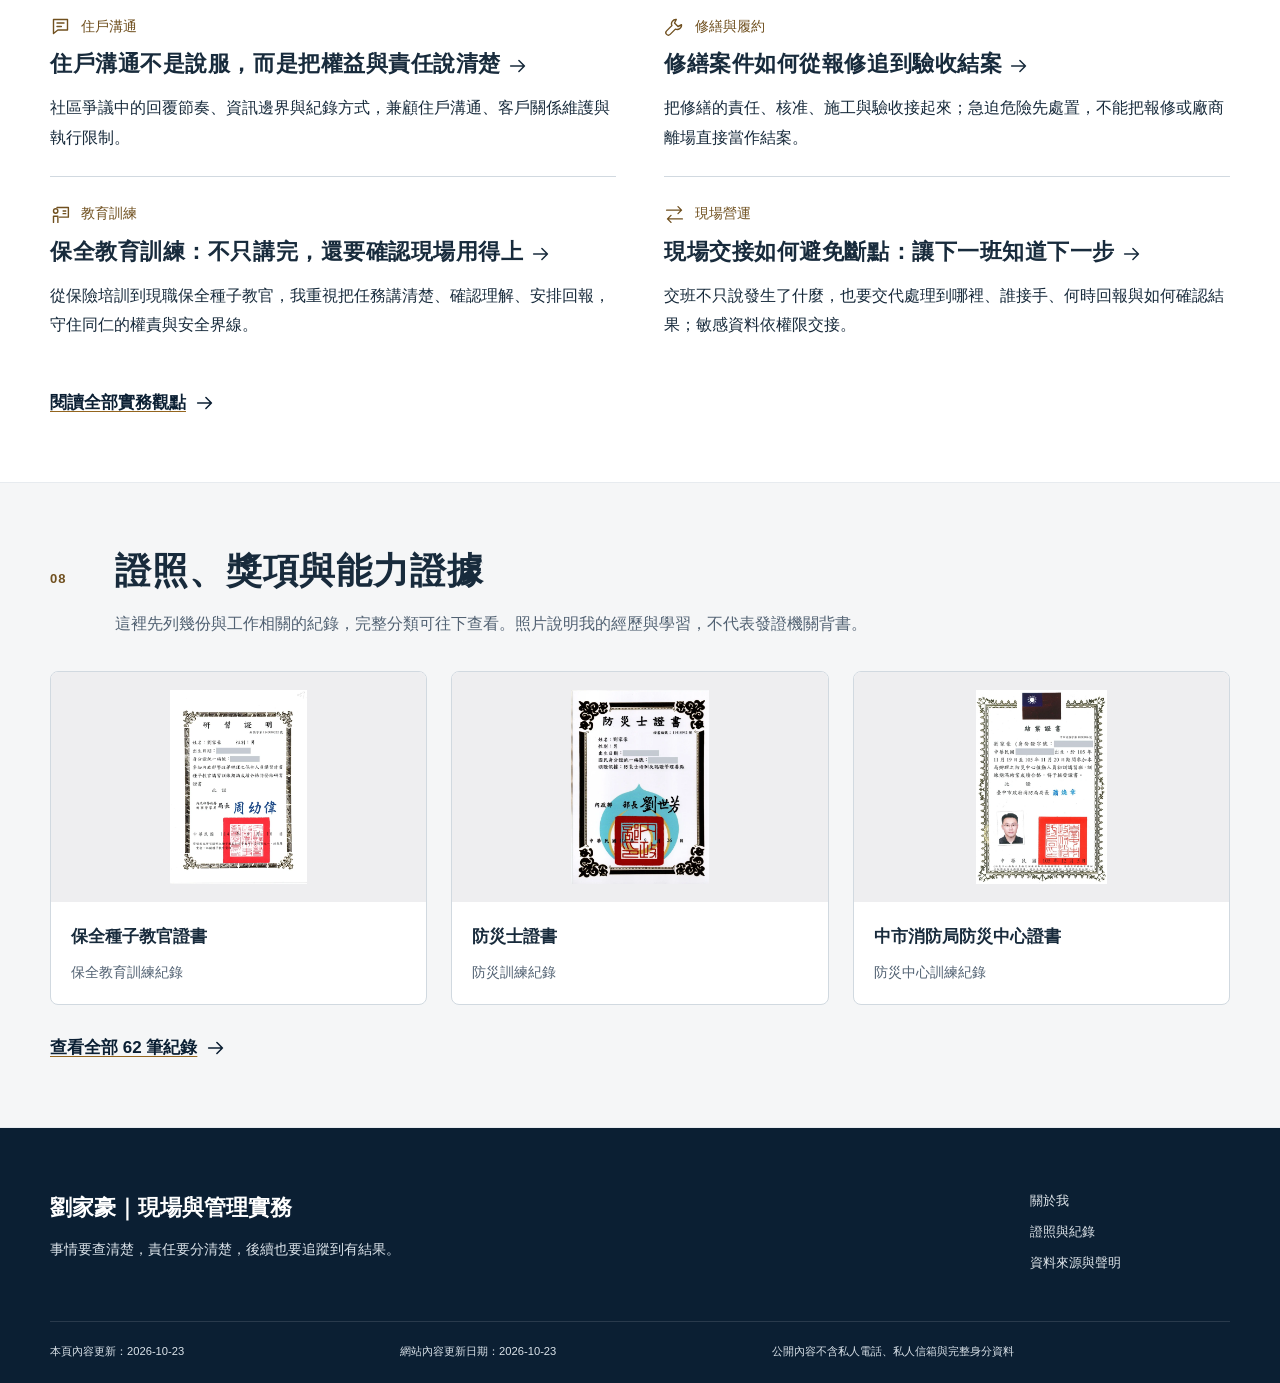
==== commit a1cdf55e: "Publish approved personal voice revisions across career website" ====
--- a/index.html
+++ b/index.html
@@ -27,7 +27,7 @@
     <link rel="stylesheet" href="assets/css/recruiter.css?v=20261001-consistency1">
     <link rel="stylesheet" href="assets/css/work.css?v=20261002-visual1">
     <script type="application/ld+json">{"@context":"https://schema.org","@type":"WebSite","@id":"https://a0928463187-star.github.io/#website","name":"劉家豪｜現場營運・物業管理・團隊管理實務工作者","url":"https://a0928463187-star.github.io/","inLanguage":"zh-Hant","publisher":{"@id":"https://a0928463187-star.github.io/#person"}}</script>
-    <script type="application/ld+json">{"@context":"https://schema.org","@type":"ProfilePage","name":"劉家豪｜現場營運・物業管理・團隊管理實務工作者","url":"https://a0928463187-star.github.io/","dateModified":"2026-10-07","mainEntity":{"@type":"Person","@id":"https://a0928463187-star.github.io/#person","name":"劉家豪","jobTitle":"社區經理（含夜勤副理）","description":"我叫劉家豪，目前在台中擔任社區經理（含夜勤副理），也擔任公司保全教育訓練種子教官。具多年物業管理、現場營運、團隊管理與教育訓練經驗，歷任社區經理、副處長及管理職務，擅長將複雜現場問題轉化為可執行的流程、責任、紀錄與追蹤機制。","url":"https://a0928463187-star.github.io/","image":"https://a0928463187-star.github.io/assets/images/site/liu-chia-hao-portrait-20261007.webp","address":{"@type":"PostalAddress","addressLocality":"台中市","addressCountry":"TW"},"knowsAbout":["公寓大廈管理","社區物業管理","現場營運","團隊管理","教育訓練","供應商管理","合約與續約","風險控制","異常事件處理","客戶關係","SOP與流程改善","跨部門協調"],"alumniOf":{"@type":"CollegeOrUniversity","name":"彰化建國工商專科學校"}}}</script>
+    <script type="application/ld+json">{"@context":"https://schema.org","@type":"ProfilePage","name":"劉家豪｜現場營運・物業管理・團隊管理實務工作者","url":"https://a0928463187-star.github.io/","dateModified":"2026-10-23","mainEntity":{"@type":"Person","@id":"https://a0928463187-star.github.io/#person","name":"劉家豪","jobTitle":"社區經理（含夜勤副理）","description":"我叫劉家豪，目前在台中擔任社區經理（含夜勤副理），也擔任公司保全教育訓練種子教官。我有物業管理、現場營運、團隊管理與教育訓練經驗，歷任社區經理、副處長及管理職務。我重視把工作說清楚、責任分清楚，再持續追蹤與回報，避免事情交辦了，卻沒有人確認結果。","url":"https://a0928463187-star.github.io/","image":"https://a0928463187-star.github.io/assets/images/site/liu-chia-hao-portrait-20261007.webp","address":{"@type":"PostalAddress","addressLocality":"台中市","addressCountry":"TW"},"knowsAbout":["公寓大廈管理","社區物業管理","現場營運","團隊管理","教育訓練","供應商管理","合約與續約","風險控制","異常事件處理","客戶關係","SOP與流程改善","跨部門協調"],"alumniOf":{"@type":"CollegeOrUniversity","name":"彰化建國工商專科學校"}}}</script>
     <script type="application/ld+json">{"@context":"https://schema.org","@type":"BreadcrumbList","itemListElement":[{"@type":"ListItem","position":1,"name":"首頁","item":"https://a0928463187-star.github.io/"}]}</script>
 </head>
 <body class="page-index">
@@ -49,35 +49,35 @@
 <nav class="breadcrumbs shell" aria-label="麵包屑"><span aria-current="page">首頁</span></nav>
 <main id="main">
   <section class="work-hero shell" aria-labelledby="identity-title">
-    <div class="work-hero-copy"><h1 id="identity-title">劉家豪</h1><p class="work-positioning">現場營運・物業管理・團隊管理實務工作者</p><p class="work-value">具多年物業管理、現場營運、團隊管理與教育訓練經驗，歷任社區經理、副處長及管理職務，擅長將複雜現場問題轉化為可執行的流程、責任、紀錄與追蹤機制。</p>
+    <div class="work-hero-copy"><h1 id="identity-title">劉家豪</h1><p class="work-positioning">現場營運・物業管理・團隊管理實務工作者</p><p class="work-value">我有物業管理、現場營運、團隊管理與教育訓練經驗，歷任社區經理、副處長及管理職務。我重視把工作說清楚、責任分清楚，再持續追蹤與回報，避免事情交辦了，卻沒有人確認結果。</p>
       <div class="work-actions"><a class="button button-primary" href="career.html">查看職涯與成果 <svg class="link-arrow" viewBox="0 0 24 24" aria-hidden="true"><path d="M4 12h15m-6-6 6 6-6 6" fill="none" stroke="currentColor" stroke-width="1.7" stroke-linecap="round" stroke-linejoin="round"/></svg></a><a class="button button-secondary" href="about.html#integrity">了解我的管理方式 <svg class="link-arrow" viewBox="0 0 24 24" aria-hidden="true"><path d="M4 12h15m-6-6 6 6-6 6" fill="none" stroke="currentColor" stroke-width="1.7" stroke-linecap="round" stroke-linejoin="round"/></svg></a></div>
       <p class="work-current">現職：台中社區經理（含夜勤副理）・保全教育訓練種子教官</p>
     </div><figure class="work-portrait"><img src="assets/images/site/liu-chia-hao-portrait-20261007.webp" alt="劉家豪個人專業照片" width="1087" height="1446" fetchpriority="high"><figcaption>劉家豪｜現場與管理實務</figcaption></figure>
   </section>
-  <section class="work-section shell" id="home-results"><header class="work-heading"><span>02</span><div><h2>兩筆續約成果，分開看清楚</h2><p>均已正式簽約並完成續約；數字為每月合約報價增加額，資料由本人提供。</p></div></header>
+  <section class="work-section shell" id="home-results"><header class="work-heading"><span>02</span><div><h2>兩筆續約成果，分開看清楚</h2><p>我曾協助公司與社區完成兩筆報價調整，均已正式簽約並完成續約；數字是本人提供的每月合約報價增加額。</p></div></header>
     <div class="work-results"><article class="work-result"><p>2019 年｜台灣國際物業</p><h3>社區續約報價增加</h3><strong>+4.5 萬元／月</strong><p class="result-state">已正式簽約・已完成續約</p><a class="text-link" href="career.html#contract-results">查看成果說明 <svg class="link-arrow" viewBox="0 0 24 24" aria-hidden="true"><path d="M4 12h15m-6-6 6 6-6 6" fill="none" stroke="currentColor" stroke-width="1.7" stroke-linecap="round" stroke-linejoin="round"/></svg></a></article><article class="work-result"><p>2026 年｜皇霖保全</p><h3>社區續約報價增加</h3><strong>+3 萬元／月</strong><p class="result-state">已正式簽約・已完成續約</p><a class="text-link" href="career.html#contract-results">查看成果說明 <svg class="link-arrow" viewBox="0 0 24 24" aria-hidden="true"><path d="M4 12h15m-6-6 6 6-6 6" fill="none" stroke="currentColor" stroke-width="1.7" stroke-linecap="round" stroke-linejoin="round"/></svg></a></article></div>
-    <p class="fine-print">不同年度與公司的紀錄，不是淨利，不加總為目前收入，也不自行推算年化獲利。</p>
+    <p class="fine-print">兩筆屬不同年度與公司，未扣成本，不是淨利，也不能加總為目前收入或推算為已實現的全年獲利。</p>
   </section>
-  <section class="work-band"><div class="shell work-section"><header class="work-heading"><span>03</span><div><h2>我能解決什麼工作問題</h2><p>從現場需求出發，說清楚處理方法；以下不代表每個任職現場都已使用同一套制度。</p></div></header>
-    <div class="problem-grid"><article class="problem-card"><span>01</span><h3>現場執行落差</h3><p>把口頭交辦說成具體任務：做什麼、誰負責、何時回報，並確認完成情形。</p></article><article class="problem-card"><span>02</span><h3>工作流程不清</h3><p>把現場做法整理成 SOP、表單與紀錄，讓同仁知道先後順序，也方便接手。</p></article><article class="problem-card"><span>03</span><h3>權責不清</h3><p>分清主管、同仁、管委會、住戶與廠商的角色；超出授權，就整理選項交由有權者決定。</p></article><article class="problem-card"><span>04</span><h3>修繕與案件追蹤</h3><p>串起報修、評估、報價、核准、施工、驗收與結案；急迫危險先做安全處置與通報。</p></article><article class="problem-card"><span>05</span><h3>團隊執行差異</h3><p>交代標準、現場帶教、確認理解，再依執行情況回饋；訓練不只把內容講完。</p></article><article class="problem-card"><span>06</span><h3>跨角色溝通</h3><p>住戶要知道影響與進度，委員要掌握預算與風險，廠商和同仁則要清楚責任與時程。</p></article><article class="problem-card"><span>07</span><h3>異常事件與現場風險</h3><p>先確認安全與影響範圍，再安排分工、聯繫專業人員、同步資訊，不越權維修。</p></article><article class="problem-card"><span>08</span><h3>交辦有閉環</h3><p>從發現問題、分派、追蹤、回報到驗證結案，避免把轉達或報修當作事情已完成。</p></article></div>
+  <section class="work-band"><div class="shell work-section"><header class="work-heading"><span>03</span><div><h2>我能解決什麼工作問題</h2><p>我會先了解問題與現場限制，再評估處理方式；以下說明我的工作思路，不代表每個任職現場都已使用同一套制度。</p></div></header>
+    <div class="problem-grid"><article class="problem-card"><span>01</span><h3>現場執行落差</h3><p>工作不能只說『去處理』。我會交代做什麼、誰負責及何時回報，再確認完成情形。</p></article><article class="problem-card"><span>02</span><h3>工作流程不清</h3><p>我重視把處理順序整理成 SOP 與必要紀錄，避免同仁各做各的，也讓接手的人有依據。</p></article><article class="problem-card"><span>03</span><h3>權責不清</h3><p>主管、同仁、管委會、住戶與廠商各有權責；超出授權，我會整理選項，交由有權者決定。</p></article><article class="problem-card"><span>04</span><h3>修繕與案件追蹤</h3><p>從報修、評估、報價、核准到施工與驗收，都要追蹤。若有急迫危險，先處置與通報，不等程序走完。</p></article><article class="problem-card"><span>05</span><h3>團隊執行差異</h3><p>同仁做法不同，要先確認標準與理解是否一致，再說明需要修正的步驟，不能只責怪執行不好。</p></article><article class="problem-card"><span>06</span><h3>跨角色溝通</h3><p>住戶在意影響與進度，委員要評估預算與風險，廠商和同仁則需要明確的工作範圍、責任與時程。</p></article><article class="problem-card"><span>07</span><h3>異常事件與現場風險</h3><p>我會先確認安全與影響，再安排分工、聯繫專業人員並同步回報；專業維修不由現場人員冒險代做。</p></article><article class="problem-card"><span>08</span><h3>交辦有閉環</h3><p>我認為轉達、報修都只是處理的一步。後續還要追蹤、回報與確認結果，才能說事情完成。</p></article></div>
   </div></section>
   <section class="work-section shell" id="home-capabilities"><header class="work-heading"><span>04</span><div><h2>跨產業，可帶走的是底層能力</h2></div></header>
-    <div class="transfer-list"><article><h3>現場營運</h3><p>在社區現場把設備、人員、服務與處理進度接起來。</p><a class="text-link" href="career.html#emergency-response">看夜間應變 <svg class="link-arrow" viewBox="0 0 24 24" aria-hidden="true"><path d="M4 12h15m-6-6 6 6-6 6" fill="none" stroke="currentColor" stroke-width="1.7" stroke-linecap="round" stroke-linejoin="round"/></svg></a></article><article><h3>團隊管理</h3><p>歷任軍職、保險培訓與物業管理職務；不同時期管理規模分開呈現。</p><a class="text-link" href="career.html#career-overview">看職務與管理人數 <svg class="link-arrow" viewBox="0 0 24 24" aria-hidden="true"><path d="M4 12h15m-6-6 6 6-6 6" fill="none" stroke="currentColor" stroke-width="1.7" stroke-linecap="round" stroke-linejoin="round"/></svg></a></article><article><h3>教育訓練</h3><p>曾任保險業務培訓經理，目前兼任公司保全教育訓練種子教官。</p><a class="text-link" href="article-training-practice.html">看訓練方法 <svg class="link-arrow" viewBox="0 0 24 24" aria-hidden="true"><path d="M4 12h15m-6-6 6 6-6 6" fill="none" stroke="currentColor" stroke-width="1.7" stroke-linecap="round" stroke-linejoin="round"/></svg></a></article><article><h3>SOP 與流程改善</h3><p>將處理順序、負責人、期限及完成依據說清楚，讓下一位同仁接得上。</p><a class="text-link" href="article-management-process.html">看流程管理 <svg class="link-arrow" viewBox="0 0 24 24" aria-hidden="true"><path d="M4 12h15m-6-6 6 6-6 6" fill="none" stroke="currentColor" stroke-width="1.7" stroke-linecap="round" stroke-linejoin="round"/></svg></a></article><article><h3>客戶關係・跨角色協調</h3><p>協調住戶、管委會、廠商與同仁；可對應企業跨部門協調需求，但不把角色直接當成部門。</p><a class="text-link" href="article-resident-communication.html">看溝通方式 <svg class="link-arrow" viewBox="0 0 24 24" aria-hidden="true"><path d="M4 12h15m-6-6 6 6-6 6" fill="none" stroke="currentColor" stroke-width="1.7" stroke-linecap="round" stroke-linejoin="round"/></svg></a></article><article><h3>供應商管理・合約與續約</h3><p>有廠商履約追蹤與兩筆已正式簽約、完成續約的報價調整紀錄。</p><a class="text-link" href="career.html#contract-results">看兩筆續約成果 <svg class="link-arrow" viewBox="0 0 24 24" aria-hidden="true"><path d="M4 12h15m-6-6 6 6-6 6" fill="none" stroke="currentColor" stroke-width="1.7" stroke-linecap="round" stroke-linejoin="round"/></svg></a></article><article><h3>風險控制・異常事件處理</h3><p>確認狀況、安排分工、通報與回報，守住權責及安全界線。</p><a class="text-link" href="career.html#emergency-response">看處置與分工 <svg class="link-arrow" viewBox="0 0 24 24" aria-hidden="true"><path d="M4 12h15m-6-6 6 6-6 6" fill="none" stroke="currentColor" stroke-width="1.7" stroke-linecap="round" stroke-linejoin="round"/></svg></a></article></div>
+    <div class="transfer-list"><article><h3>現場營運</h3><p>我會把設備狀況、人員分工與服務進度一起掌握，避免各自處理卻沒有同步資訊。</p><a class="text-link" href="career.html#emergency-response">看夜間應變 <svg class="link-arrow" viewBox="0 0 24 24" aria-hidden="true"><path d="M4 12h15m-6-6 6 6-6 6" fill="none" stroke="currentColor" stroke-width="1.7" stroke-linecap="round" stroke-linejoin="round"/></svg></a></article><article><h3>團隊管理</h3><p>從軍職、保險培訓到物業管理，我累積不同規模的帶人經驗；各時期的管理人數分開列示。</p><a class="text-link" href="career.html#career-overview">看職務與管理人數 <svg class="link-arrow" viewBox="0 0 24 24" aria-hidden="true"><path d="M4 12h15m-6-6 6 6-6 6" fill="none" stroke="currentColor" stroke-width="1.7" stroke-linecap="round" stroke-linejoin="round"/></svg></a></article><article><h3>教育訓練</h3><p>曾任保險業務培訓經理，目前兼任公司保全教育訓練種子教官。</p><a class="text-link" href="article-training-practice.html">看訓練方法 <svg class="link-arrow" viewBox="0 0 24 24" aria-hidden="true"><path d="M4 12h15m-6-6 6 6-6 6" fill="none" stroke="currentColor" stroke-width="1.7" stroke-linecap="round" stroke-linejoin="round"/></svg></a></article><article><h3>SOP 與流程改善</h3><p>把順序、負責人、期限及確認結果的方式說清楚，以利執行、追蹤與交接。</p><a class="text-link" href="article-management-process.html">看流程管理 <svg class="link-arrow" viewBox="0 0 24 24" aria-hidden="true"><path d="M4 12h15m-6-6 6 6-6 6" fill="none" stroke="currentColor" stroke-width="1.7" stroke-linecap="round" stroke-linejoin="round"/></svg></a></article><article><h3>客戶關係・跨角色協調</h3><p>我會依住戶、管委會、廠商與同仁的需要說明資訊。這些經驗可對應企業跨部門協調，但角色與部門仍有不同。</p><a class="text-link" href="article-resident-communication.html">看溝通方式 <svg class="link-arrow" viewBox="0 0 24 24" aria-hidden="true"><path d="M4 12h15m-6-6 6 6-6 6" fill="none" stroke="currentColor" stroke-width="1.7" stroke-linecap="round" stroke-linejoin="round"/></svg></a></article><article><h3>供應商管理・合約與續約</h3><p>我有廠商履約追蹤經驗，也曾協助兩筆合約報價調整，均已正式簽約並完成續約。</p><a class="text-link" href="career.html#contract-results">看兩筆續約成果 <svg class="link-arrow" viewBox="0 0 24 24" aria-hidden="true"><path d="M4 12h15m-6-6 6 6-6 6" fill="none" stroke="currentColor" stroke-width="1.7" stroke-linecap="round" stroke-linejoin="round"/></svg></a></article><article><h3>風險控制・異常事件處理</h3><p>事情急，更要把安全、分工與回報顧好；能處理到哪裡，也要依授權與專業分清楚。</p><a class="text-link" href="career.html#emergency-response">看處置與分工 <svg class="link-arrow" viewBox="0 0 24 24" aria-hidden="true"><path d="M4 12h15m-6-6 6 6-6 6" fill="none" stroke="currentColor" stroke-width="1.7" stroke-linecap="round" stroke-linejoin="round"/></svg></a></article></div>
   </section>
   <section class="work-band"><div class="shell work-section" id="home-cases"><header class="work-heading"><span>05</span><div><h2>代表案例：問題、角色與結果</h2></div></header>
-    <div class="case-summary-list"><article><span class="case-no">01</span><div><h3>夜間電梯異常</h3><strong>初查 13 部，後續共 24 部</strong><p>安排中控確認、住戶提醒、報修與現場回報；陪同師傅逐棟查修，確認無人受困，電梯恢復運作。</p><a class="text-link" href="career.html#emergency-response">查看案例與資料界線 <svg class="link-arrow" viewBox="0 0 24 24" aria-hidden="true"><path d="M4 12h15m-6-6 6 6-6 6" fill="none" stroke="currentColor" stroke-width="1.7" stroke-linecap="round" stroke-linejoin="round"/></svg></a></div></article><article><span class="case-no">02</span><div><h3>2019｜台灣國際物業</h3><strong>+4.5 萬元／月</strong><p>本人提供的每月合約報價增加額；已正式簽約並完成續約，不是公司淨利。</p><a class="text-link" href="career.html#contract-results">查看案例與資料界線 <svg class="link-arrow" viewBox="0 0 24 24" aria-hidden="true"><path d="M4 12h15m-6-6 6 6-6 6" fill="none" stroke="currentColor" stroke-width="1.7" stroke-linecap="round" stroke-linejoin="round"/></svg></a></div></article><article><span class="case-no">03</span><div><h3>2026｜皇霖保全</h3><strong>+3 萬元／月</strong><p>本人提供的每月合約報價增加額；已正式簽約並完成續約，與另一筆分開呈現。</p><a class="text-link" href="career.html#contract-results">查看案例與資料界線 <svg class="link-arrow" viewBox="0 0 24 24" aria-hidden="true"><path d="M4 12h15m-6-6 6 6-6 6" fill="none" stroke="currentColor" stroke-width="1.7" stroke-linecap="round" stroke-linejoin="round"/></svg></a></div></article></div>
+    <div class="case-summary-list"><article><span class="case-no">01</span><div><h3>夜間電梯異常</h3><strong>初查 13 部，後續共 24 部</strong><p>我安排中控確認、住戶提醒、報修與現場回報，並陪同師傅逐棟查修。本次確認無人受困，電梯恢復運作。</p><a class="text-link" href="career.html#emergency-response">查看案例與資料界線 <svg class="link-arrow" viewBox="0 0 24 24" aria-hidden="true"><path d="M4 12h15m-6-6 6 6-6 6" fill="none" stroke="currentColor" stroke-width="1.7" stroke-linecap="round" stroke-linejoin="round"/></svg></a></div></article><article><span class="case-no">02</span><div><h3>2019｜台灣國際物業</h3><strong>+4.5 萬元／月</strong><p>我協助公司與社區調整每月合約報價，已正式簽約並完成續約。金額依本人提供資料，不是公司淨利。</p><a class="text-link" href="career.html#contract-results">查看案例與資料界線 <svg class="link-arrow" viewBox="0 0 24 24" aria-hidden="true"><path d="M4 12h15m-6-6 6 6-6 6" fill="none" stroke="currentColor" stroke-width="1.7" stroke-linecap="round" stroke-linejoin="round"/></svg></a></div></article><article><span class="case-no">03</span><div><h3>2026｜皇霖保全</h3><strong>+3 萬元／月</strong><p>我協助公司與社區調整每月合約報價，已正式簽約並完成續約。金額依本人提供資料，與另一筆分開呈現。</p><a class="text-link" href="career.html#contract-results">查看案例與資料界線 <svg class="link-arrow" viewBox="0 0 24 24" aria-hidden="true"><path d="M4 12h15m-6-6 6 6-6 6" fill="none" stroke="currentColor" stroke-width="1.7" stroke-linecap="round" stroke-linejoin="round"/></svg></a></div></article></div>
   </div></section>
   <section class="work-method"><div class="shell work-section" id="management-method"><header class="work-heading"><span>06</span><div><h2>我的管理方式</h2><p>以誠信為本，以規矩為綱，以效率為標。</p></div></header>
-    <p class="work-motto">查事不隱瞞，守規不放寬；追蹤有閉環，回報不空轉。</p><p>應回報的事實如實說明，涉及個資與保密內容則依權限處理。所謂「閉環」，就是有負責人、有進度、有結果。</p>
+    <p class="work-motto">查事不隱瞞，守規不放寬；追蹤有閉環，回報不空轉。</p><p>我認為應回報的事實就要如實說明，但涉及個資與保密內容，仍須依權限處理。所謂「閉環」，就是有負責人、有進度、有結果；若只轉達卻不追蹤，事情仍可能停在原地。</p>
     <ol class="closed-loop"><li><span>1</span>發現問題</li><li><span>2</span>確認權責</li><li><span>3</span>分派執行</li><li><span>4</span>追蹤回報</li><li><span>5</span>驗證結果</li><li><span>6</span>結案接續</li></ol>
-    <p class="method-boundary">急迫危險先顧安全與通報，再補齊查證、核准與紀錄；一般程序不能阻礙必要安全處置。</p>
+    <p class="method-boundary">若有急迫危險，我會先顧安全與通報，再補齊查證、核准與紀錄；不能為了等一般程序走完，延誤必要處置。</p>
     <a class="text-link" href="about.html#integrity">看我的做事原則 <svg class="link-arrow" viewBox="0 0 24 24" aria-hidden="true"><path d="M4 12h15m-6-6 6 6-6 6" fill="none" stroke="currentColor" stroke-width="1.7" stroke-linecap="round" stroke-linejoin="round"/></svg></a>
   </div></section>
   <section class="work-section shell"><header class="work-heading"><span>07</span><div><h2>從現場方法，讀到具體說明</h2></div></header>
     <div class="work-articles"><article><p class="article-category"><svg class="visual-icon" viewBox="0 0 24 24" aria-hidden="true" focusable="false" fill="none" stroke="currentColor" stroke-width="1.6" stroke-linecap="round" stroke-linejoin="round"><rect x="3" y="3" width="6" height="6" rx="1"/><rect x="15" y="15" width="6" height="6" rx="1"/><path d="M9 6h9v9M6 9v9h9"/></svg>管理方法</p><h3><a class="" href="article-management-process.html">社區經理如何建立可執行的管理流程 <svg class="link-arrow" viewBox="0 0 24 24" aria-hidden="true"><path d="M4 12h15m-6-6 6 6-6 6" fill="none" stroke="currentColor" stroke-width="1.7" stroke-linecap="round" stroke-linejoin="round"/></svg></a></h3><p>社區管理流程：從事實確認、風險控制、異常事件處理，到用 SOP與流程改善把案件追蹤到結案。</p></article><article><p class="article-category"><svg class="visual-icon" viewBox="0 0 24 24" aria-hidden="true" focusable="false" fill="none" stroke="currentColor" stroke-width="1.6" stroke-linecap="round" stroke-linejoin="round"><path d="M12 3v18M7 21h10M4 7h16M6 7l-3 7h6Zm12 0-3 7h6Z"/></svg>決策與採購</p><h3><a class="" href="article-risk-decisions.html">管委會決策前，應先看見哪些成本與風險 <svg class="link-arrow" viewBox="0 0 24 24" aria-hidden="true"><path d="M4 12h15m-6-6 6 6-6 6" fill="none" stroke="currentColor" stroke-width="1.7" stroke-linecap="round" stroke-linejoin="round"/></svg></a></h3><p>報價不只看總價。從需求、規格、供應商管理、權責、履約、維護到住戶溝通，建立可比較的決策資料。</p></article><article><p class="article-category"><svg class="visual-icon" viewBox="0 0 24 24" aria-hidden="true" focusable="false" fill="none" stroke="currentColor" stroke-width="1.6" stroke-linecap="round" stroke-linejoin="round"><path d="M4 4h16v12H9l-5 4ZM8 8h8m-8 4h5"/></svg>住戶溝通</p><h3><a class="" href="article-resident-communication.html">住戶溝通不是說服，而是把權益與責任說清楚 <svg class="link-arrow" viewBox="0 0 24 24" aria-hidden="true"><path d="M4 12h15m-6-6 6 6-6 6" fill="none" stroke="currentColor" stroke-width="1.7" stroke-linecap="round" stroke-linejoin="round"/></svg></a></h3><p>社區爭議中的回覆節奏、資訊邊界與紀錄方式，兼顧住戶溝通、客戶關係維護與執行限制。</p></article><article><p class="article-category"><svg class="visual-icon" viewBox="0 0 24 24" aria-hidden="true" focusable="false" fill="none" stroke="currentColor" stroke-width="1.6" stroke-linecap="round" stroke-linejoin="round"><path d="M14 4a5 5 0 0 0-5 7L3 17a2.8 2.8 0 0 0 4 4l6-6a5 5 0 0 0 7-5l-4 2-4-4Z"/></svg>修繕與履約</p><h3><a class="" href="article-repair-tracking.html">修繕案件如何從報修追到驗收結案 <svg class="link-arrow" viewBox="0 0 24 24" aria-hidden="true"><path d="M4 12h15m-6-6 6 6-6 6" fill="none" stroke="currentColor" stroke-width="1.7" stroke-linecap="round" stroke-linejoin="round"/></svg></a></h3><p>把修繕的責任、核准、施工與驗收接起來；急迫危險先處置，不能把報修或廠商離場直接當作結案。</p></article><article><p class="article-category"><svg class="visual-icon" viewBox="0 0 24 24" aria-hidden="true" focusable="false" fill="none" stroke="currentColor" stroke-width="1.6" stroke-linecap="round" stroke-linejoin="round"><path d="M8 4h13v11H11M15 8h3m-3 3h3M4 21v-7h5v7"/><circle cx="6.5" cy="8" r="2.5"/></svg>教育訓練</p><h3><a class="" href="article-training-practice.html">保全教育訓練：不只講完，還要確認現場用得上 <svg class="link-arrow" viewBox="0 0 24 24" aria-hidden="true"><path d="M4 12h15m-6-6 6 6-6 6" fill="none" stroke="currentColor" stroke-width="1.7" stroke-linecap="round" stroke-linejoin="round"/></svg></a></h3><p>從保險培訓到現職保全種子教官，我重視把任務講清楚、確認理解、安排回報，守住同仁的權責與安全界線。</p></article><article><p class="article-category"><svg class="visual-icon" viewBox="0 0 24 24" aria-hidden="true" focusable="false" fill="none" stroke="currentColor" stroke-width="1.6" stroke-linecap="round" stroke-linejoin="round"><path d="M3 7h17m-4-4 4 4-4 4M21 17H4m4-4-4 4 4 4"/></svg>現場營運</p><h3><a class="" href="article-shift-handover.html">現場交接如何避免斷點：讓下一班知道下一步 <svg class="link-arrow" viewBox="0 0 24 24" aria-hidden="true"><path d="M4 12h15m-6-6 6 6-6 6" fill="none" stroke="currentColor" stroke-width="1.7" stroke-linecap="round" stroke-linejoin="round"/></svg></a></h3><p>交班不只說發生了什麼，也要交代處理到哪裡、誰接手、何時回報與如何確認結果；敏感資料依權限交接。</p></article></div>
     <a class="text-link" href="articles.html">閱讀全部實務觀點 <svg class="link-arrow" viewBox="0 0 24 24" aria-hidden="true"><path d="M4 12h15m-6-6 6 6-6 6" fill="none" stroke="currentColor" stroke-width="1.7" stroke-linecap="round" stroke-linejoin="round"/></svg></a>
   </section>
-  <section class="work-band"><div class="shell work-section"><header class="work-heading"><span>08</span><div><h2>證照、獎項與能力證據</h2><p>先列少量相關紀錄，再查看完整分類。照片作為歷史經歷與能力佐證，不代表發證機關背書。</p></div></header>
+  <section class="work-band"><div class="shell work-section"><header class="work-heading"><span>08</span><div><h2>證照、獎項與能力證據</h2><p>這裡先列幾份與工作相關的紀錄，完整分類可往下查看。照片說明我的經歷與學習，不代表發證機關背書。</p></div></header>
     <div class="work-proof-grid"><a href="credentials.html" class="work-proof"><img src="assets/images/thumbs/1140610保全種子教官證書.webp" alt="保全種子教官證書處理版紀錄預覽" width="720" height="720" loading="lazy"><span><strong>保全種子教官證書</strong><small>保全教育訓練紀錄</small></span></a><a href="credentials.html" class="work-proof"><img src="assets/images/thumbs/1140926防災士證書.webp" alt="防災士證書處理版紀錄預覽" width="720" height="720" loading="lazy"><span><strong>防災士證書</strong><small>防災訓練紀錄</small></span></a><a href="credentials.html" class="work-proof"><img src="assets/images/site/home-teaser-1051205-disaster-center.webp" alt="中市消防局防災中心證書處理版紀錄預覽" width="720" height="720" loading="lazy"><span><strong>中市消防局防災中心證書</strong><small>防災中心訓練紀錄</small></span></a></div>
     <a class="text-link" href="credentials.html">查看全部 62 筆紀錄 <svg class="link-arrow" viewBox="0 0 24 24" aria-hidden="true"><path d="M4 12h15m-6-6 6 6-6 6" fill="none" stroke="currentColor" stroke-width="1.7" stroke-linecap="round" stroke-linejoin="round"/></svg></a>
   </div></section></main>
@@ -86,7 +86,7 @@
     <div class="shell footer-grid">
       <div>
         <a class="footer-brand" href="index.html">劉家豪｜現場與管理實務</a>
-        <p>把權責、風險、溝通與執行整理成可追蹤的管理。</p>
+        <p>事情要查清楚，責任要分清楚，後續也要追蹤到有結果。</p>
       </div>
       <nav aria-label="頁尾導覽">
         <a href="about.html">關於我</a>
@@ -95,8 +95,8 @@
       </nav>
     </div>
     <div class="shell footer-meta">
-      <span>本頁內容更新：2026-10-07</span>
-      <span>網站內容更新日期：2026-10-07</span>
+      <span>本頁內容更新：2026-10-23</span>
+      <span>網站內容更新日期：2026-10-23</span>
       <span>公開內容不含私人電話、私人信箱與完整身分資料</span>
       <span aria-live="polite" data-copy-status></span>
     </div>
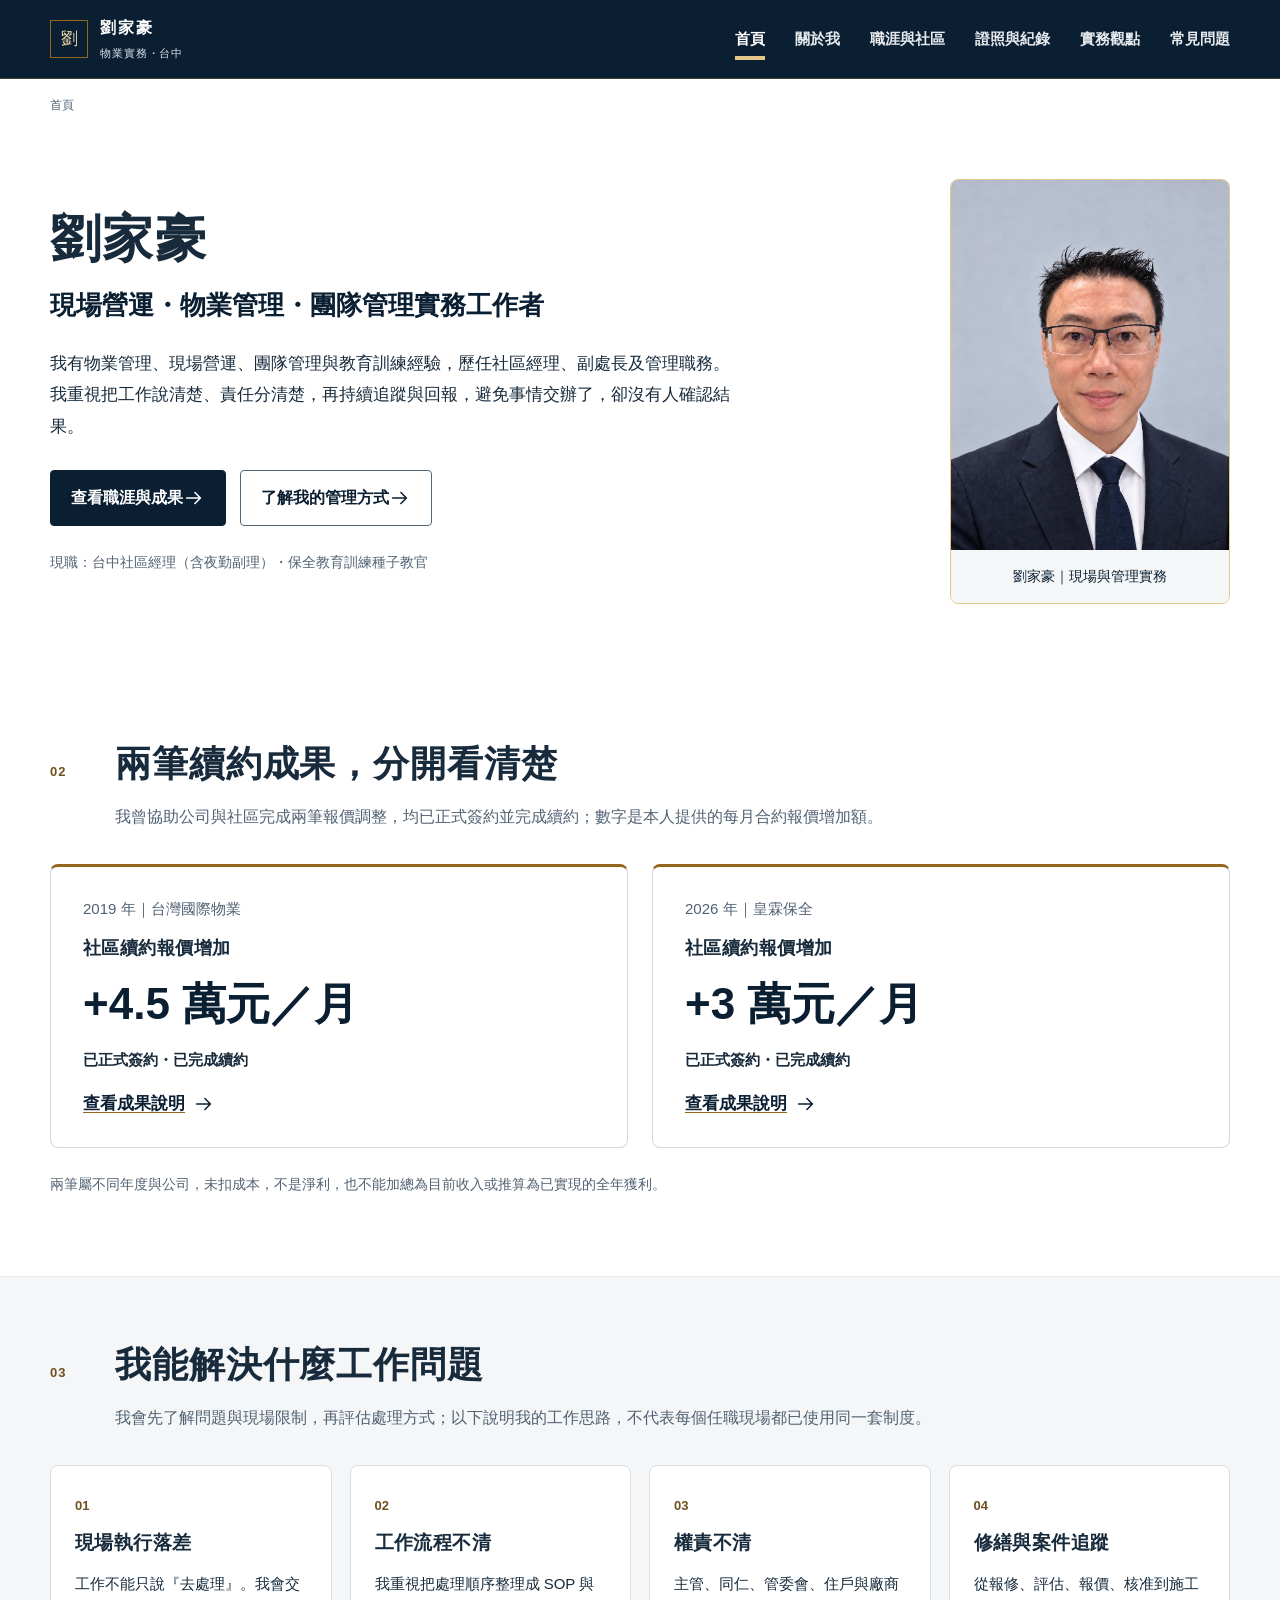
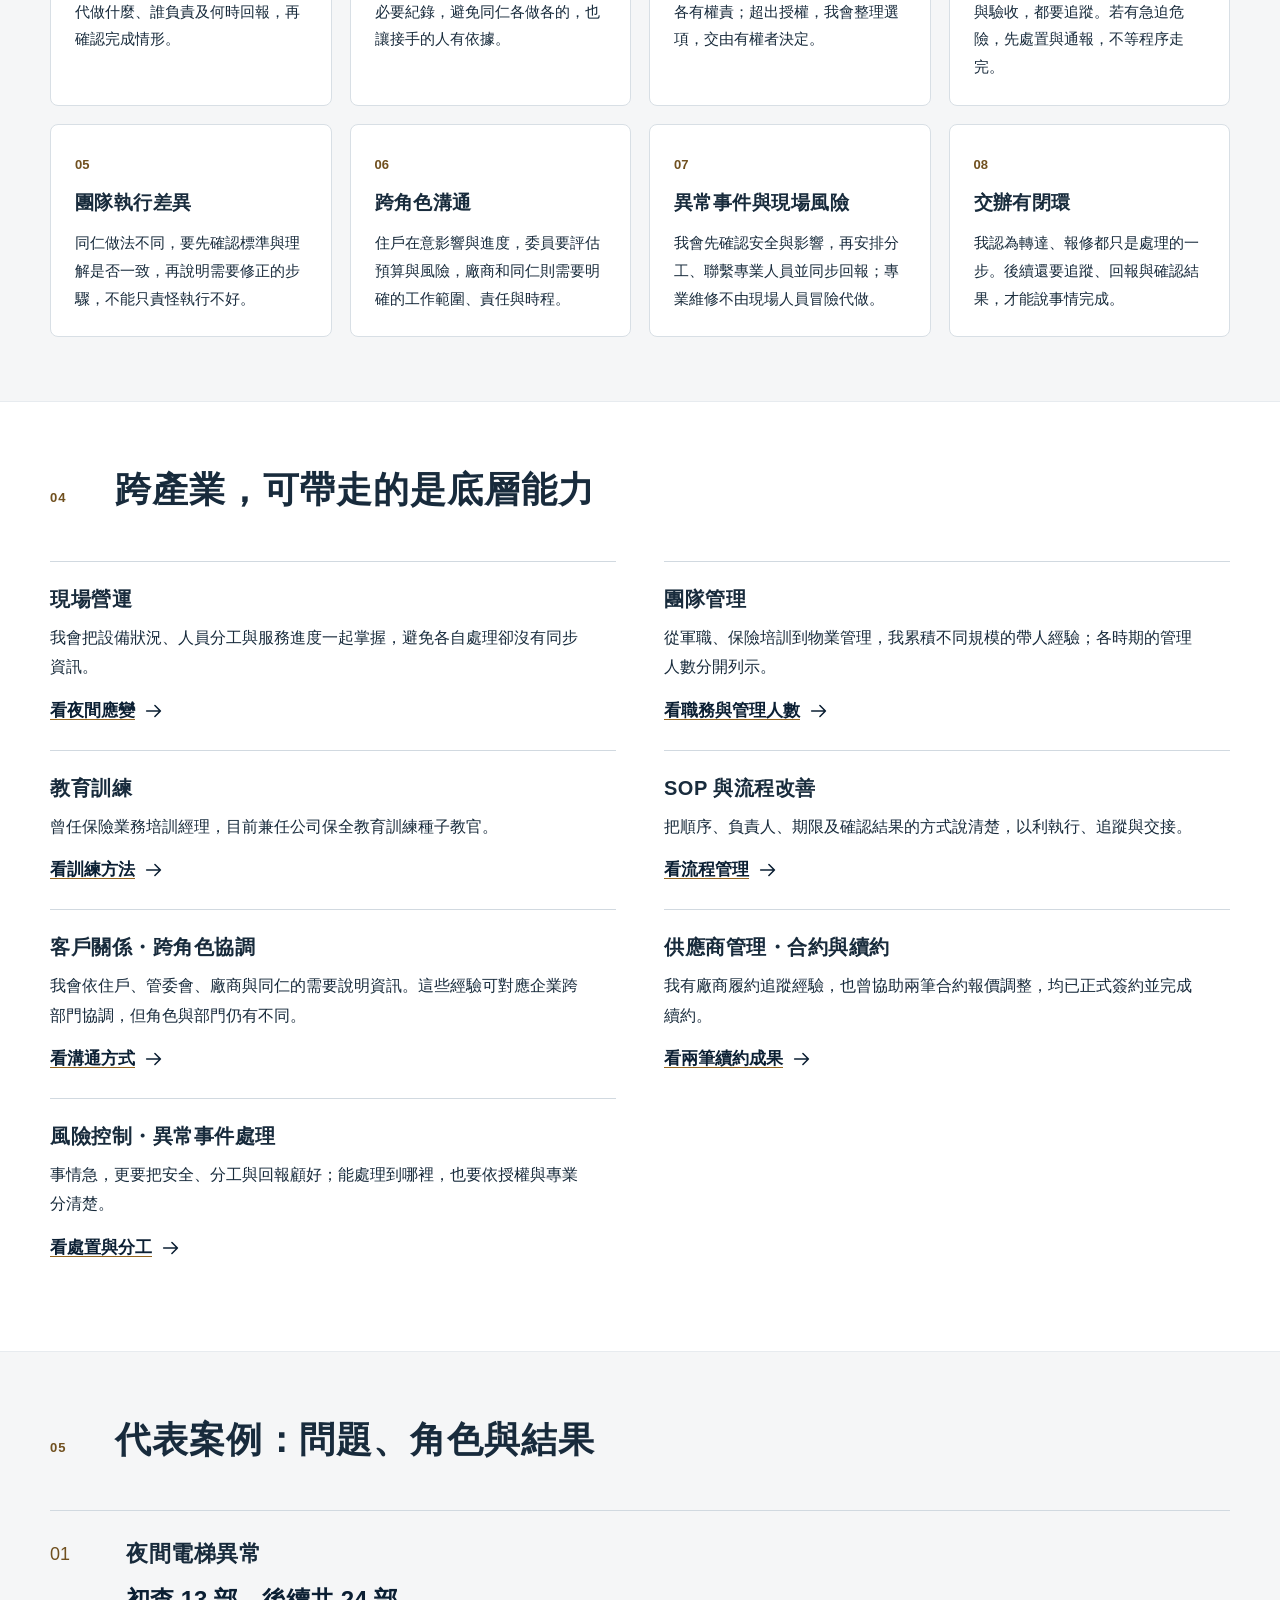
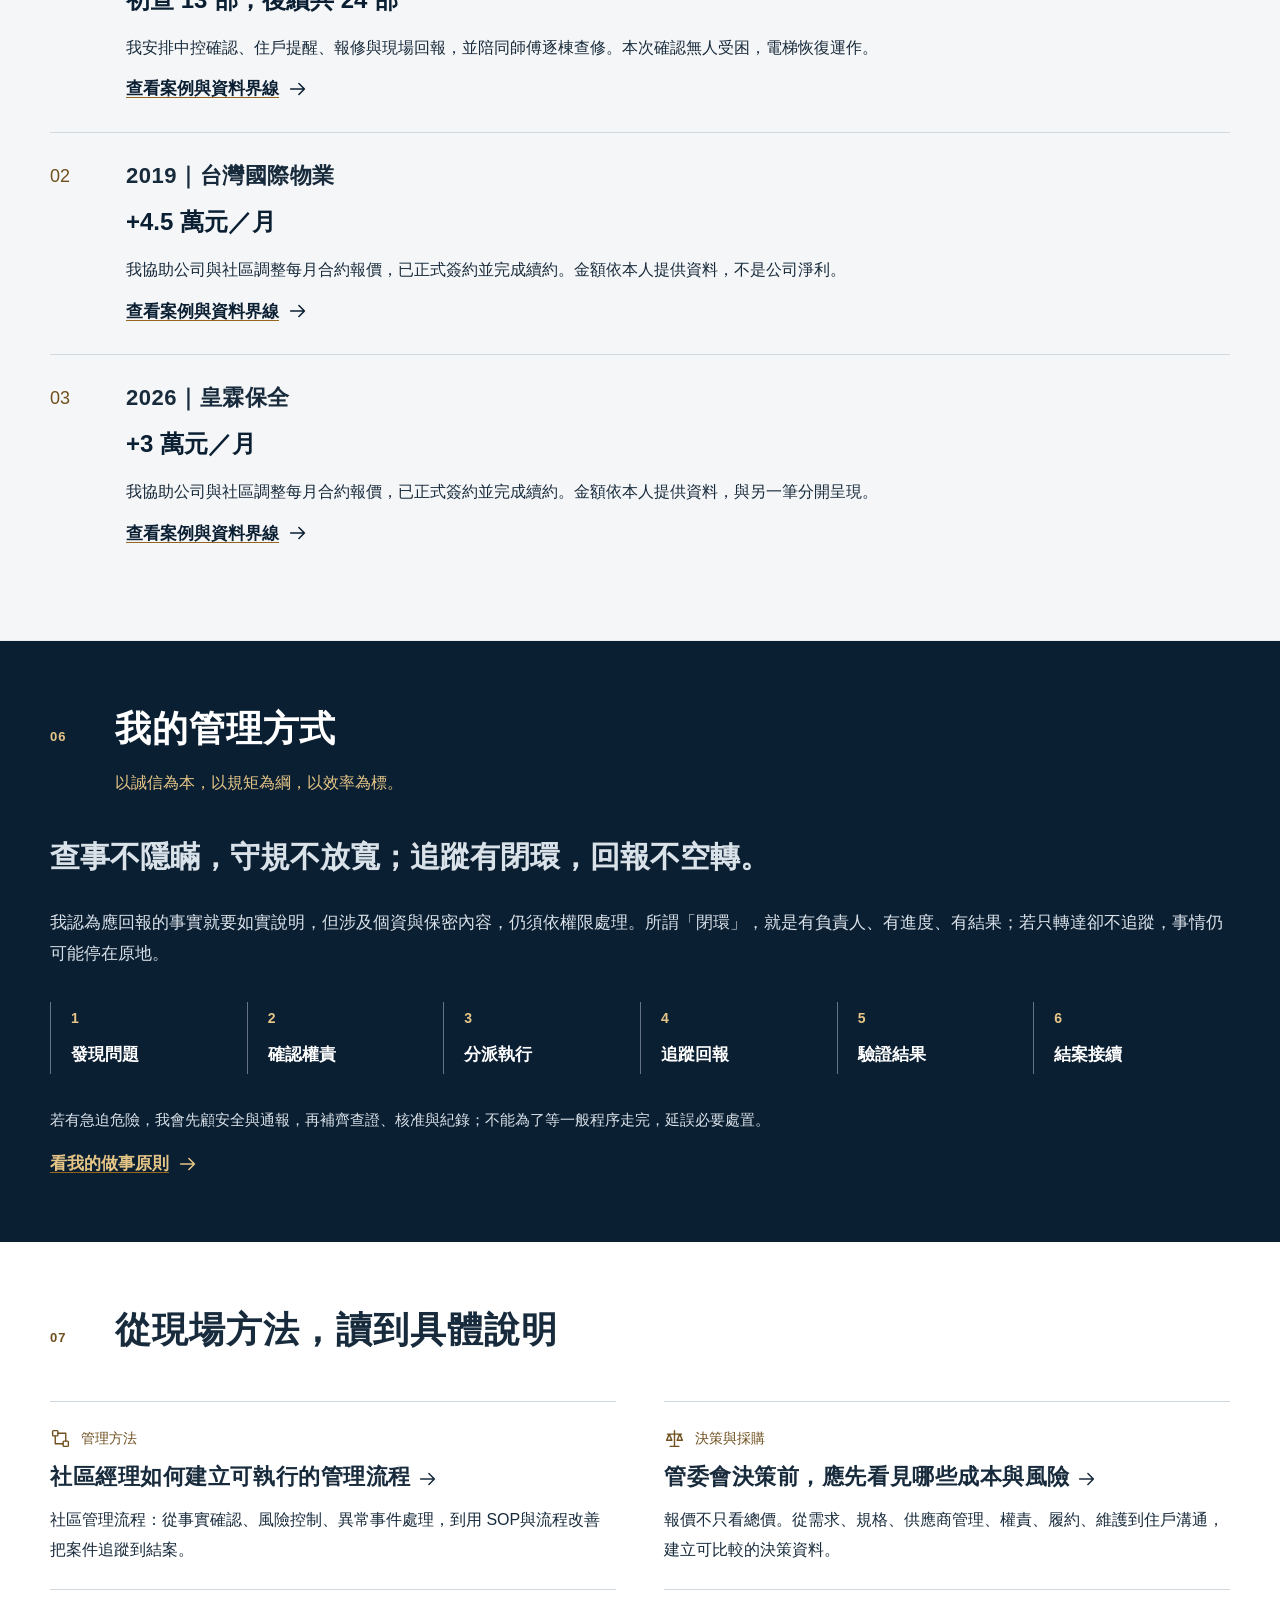
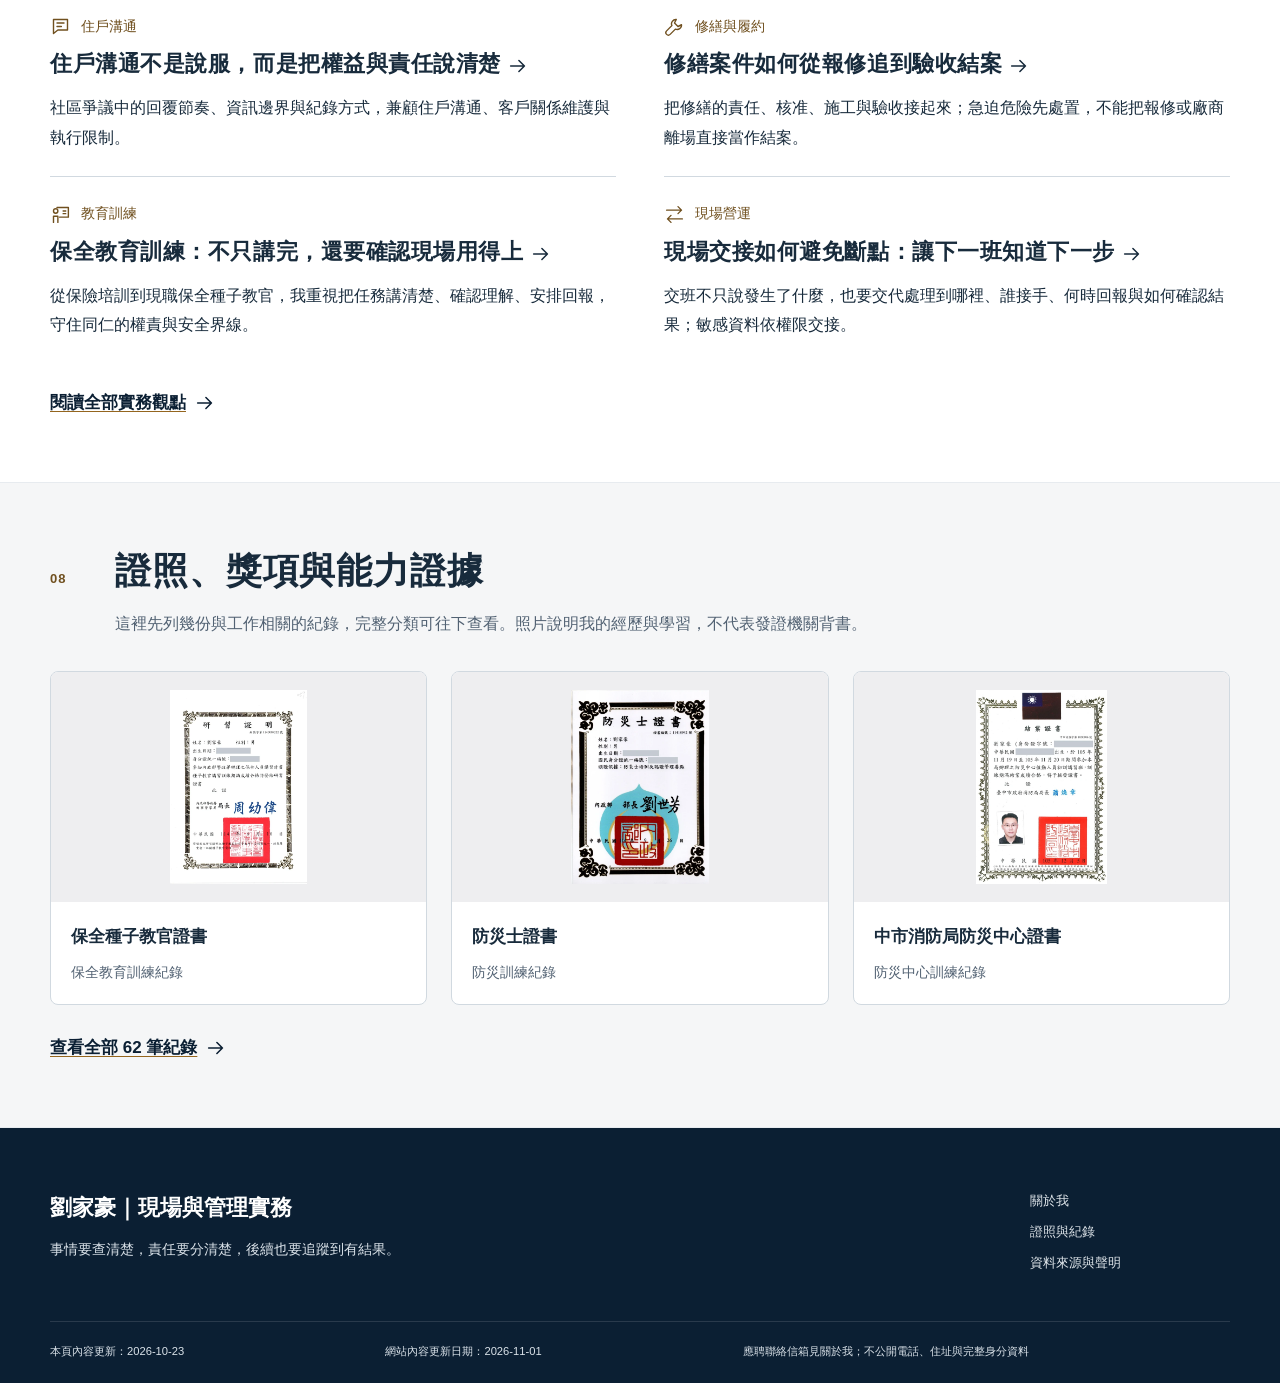
==== commit 3ec3b964: "Improve authorship, citations, case evidence and approved contact links" ====
--- a/index.html
+++ b/index.html
@@ -25,7 +25,7 @@
     <link rel="manifest" href="site.webmanifest">
     <link rel="stylesheet" href="assets/css/styles.css?v=20261002-home1">
     <link rel="stylesheet" href="assets/css/recruiter.css?v=20261001-consistency1">
-    <link rel="stylesheet" href="assets/css/work.css?v=20261002-visual1">
+    <link rel="stylesheet" href="assets/css/work.css?v=20261101-citations1">
     <script type="application/ld+json">{"@context":"https://schema.org","@type":"WebSite","@id":"https://a0928463187-star.github.io/#website","name":"劉家豪｜現場營運・物業管理・團隊管理實務工作者","url":"https://a0928463187-star.github.io/","inLanguage":"zh-Hant","publisher":{"@id":"https://a0928463187-star.github.io/#person"}}</script>
     <script type="application/ld+json">{"@context":"https://schema.org","@type":"ProfilePage","name":"劉家豪｜現場營運・物業管理・團隊管理實務工作者","url":"https://a0928463187-star.github.io/","dateModified":"2026-10-23","mainEntity":{"@type":"Person","@id":"https://a0928463187-star.github.io/#person","name":"劉家豪","jobTitle":"社區經理（含夜勤副理）","description":"我叫劉家豪，目前在台中擔任社區經理（含夜勤副理），也擔任公司保全教育訓練種子教官。我有物業管理、現場營運、團隊管理與教育訓練經驗，歷任社區經理、副處長及管理職務。我重視把工作說清楚、責任分清楚，再持續追蹤與回報，避免事情交辦了，卻沒有人確認結果。","url":"https://a0928463187-star.github.io/","image":"https://a0928463187-star.github.io/assets/images/site/liu-chia-hao-portrait-20261007.webp","address":{"@type":"PostalAddress","addressLocality":"台中市","addressCountry":"TW"},"knowsAbout":["公寓大廈管理","社區物業管理","現場營運","團隊管理","教育訓練","供應商管理","合約與續約","風險控制","異常事件處理","客戶關係","SOP與流程改善","跨部門協調"],"alumniOf":{"@type":"CollegeOrUniversity","name":"彰化建國工商專科學校"}}}</script>
     <script type="application/ld+json">{"@context":"https://schema.org","@type":"BreadcrumbList","itemListElement":[{"@type":"ListItem","position":1,"name":"首頁","item":"https://a0928463187-star.github.io/"}]}</script>
@@ -96,8 +96,8 @@
     </div>
     <div class="shell footer-meta">
       <span>本頁內容更新：2026-10-23</span>
-      <span>網站內容更新日期：2026-10-23</span>
-      <span>公開內容不含私人電話、私人信箱與完整身分資料</span>
+      <span>網站內容更新日期：2026-11-01</span>
+      <span>應聘聯絡信箱見關於我；不公開電話、住址與完整身分資料</span>
       <span aria-live="polite" data-copy-status></span>
     </div>
   </footer>
--- a/assets/css/work.css
+++ b/assets/css/work.css
@@ -270,3 +270,20 @@
   .faq-group > header > .visual-icon { display:inline-block; margin:0 12px 0 0; }
   .faq-group > header h2 { margin-top:12px; }
 }
+
+/* Authorship and evidence: readable text, no new library or tracking. */
+.author-context,.section-reference,.case-record-note,.recruitment-contact { overflow-wrap:anywhere; }
+.author-context { margin:24px 0 0; padding:18px 20px; border-left:3px solid var(--gold); background:var(--ivory); color:var(--navy); font-size:16px; line-height:1.9; }
+.author-context a,.article-byline a,.section-reference a,.recruitment-contact a { text-decoration:underline; text-underline-offset:4px; }
+.article-prose .section-reference { margin:22px 0 0; padding:18px 20px; border-left:2px solid var(--gold); background:#f0f3f5; color:var(--navy); }
+.article-prose .section-reference p,.article-prose .section-reference li { margin:0; font-size:16px; line-height:1.9; }
+.section-reference ul { margin:12px 0 0; padding-left:22px; }
+.case-record-note { margin:28px 0; padding:24px; border:1px solid var(--line); border-left:3px solid var(--gold); background:var(--paper); }
+.case-evidence-points { margin:20px 0 0; }
+.case-evidence-points > div + div { margin-top:18px; padding-top:18px; border-top:1px solid var(--line); }
+.case-evidence-points dt { font-weight:700; color:var(--navy); }
+.case-evidence-points dd { margin:8px 0 0; line-height:1.9; }
+.recruitment-contact { margin:36px 0; padding:24px; border:1px solid var(--line); border-left:3px solid var(--gold); }
+.recruitment-contact h2 { margin-top:0; }
+.recruitment-contact a { font-weight:700; }
+@media(max-width:600px) { .author-context,.article-prose .section-reference,.case-record-note,.recruitment-contact { padding:18px; } }
